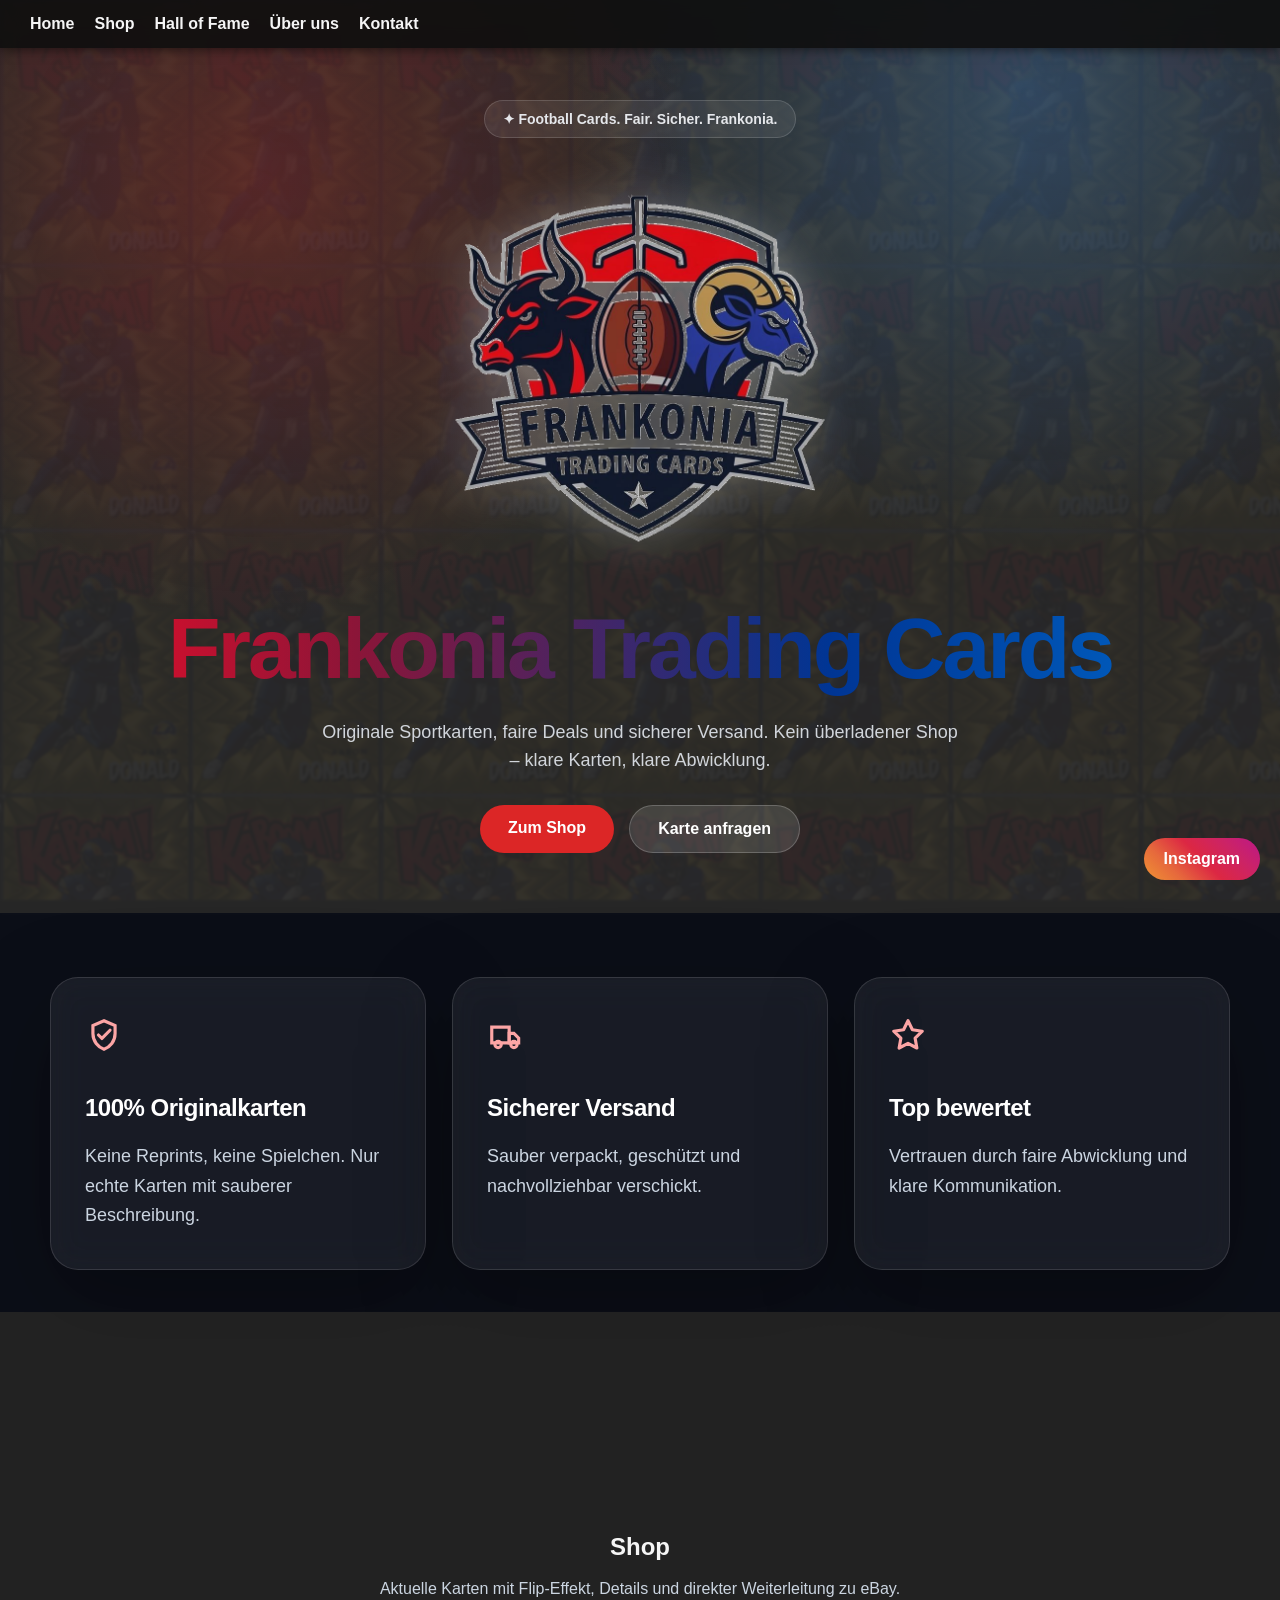
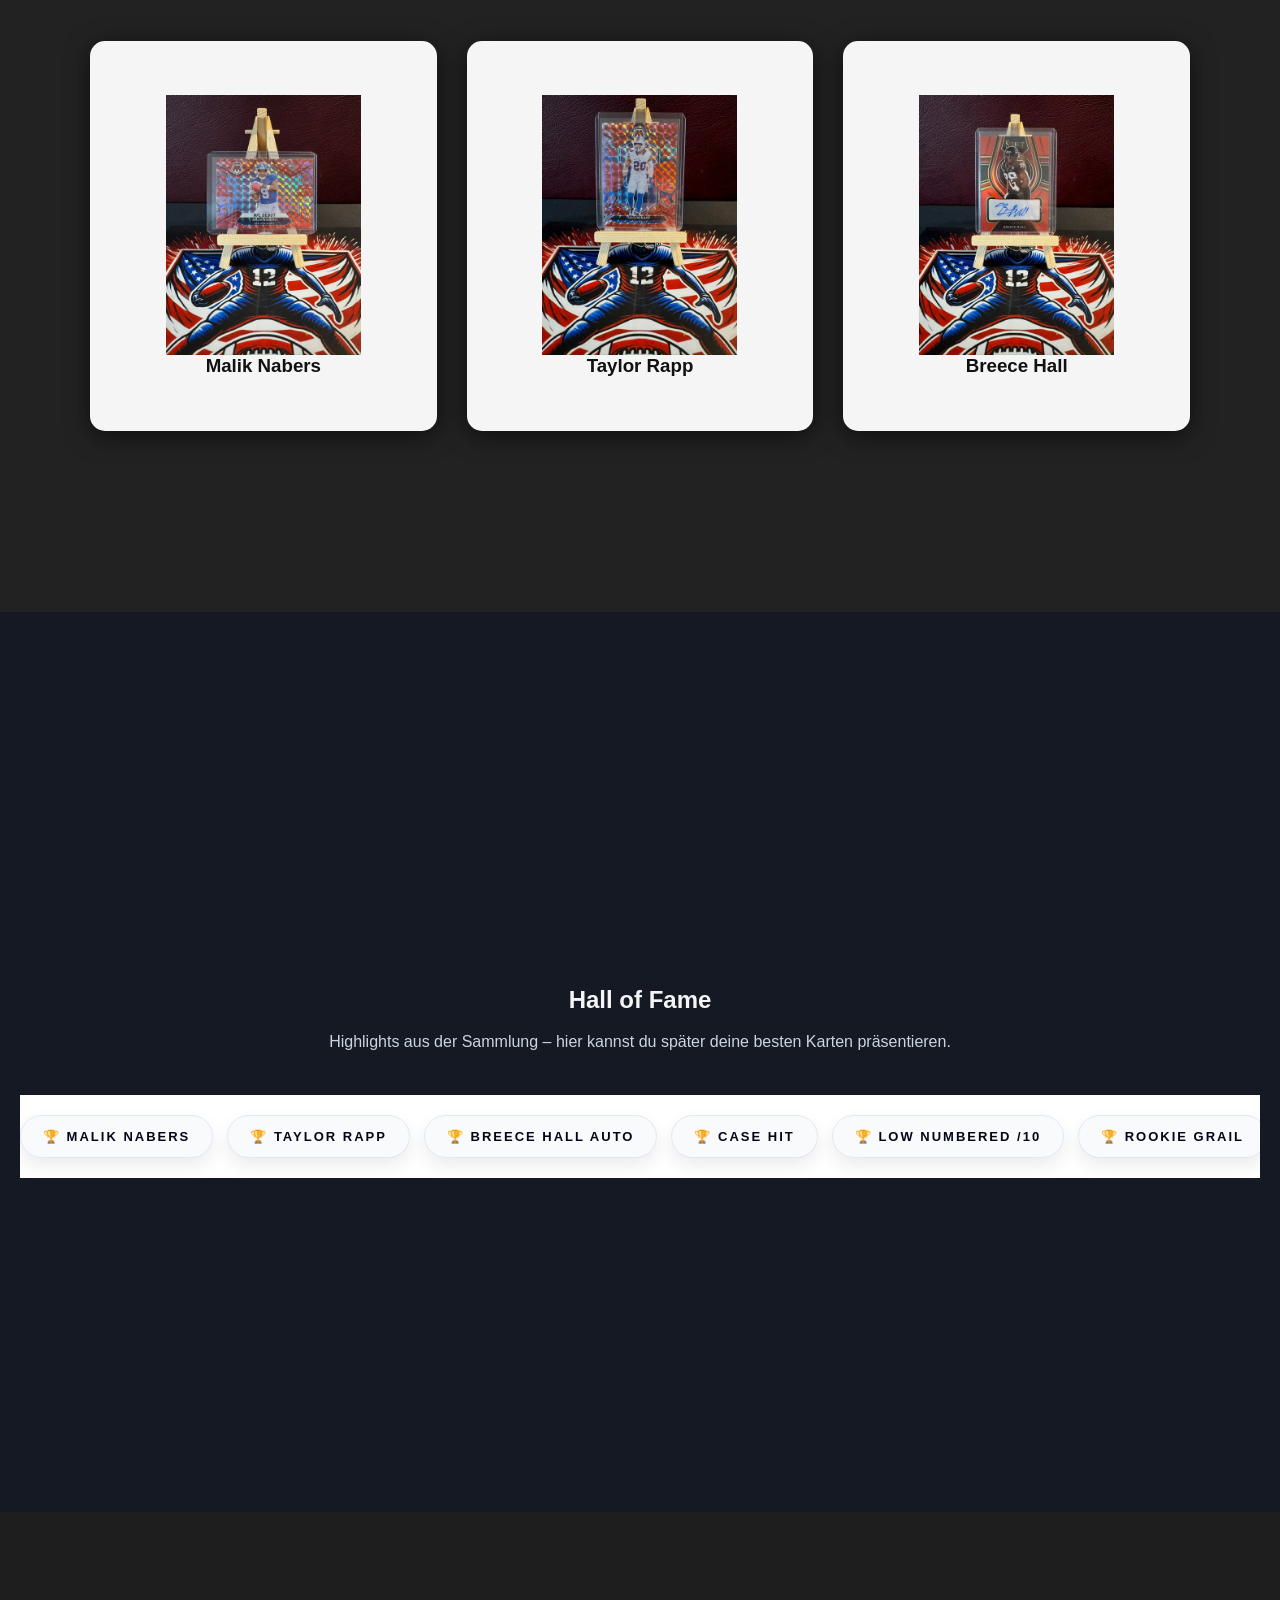
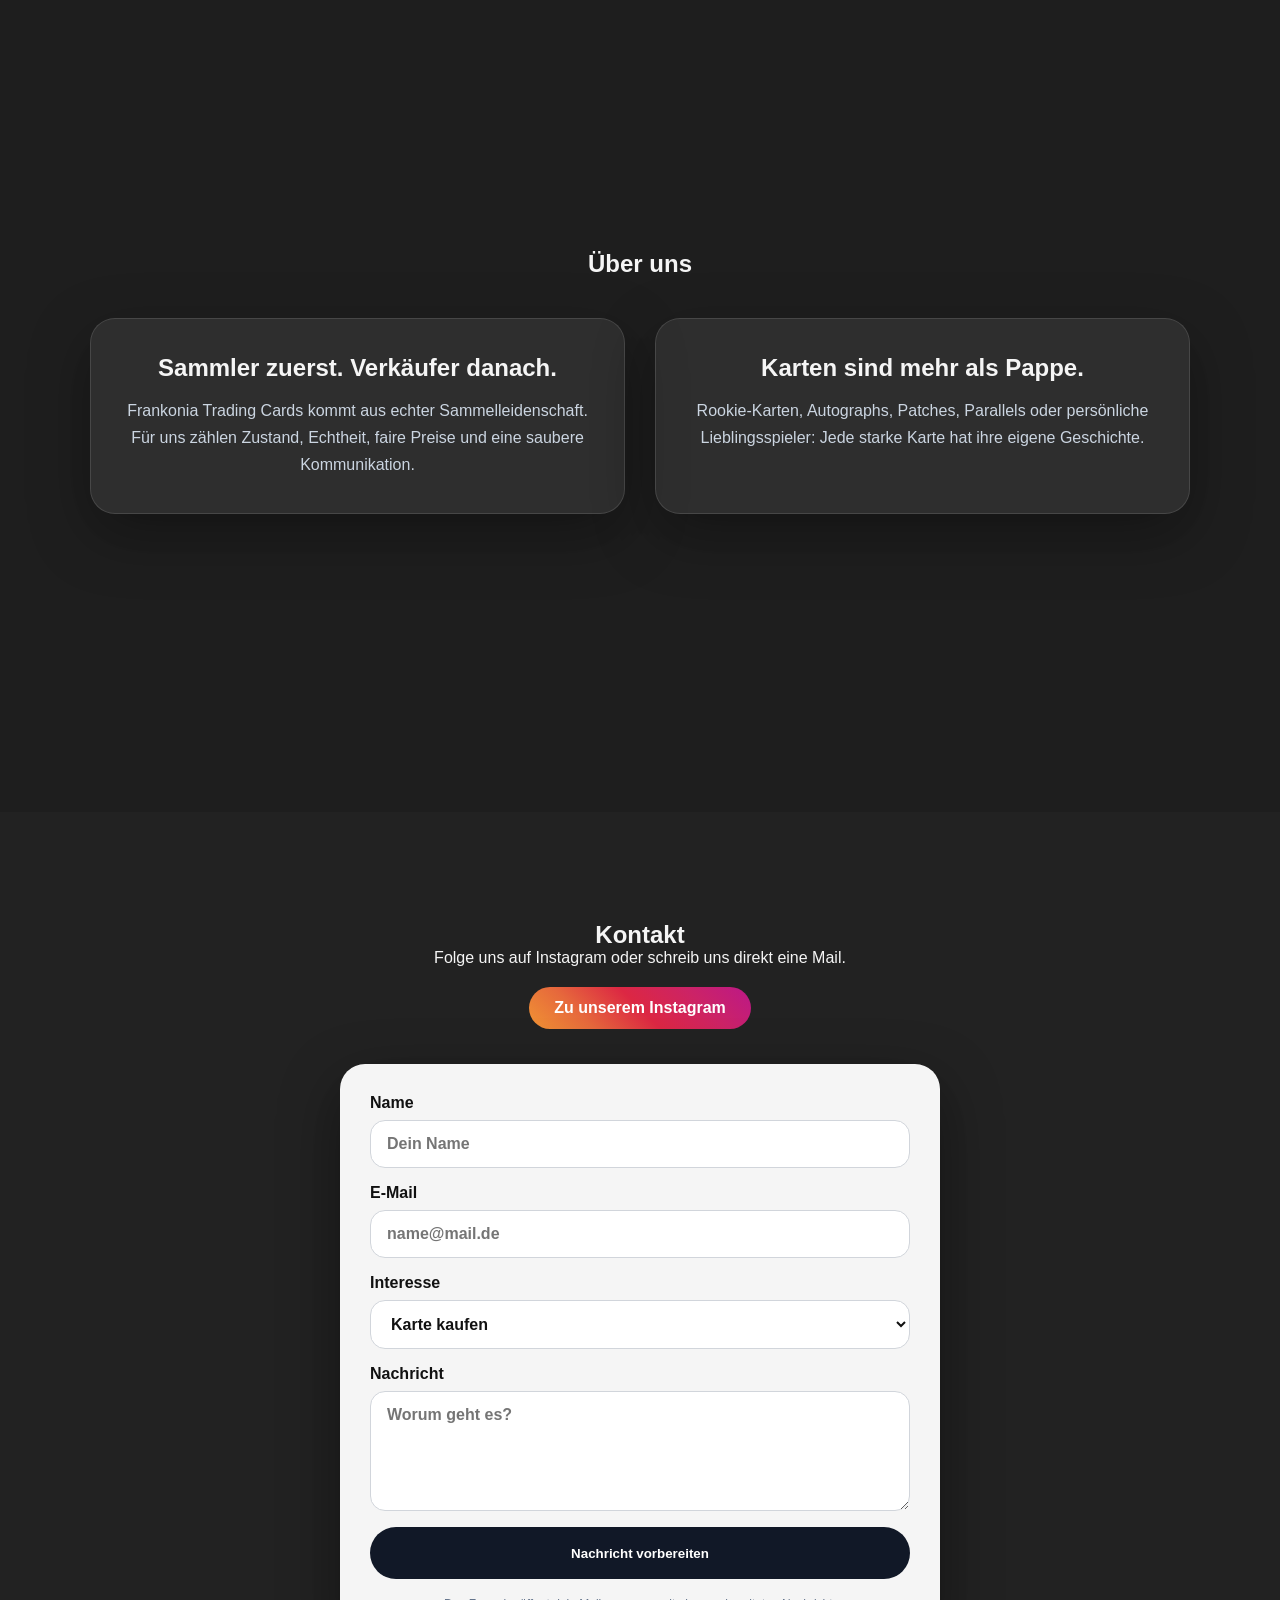
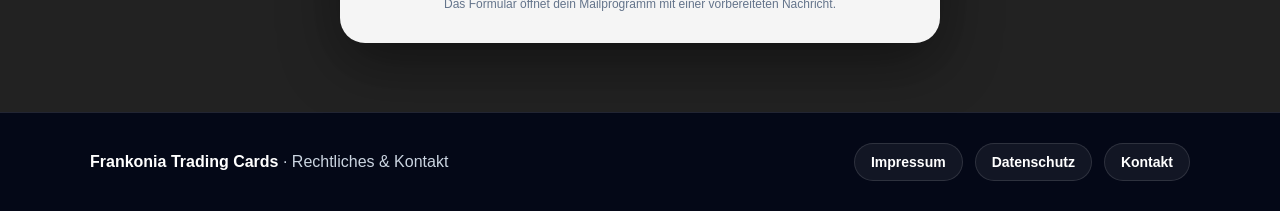
==== index.html @ 8abbab19 "Update index.html" ====
<!DOCTYPE html>
<html lang="de">
<head>
  <meta charset="UTF-8">
  <meta name="viewport" content="width=device-width, initial-scale=1.0">

  <title>Frankonia Trading Cards</title>
  <meta name="description" content="Frankonia Trading Cards – originale Sportkarten, sichere Abwicklung und starke Sammlerstücke.">

<link rel="stylesheet" href="style.css?v=2">
<link rel="icon" type="image/png" href="logo.png">
<link rel="apple-touch-icon" href="logo.png">
</head>

<body>

<a href="https://www.instagram.com/frankonia_trading_cards/" 
   target="_blank" 
   class="floating-insta">
   Instagram
</a>

<!-- NAVIGATION -->
<nav class="navbar">
  <ul>
    <li><a href="#home">Home</a></li>
    <li><a href="#shop">Shop</a></li>
    <li><a href="#hall">Hall of Fame</a></li>
    <li><a href="#about">Über uns</a></li>
    <li><a href="#kontakt">Kontakt</a></li>
  </ul>
</nav>

<!-- HOME -->
<section id="home" class="section hero">
  <div class="hero-badge">✦ Football Cards. Fair. Sicher. Frankonia.</div>

  <img src="logo.png" class="logo" id="logo" alt="Frankonia Trading Cards Logo">

  <h1>Frankonia Trading Cards</h1>

  <p class="hero-text">
    Originale Sportkarten, faire Deals und sicherer Versand.
    Kein überladener Shop – klare Karten, klare Abwicklung.
  </p>

  <div class="hero-actions">
    <a href="#shop" class="hero-button red">Zum Shop</a>
    <a href="#kontakt" class="hero-button dark">Karte anfragen</a>
  </div>
</section>

<section class="trust" aria-label="Vorteile">
  <article class="trust-card">
    <svg class="icon" viewBox="0 0 24 24" fill="none" aria-hidden="true">
      <path d="M12 3l7 3v5c0 5-3.2 8.6-7 10-3.8-1.4-7-5-7-10V6l7-3z" stroke="currentColor" stroke-width="2"/>
      <path d="M8.5 12l2.2 2.2L15.8 9" stroke="currentColor" stroke-width="2" stroke-linecap="round" stroke-linejoin="round"/>
    </svg>

    <h3>100% Originalkarten</h3>
    <p>Keine Reprints, keine Spielchen. Nur echte Karten mit sauberer Beschreibung.</p>
  </article>

  <article class="trust-card">
    <svg class="icon" viewBox="0 0 24 24" fill="none" aria-hidden="true">
      <path d="M3 7h11v10H3V7z" stroke="currentColor" stroke-width="2"/>
      <path d="M14 11h3l3 3v3h-6v-6z" stroke="currentColor" stroke-width="2"/>
      <path d="M7 20a2 2 0 100-4 2 2 0 000 4zM17 20a2 2 0 100-4 2 2 0 000 4z" stroke="currentColor" stroke-width="2"/>
    </svg>

    <h3>Sicherer Versand</h3>
    <p>Sauber verpackt, geschützt und nachvollziehbar verschickt.</p>
  </article>

  <article class="trust-card">
    <svg class="icon" viewBox="0 0 24 24" fill="none" aria-hidden="true">
      <path d="M12 3l2.8 5.7 6.2.9-4.5 4.4 1.1 6.2L12 17.3l-5.6 2.9 1.1-6.2L3 9.6l6.2-.9L12 3z" stroke="currentColor" stroke-width="2" stroke-linejoin="round"/>
    </svg>

    <h3>Top bewertet</h3>
    <p>Vertrauen durch faire Abwicklung und klare Kommunikation.</p>
  </article>
</section>

<!-- SHOP -->
<section id="shop" class="section shop">
  <h2>Shop</h2>
  <p class="section-subline">
    Aktuelle Karten mit Flip-Effekt, Details und direkter Weiterleitung zu eBay.
  </p>

  <div class="card-grid" id="cardGrid"></div>
</section>

<!-- HALL OF FAME -->
<section id="hall" class="section hall-section">
  <h2>Hall of Fame</h2>
  <p class="section-subline">
    Highlights aus der Sammlung – hier kannst du später deine besten Karten präsentieren.
  </p>

  <div class="stripe">
    <div class="stripe-track" id="hallStripe"></div>
  </div>
</section>

<!-- ÜBER UNS -->
<section id="about" class="section about-section">
  <h2>Über uns</h2>

  <div class="about-grid">
    <div class="about-box">
      <h3>Sammler zuerst. Verkäufer danach.</h3>
      <p>
        Frankonia Trading Cards kommt aus echter Sammelleidenschaft.
        Für uns zählen Zustand, Echtheit, faire Preise und eine saubere Kommunikation.
      </p>
    </div>

    <div class="about-box">
      <h3>Karten sind mehr als Pappe.</h3>
      <p>
        Rookie-Karten, Autographs, Patches, Parallels oder persönliche Lieblingsspieler:
        Jede starke Karte hat ihre eigene Geschichte.
      </p>
    </div>
  </div>
</section>

<!-- KONTAKT -->
<section id="kontakt" class="section kontakt-section">
  <h2>Kontakt</h2>
  
  <p>Folge uns auf Instagram oder schreib uns direkt eine Mail.</p>

  <div class="kontakt-buttons">
    <a href="https://www.instagram.com/frankonia_trading_cards/" target="_blank" class="insta-button">
      Zu unserem Instagram
    </a>
  </div>

  <form id="contactForm" class="contact-form">
    <label>
      Name
      <input name="name" autocomplete="name" placeholder="Dein Name" required>
    </label>

    <label>
      E-Mail
      <input name="email" type="email" autocomplete="email" placeholder="name@mail.de" required>
    </label>

    <label>
      Interesse
      <select name="interest">
        <option>Karte kaufen</option>
        <option>Karte verkaufen</option>
        <option>Allgemeine Frage</option>
      </select>
    </label>

    <label>
      Nachricht
      <textarea name="message" placeholder="Worum geht es?" required></textarea>
    </label>

    <button class="submit-button" type="submit">Nachricht vorbereiten</button>

    <p class="form-note">
      Das Formular öffnet dein Mailprogramm mit einer vorbereiteten Nachricht.
    </p>
  </form>
</section>

<!-- FOOTER -->
<footer class="legal-footer">
  <div class="legal-footer-inner">
    <p><strong>Frankonia Trading Cards</strong> · Rechtliches & Kontakt</p>

    <div class="legal-links">
      <button class="legal-link" type="button" data-modal="impressum">Impressum</button>
      <button class="legal-link" type="button" data-modal="datenschutz">Datenschutz</button>
      <button class="legal-link" type="button" data-modal="kontakt">Kontakt</button>
    </div>
  </div>
</footer>

<!-- MODAL -->
<div class="modal-overlay" id="legalModal" role="dialog" aria-modal="true" aria-labelledby="legalModalTitle" aria-hidden="true">
  <div class="legal-modal">
    <div class="legal-modal-header">
      <h2 id="legalModalTitle">Rechtliche Informationen</h2>
      <button class="modal-close" type="button" id="legalModalClose" aria-label="Modal schließen">×</button>
    </div>

    <div class="legal-modal-body" id="legalModalBody"></div>
  </div>
</div>

<script>
const cards = [
  {
    name: "Malik Nabers",
    image: "MalikNabers.jpg",
    details: "Rookie • Pink Parallel • 2023 Mosaic",
    price: "49,99€",
    ebay: "https://www.ebay.de/usr/frankonia_trading_cards"
  },
  {
    name: "Taylor Rapp",
    image: "TaylorRapp.jpg",
    details: "Red Parallel • 2023 Mosaic",
    price: "49,99€",
    ebay: "https://www.ebay.de/usr/frankonia_trading_cards"
  },
  {
    name: "Breece Hall",
    image: "BreeceHall.jpg",
    details: "Autograph • 2024 Select",
    price: "49,99€",
    ebay: "https://www.ebay.de/usr/frankonia_trading_cards"
  }
];

const cardGrid = document.getElementById("cardGrid");

cards.forEach(card => {
  cardGrid.innerHTML += `
    <div class="card">
      <div class="card-inner">

        <div class="card-front">
          <img src="${card.image}" alt="${card.name}">
          <h3>${card.name}</h3>
        </div>

        <div class="card-back">
          <h3>${card.name}</h3>
          <p>${card.details}</p>
          <p>${card.price}</p>

          <a href="${card.ebay}" target="_blank">
            <button>Auf eBay ansehen</button>
          </a>
        </div>

      </div>
    </div>
  `;
});

const logo = document.getElementById("logo");

window.addEventListener("scroll", () => {
  let scrollY = window.scrollY;

  logo.style.transform = `
    translateY(${scrollY * 0.2}px)
    scale(${1 + scrollY * 0.0003})
  `;
});

/* HALL OF FAME */
const hallOfFame = [
  "Malik Nabers",
  "Taylor Rapp",
  "Breece Hall Auto",
  "Case Hit",
  "Low Numbered /10",
  "Rookie Grail",
  "Autograph Gem",
  "Patch Monster"
];

const hallStripe = document.getElementById("hallStripe");

function renderHallStripe() {
  hallStripe.innerHTML = [...hallOfFame, ...hallOfFame].map(item => `
    <span class="stripe-item">🏆 ${item}</span>
  `).join("");
}

renderHallStripe();

/* KONTAKTFORMULAR */
const contactForm = document.getElementById("contactForm");

contactForm.addEventListener("submit", e => {
  e.preventDefault();

  const data = new FormData(contactForm);

  const subject = encodeURIComponent(`Anfrage Frankonia Trading Cards: ${data.get("interest")}`);

  const body = encodeURIComponent(
`Name: ${data.get("name")}
E-Mail: ${data.get("email")}
Interesse: ${data.get("interest")}

Nachricht:
${data.get("message")}`
  );

  window.location.href = `mailto:frankoniatradingcards@gmail.com?subject=${subject}&body=${body}`;
});

/* RECHTLICHE MODALS */
const legalModal = document.getElementById("legalModal");
const legalModalTitle = document.getElementById("legalModalTitle");
const legalModalBody = document.getElementById("legalModalBody");
const legalModalClose = document.getElementById("legalModalClose");

const legalContent = {
  impressum: {
    title: "Impressum",
    body: `
      <h3>Angaben gemäß § 5 TMG</h3>
      <p>
        <strong>Frankonia Trading Cards</strong><br>
        Vorname Nachname<br>
        Straße Hausnummer<br>
        PLZ Ort<br>
        Deutschland
      </p>

      <h3>Kontakt</h3>
      <p>
        E-Mail:
        <a href="mailto:frankoniatradingcards@gmail.com">
          frankoniatradingcards@gmail.com
        </a><br>
        Instagram:
        <a href="https://www.instagram.com/frankonia_trading_cards/" target="_blank">
          @frankonia_trading_cards
        </a>
      </p>

      <h3>Verantwortlich für den Inhalt</h3>
      <p>Vorname Nachname, Anschrift wie oben.</p>

      <p class="legal-note">
        Wichtig: Bitte vor Veröffentlichung deine echten Pflichtangaben eintragen.
      </p>
    `
  },

  datenschutz: {
    title: "Datenschutzerklärung",
    body: `
      <h3>1. Verantwortlicher</h3>
      <p>
        Verantwortlich für diese Website ist Frankonia Trading Cards.
        Kontakt: frankoniatradingcards@gmail.com
      </p>

      <h3>2. Allgemeine Hinweise</h3>
      <p>
        Wir verarbeiten personenbezogene Daten nur, soweit dies zur Bereitstellung
        der Website, zur Bearbeitung von Anfragen oder zur Abwicklung von Verkäufen
        erforderlich ist.
      </p>

      <h3>3. Kontaktaufnahme</h3>
      <p>
        Wenn du uns per E-Mail, Formular oder Instagram kontaktierst, verarbeiten wir
        deine Angaben zur Bearbeitung deiner Anfrage.
      </p>

      <h3>4. Externe Links</h3>
      <p>
        Diese Website kann Links zu externen Plattformen wie Instagram oder eBay enthalten.
        Beim Anklicken gelten die Datenschutzbestimmungen des jeweiligen Anbieters.
      </p>

      <h3>5. Cookies und Tracking</h3>
      <p>
        Diese statische Website verwendet aktuell keine eigenen Tracking-Cookies.
      </p>

      <p class="legal-note">
        Hinweis: Diese Datenschutzerklärung ist eine Vorlage und ersetzt keine Rechtsberatung.
      </p>
    `
  },

  kontakt: {
    title: "Kontakt",
    body: `
      <h3>Frankonia Trading Cards</h3>
      <p>
        Für Fragen zu Karten, Verkäufen, Ankauf oder Versand erreichst du uns über:
      </p>

      <h3>E-Mail</h3>
      <p>
        <a href="mailto:frankoniatradingcards@gmail.com">
          frankoniatradingcards@gmail.com
        </a>
      </p>

      <h3>Instagram</h3>
      <p>
        <a href="https://www.instagram.com/frankonia_trading_cards/" target="_blank">
          @frankonia_trading_cards
        </a>
      </p>
    `
  }
};

function openLegalModal(type) {
  const content = legalContent[type];

  if (!content) return;

  legalModalTitle.textContent = content.title;
  legalModalBody.innerHTML = content.body;
  legalModal.classList.add("active");
  legalModal.setAttribute("aria-hidden", "false");
  document.body.style.overflow = "hidden";
}

function closeLegalModal() {
  legalModal.classList.remove("active");
  legalModal.setAttribute("aria-hidden", "true");
  document.body.style.overflow = "";
}

document.querySelectorAll("[data-modal]").forEach(button => {
  button.addEventListener("click", () => {
    openLegalModal(button.dataset.modal);
  });
});

legalModalClose.addEventListener("click", closeLegalModal);

legalModal.addEventListener("click", e => {
  if (e.target === legalModal) {
    closeLegalModal();
  }
});

document.addEventListener("keydown", e => {
  if (e.key === "Escape" && legalModal.classList.contains("active")) {
    closeLegalModal();
  }
});
</script>

</body>
</html>
---- style.css ----
* {
  margin: 0;
  padding: 0;
  box-sizing: border-box;
  font-family: Arial, sans-serif;
}

html {
  scroll-behavior: smooth;
}

/* BODY */
body {
  background: #1f1f1f;
  color: #f5f5f5;
  overflow-x: hidden;
  position: relative;
}

/* DURCHGEHENDER HINTERGRUND */
body::before {
  content: "";
  position: fixed;
  inset: 0;
  z-index: 0;
  pointer-events: none;

  background-image:
    url("bg-card-Rams.png"),
    url("bg-psa.png"),
    url("bg-card-Texans.png"),
    url("bg-football.png");

  background-repeat:
    repeat,
    repeat,
    repeat,
    repeat;

  background-size:
    190px,
    150px,
    190px,
    120px;

  background-position:
    0 0,
    110px 90px,
    60px 180px,
    160px 40px;

  opacity: 0.22;
}

/* ALLES ÜBER DEN HINTERGRUND LEGEN */
body > * {
  position: relative;
  z-index: 1;
}

a {
  color: inherit;
}

/* FLOATING INSTAGRAM */
.floating-insta {
  position: fixed;
  bottom: 20px;
  right: 20px;
  background: linear-gradient(45deg, #f09433, #e6683c, #dc2743, #cc2366, #bc1888);
  color: white;
  padding: 12px 20px;
  border-radius: 30px;
  text-decoration: none;
  font-weight: bold;
  z-index: 1000;
  transition: 0.3s;
}

.floating-insta:hover {
  transform: scale(1.1);
}

/* NAVBAR */
.navbar {
  position: fixed;
  top: 0;
  left: 0;
  width: 100%;
  background: rgba(15, 15, 15, 0.9);
  backdrop-filter: blur(10px);
  padding: 15px 30px;
  box-shadow: 0 2px 10px rgba(0,0,0,0.5);
  z-index: 1000;
}

.navbar ul {
  list-style: none;
  display: flex;
  gap: 20px;
  flex-wrap: wrap;
}

.navbar a {
  text-decoration: none;
  color: #f5f5f5;
  font-weight: bold;
  transition: 0.3s;
}

.navbar a:hover {
  color: #4da6ff;
}

/* SECTIONS */
.section {
  min-height: 100vh;
  padding: 100px 20px 60px;
  display: flex;
  justify-content: center;
  align-items: center;
  flex-direction: column;
  text-align: center;
}

/* HERO */
.hero {
  background:
    radial-gradient(circle at 20% 20%, rgba(220,38,38,0.25), transparent 35%),
    radial-gradient(circle at 80% 10%, rgba(77,166,255,0.25), transparent 35%),
    rgba(42, 42, 42, 0.72);
  color: #f5f5f5;
  overflow: hidden;
  backdrop-filter: blur(1px);
}

.hero-badge {
  margin-bottom: 25px;
  padding: 10px 18px;
  border: 1px solid rgba(255,255,255,0.15);
  border-radius: 999px;
  background: rgba(255,255,255,0.08);
  color: #e5e7eb;
  font-weight: bold;
  font-size: 14px;
}

/* LOGO */
.logo {
  width: 600px;
  filter: drop-shadow(0 0 25px rgba(255,255,255,0.35));
}

.hero h1 {
  margin-top: 25px;
  font-size: clamp(44px, 7vw, 86px);
  letter-spacing: -3px;
  font-weight: 900;
  background: linear-gradient(90deg, #C8102E 0%, #8B1538 20%, #003594 70%, #0057B8 100%);
  -webkit-background-clip: text;
  -webkit-text-fill-color: transparent;
  background-clip: text;
  color: transparent;
}

.hero-text {
  max-width: 650px;
  margin-top: 20px;
  color: #d1d5db;
  font-size: 18px;
  line-height: 1.6;
}

.hero-actions {
  display: flex;
  gap: 15px;
  margin-top: 30px;
  flex-wrap: wrap;
  justify-content: center;
}

.hero-button {
  padding: 14px 28px;
  border-radius: 999px;
  text-decoration: none;
  font-weight: bold;
  transition: 0.3s;
}

.hero-button:hover {
  transform: translateY(-3px);
}

.hero-button.red {
  background: #dc2626;
  color: white;
}

.hero-button.dark {
  background: rgba(255,255,255,0.12);
  color: white;
  border: 1px solid rgba(255,255,255,0.2);
}

/* INSTAGRAM BUTTON */
.insta-button {
  margin-top: 20px;
  padding: 12px 25px;
  background: linear-gradient(45deg, #f09433, #e6683c, #dc2743, #cc2366, #bc1888);
  color: white;
  text-decoration: none;
  border-radius: 25px;
  font-weight: bold;
  transition: 0.3s;
  display: inline-block;
}

.insta-button:hover {
  transform: scale(1.05);
}

/* SHOP */
.shop {
  color: #f5f5f5;
  background: rgba(36, 36, 36, 0.72);
  backdrop-filter: blur(1px);
}

.section-subline {
  max-width: 650px;
  margin-top: 15px;
  color: #cbd5e1;
  line-height: 1.6;
}

/* GRID */
.card-grid {
  display: grid;
  grid-template-columns: repeat(auto-fit, minmax(250px, 1fr));
  gap: 30px;
  width: min(1100px, 90%);
  margin-top: 40px;
}

/* CARD */
.card {
  background: #f5f5f5;
  color: #111;
  padding: 20px;
  border-radius: 15px;
  box-shadow: 0 5px 25px rgba(0,0,0,0.6);
  transition: 0.3s;
  perspective: 1000px;
}

.card:hover {
  transform: translateY(-10px) scale(1.02);
  box-shadow: 0 10px 40px rgba(0,0,0,0.8);
}

/* IMAGE */
.card img {
  width: 100%;
  border-radius: 10px;
}

/* BUTTON */
.card a button {
  margin-top: 10px;
  padding: 12px;
  border: none;
  background: #e53238;
  color: white;
  border-radius: 10px;
  cursor: pointer;
  transition: 0.3s;
  font-weight: bold;
}

.card a button:hover {
  background: #b91c1c;
}

/* TRUST - PREMIUM CARD LOOK */
.trust {
  display: grid;
  grid-template-columns: repeat(3, 1fr);
  gap: 26px;
  width: 100%;
  padding: 64px max(20px, calc((100% - 1180px) / 2)) 42px;
  background: rgba(7, 11, 22, 0.78);
  backdrop-filter: blur(1px);
}

.trust-card {
  min-height: 240px;
  padding: 38px 34px;
  border: 1px solid rgba(255,255,255,0.12);
  border-radius: 28px;
  background: rgba(255,255,255,0.07);
  box-shadow: 0 30px 90px rgba(0,0,0,0.35);
  backdrop-filter: blur(16px);
  text-align: left;
}

.icon {
  width: 38px;
  height: 38px;
  margin-bottom: 36px;
  color: #fca5a5;
}

.trust-card h3 {
  color: #ffffff;
  font-size: 24px;
  font-weight: 900;
  letter-spacing: -0.5px;
  margin-bottom: 20px;
}

.trust-card p {
  color: #cbd5e1;
  font-size: 18px;
  line-height: 1.65;
  background: transparent;
  padding: 0;
  border-radius: 0;
  box-shadow: none;
}

.mail-button {
  margin-top: 15px;
  padding: 12px 25px;
  background: #4da6ff;
  color: white;
  text-decoration: none;
  border-radius: 25px;
  font-weight: bold;
  transition: 0.3s;
  display: inline-block;
}

.mail-button:hover {
  transform: scale(1.05);
  background: #1a8cff;
}

/* FLIP CARD SYSTEM */
.card-inner {
  position: relative;
  width: 100%;
  height: 350px;
  transition: transform 0.8s;
  transform-style: preserve-3d;
}

.card:hover .card-inner {
  transform: rotateY(180deg);
}

/* VORDERSEITE */
.card-front,
.card-back {
  position: absolute;
  width: 100%;
  height: 100%;
  border-radius: 15px;
  backface-visibility: hidden;
  display: flex;
  justify-content: center;
  align-items: center;
  flex-direction: column;
  text-align: center;
  padding: 20px;
}

/* FRONT */
.card-front {
  background: #f5f5f5;
  color: #111;
}

.card-front img {
  width: 100%;
  max-height: 260px;
  object-fit: contain;
  border-radius: 10px;
}

/* BACK */
.card-back {
  background: #1c1c1c;
  color: white;
  transform: rotateY(180deg);
}

.card-back p {
  margin-top: 10px;
}

/* HALL OF FAME */
.hall-section {
  color: #f5f5f5;
  background: rgba(17, 24, 39, 0.72);
  backdrop-filter: blur(1px);
}

.stripe {
  width: 100%;
  overflow: hidden;
  background: #ffffff;
  color: #020617;
  padding: 20px 0;
  margin-top: 40px;
}

.stripe-track {
  display: flex;
  width: max-content;
  gap: 14px;
  animation: marquee 23s linear infinite;
}

.stripe-item {
  display: inline-flex;
  align-items: center;
  gap: 10px;
  padding: 13px 22px;
  border: 1px solid #e2e8f0;
  border-radius: 999px;
  background: #f8fafc;
  color: #020617;
  font-size: 13px;
  font-weight: 900;
  letter-spacing: 2px;
  text-transform: uppercase;
  white-space: nowrap;
  box-shadow: 0 8px 18px rgba(2,6,23,0.08);
}

@keyframes marquee {
  from {
    transform: translateX(0);
  }

  to {
    transform: translateX(-50%);
  }
}

/* ABOUT */
.about-section {
  color: #f5f5f5;
  background: rgba(31, 31, 31, 0.72);
  backdrop-filter: blur(1px);
}

.about-grid {
  margin-top: 40px;
  display: grid;
  grid-template-columns: repeat(2, minmax(250px, 1fr));
  gap: 30px;
  width: min(1100px, 90%);
}

.about-box {
  background: rgba(255,255,255,0.07);
  border: 1px solid rgba(255,255,255,0.12);
  border-radius: 25px;
  padding: 35px;
  box-shadow: 0 20px 60px rgba(0,0,0,0.35);
}

.about-box h3 {
  font-size: 24px;
  margin-bottom: 15px;
}

.about-box p {
  color: #cbd5e1;
  line-height: 1.7;
}

/* KONTAKT */
.kontakt-section {
  color: #f5f5f5;
  background: rgba(36, 36, 36, 0.72);
  backdrop-filter: blur(1px);
}

.kontakt-buttons {
  display: flex;
  gap: 15px;
  flex-wrap: wrap;
  justify-content: center;
}

.contact-form {
  margin-top: 35px;
  width: min(600px, 90%);
  display: grid;
  gap: 16px;
  background: #f5f5f5;
  color: #111;
  padding: 30px;
  border-radius: 25px;
  box-shadow: 0 20px 60px rgba(0,0,0,0.45);
  text-align: left;
}

.contact-form label {
  display: grid;
  gap: 8px;
  font-weight: bold;
}

.contact-form input,
.contact-form select,
.contact-form textarea {
  width: 100%;
  border: 1px solid #d1d5db;
  border-radius: 15px;
  padding: 14px 16px;
  font: inherit;
  color: #111;
  background: white;
  outline: none;
}

.contact-form textarea {
  min-height: 120px;
  resize: vertical;
}

.submit-button {
  min-height: 52px;
  border: none;
  border-radius: 999px;
  background: #111827;
  color: white;
  font-weight: bold;
  cursor: pointer;
  transition: 0.3s;
}

.submit-button:hover {
  background: #dc2626;
  transform: translateY(-2px);
}

.form-note {
  color: #64748b;
  font-size: 12px;
  line-height: 1.5;
  text-align: center;
}

/* FOOTER */
.legal-footer {
  border-top: 1px solid rgba(255,255,255,0.12);
  background: rgba(2, 6, 23, 0.90);
  padding: 30px 20px;
  color: #cbd5e1;
  backdrop-filter: blur(1px);
}

.legal-footer-inner {
  width: min(1100px, 90%);
  margin: 0 auto;
  display: flex;
  align-items: center;
  justify-content: space-between;
  gap: 20px;
  flex-wrap: wrap;
}

.legal-footer strong {
  color: white;
}

.legal-links {
  display: flex;
  gap: 12px;
  flex-wrap: wrap;
}

.legal-link {
  border: 1px solid rgba(255,255,255,0.12);
  border-radius: 999px;
  background: rgba(255,255,255,0.06);
  color: white;
  padding: 10px 16px;
  font: inherit;
  font-size: 14px;
  font-weight: bold;
  cursor: pointer;
  transition: 0.3s;
}

.legal-link:hover {
  background: #dc2626;
  transform: translateY(-2px);
}

/* MODAL */
.modal-overlay {
  position: fixed;
  inset: 0;
  z-index: 2000;
  display: none;
  align-items: center;
  justify-content: center;
  padding: 22px;
  background: rgba(2,6,23,0.78);
  backdrop-filter: blur(10px);
}

.modal-overlay.active {
  display: flex;
}

.legal-modal {
  width: min(860px, 100%);
  max-height: 82vh;
  overflow: hidden;
  border: 1px solid rgba(255,255,255,0.16);
  border-radius: 28px;
  background: white;
  color: #020617;
  box-shadow: 0 35px 110px rgba(0,0,0,0.55);
}

.legal-modal-header {
  display: flex;
  align-items: flex-start;
  justify-content: space-between;
  gap: 20px;
  padding: 26px 30px;
  border-bottom: 1px solid #e2e8f0;
  background: #f8fafc;
}

.legal-modal-header h2 {
  color: #020617;
  font-size: 34px;
}

.modal-close {
  width: 42px;
  height: 42px;
  border: none;
  border-radius: 999px;
  background: #020617;
  color: white;
  cursor: pointer;
  font-size: 28px;
  line-height: 1;
}

.legal-modal-body {
  max-height: calc(82vh - 96px);
  overflow-y: auto;
  padding: 30px;
}

.legal-modal-body h3 {
  margin: 24px 0 10px;
  color: #020617;
  font-size: 20px;
}

.legal-modal-body h3:first-child {
  margin-top: 0;
}

.legal-modal-body p,
.legal-modal-body li {
  color: #334155;
  line-height: 1.7;
}

.legal-modal-body a {
  color: #dc2626;
  font-weight: bold;
}

.legal-note {
  margin-top: 22px;
  padding: 14px 16px;
  border-left: 4px solid #dc2626;
  border-radius: 12px;
  background: #fff1f2;
  color: #7f1d1d !important;
  font-size: 14px;
  font-weight: bold;
}

/* MOBILE */
@media (max-width: 900px) {
  .navbar ul {
    justify-content: center;
  }

  .about-grid {
    grid-template-columns: 1fr;
  }

  .legal-footer-inner {
    flex-direction: column;
    align-items: flex-start;
  }
}

@media (max-width: 600px) {
  .section {
    padding-top: 120px;
  }

  .hero-actions,
  .kontakt-buttons {
    flex-direction: column;
    width: 100%;
  }

  .hero-button,
  .insta-button,
  .mail-button {
    width: 100%;
  }

  .card-inner {
    height: 330px;
  }

  .trust {
    gap: 15px;
  }
}

@media (max-width: 900px) {
  .trust {
    grid-template-columns: 1fr;
    padding: 45px 20px 35px;
  }

  .trust-card {
    min-height: auto;
    padding: 30px 26px;
  }
}

@media (max-width: 520px) {
  .trust-card h3 {
    font-size: 22px;
  }

  .trust-card p {
    font-size: 16px;
  }

  .icon {
    margin-bottom: 26px;
  }
}
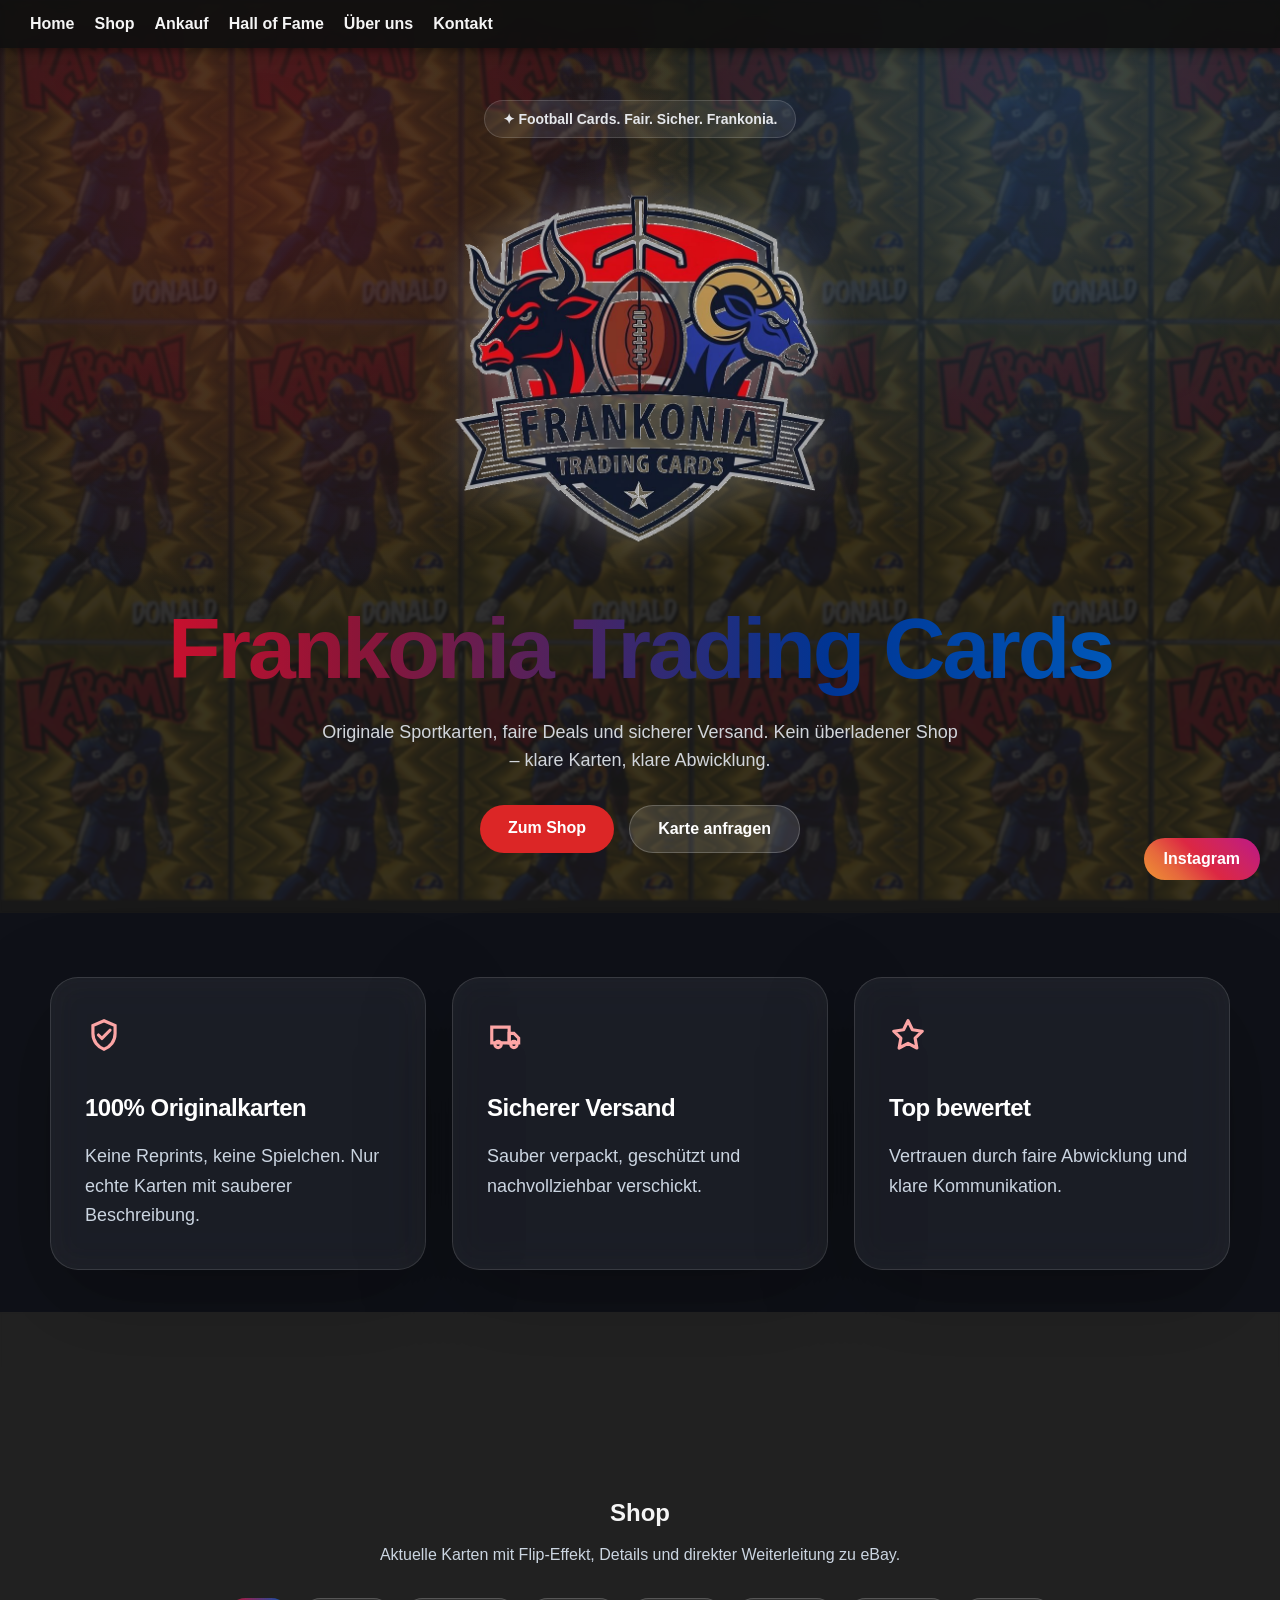
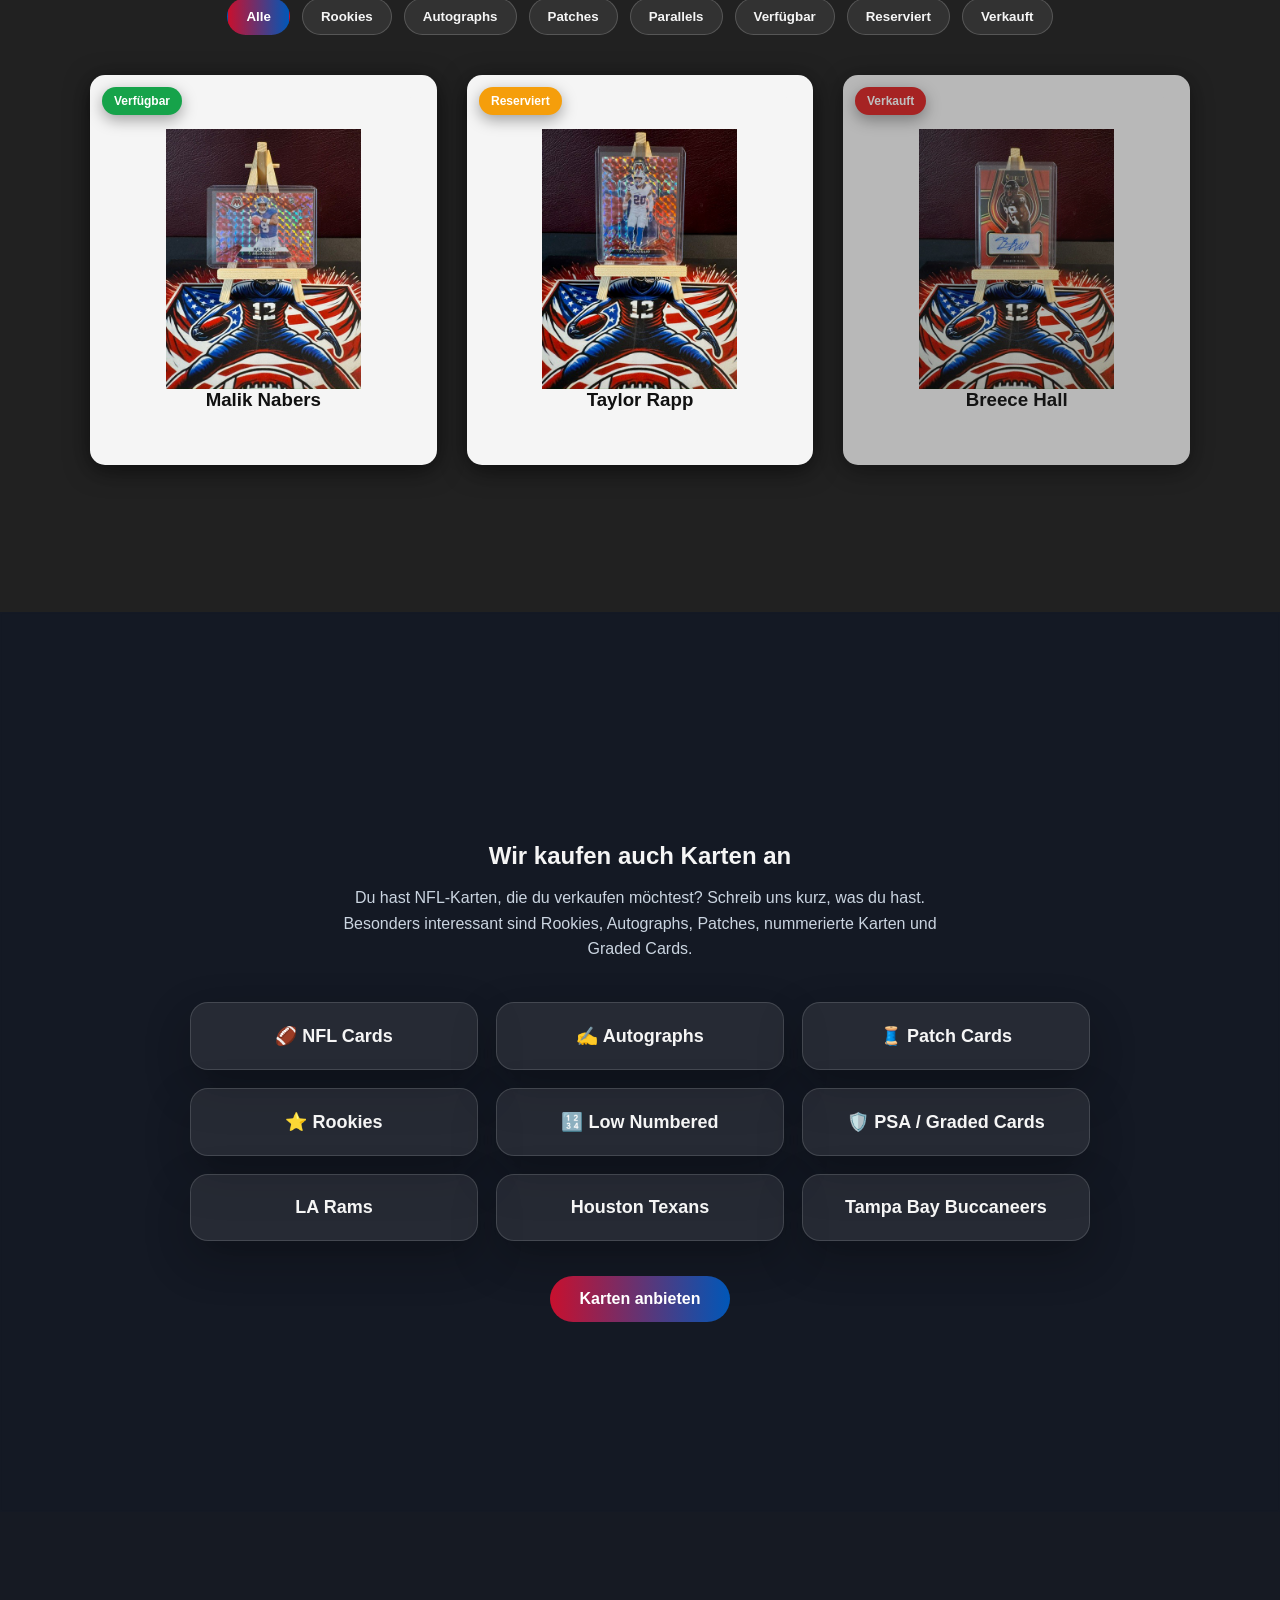
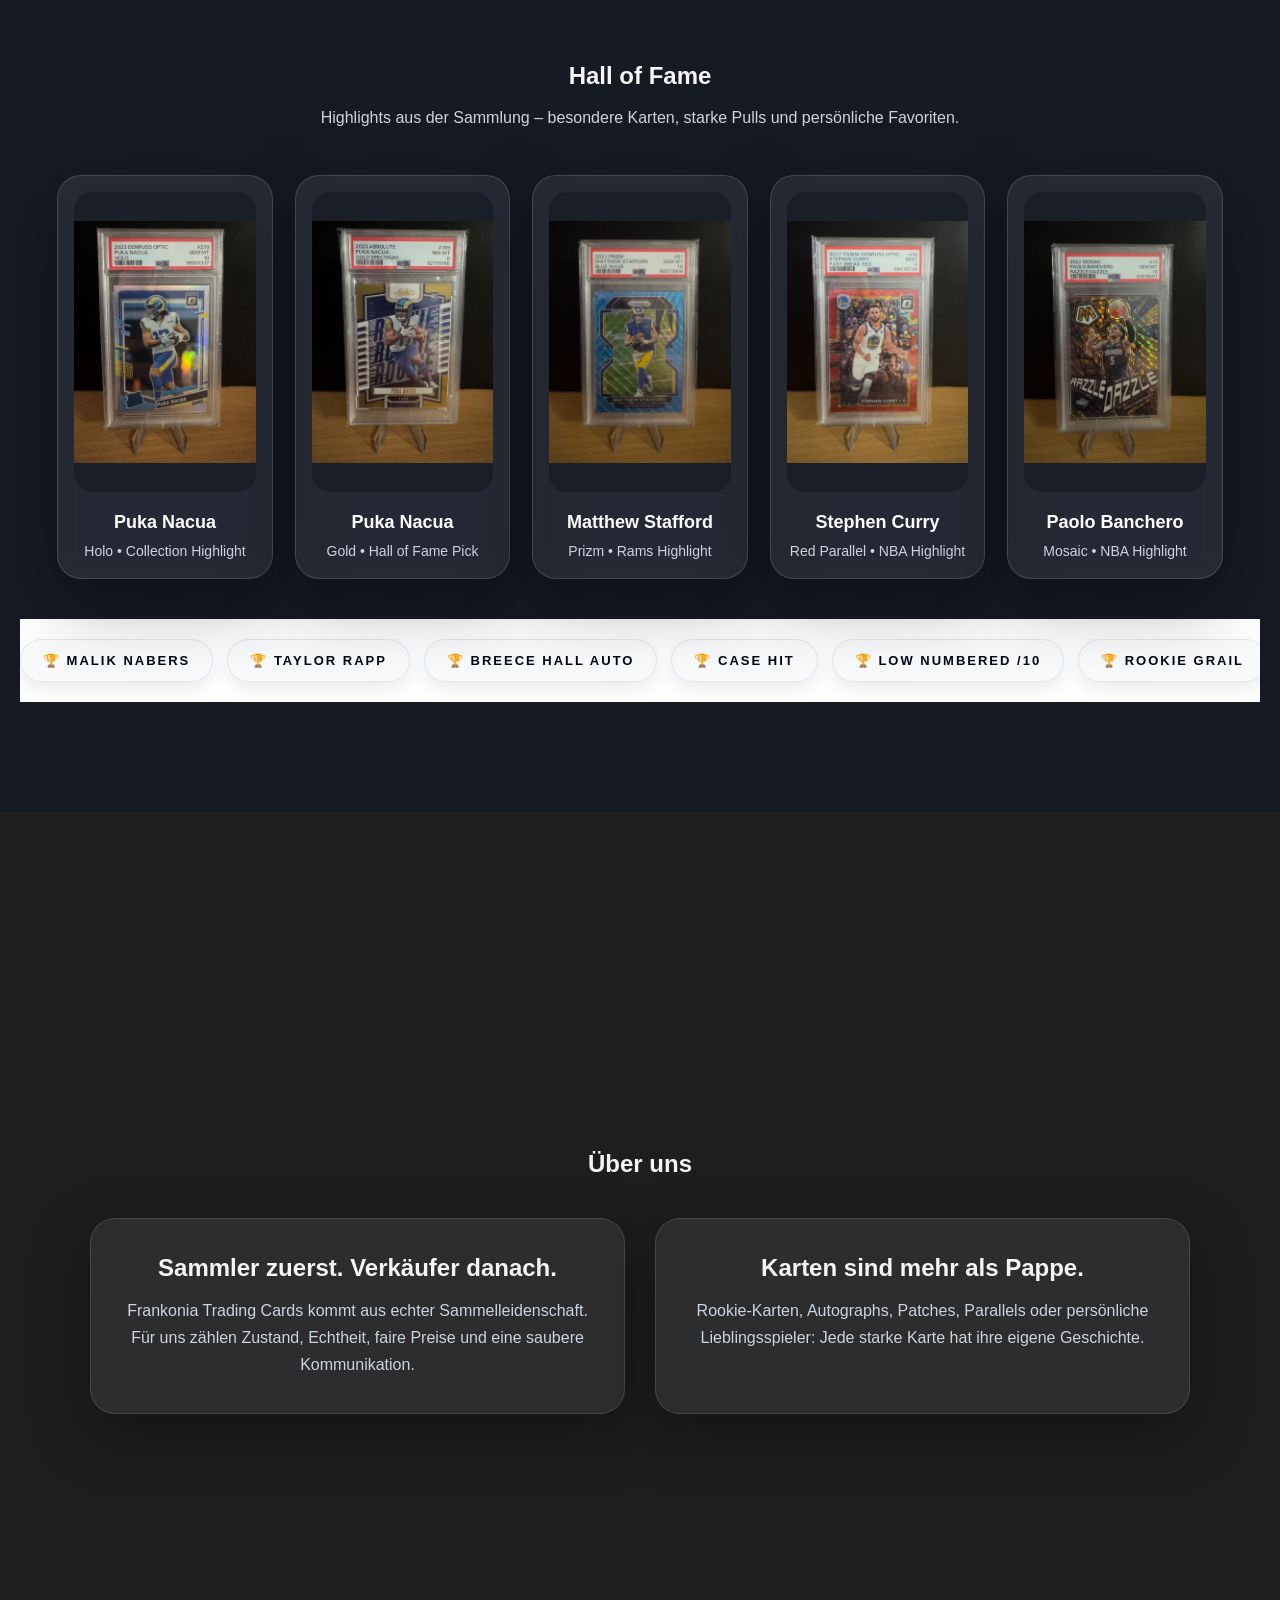
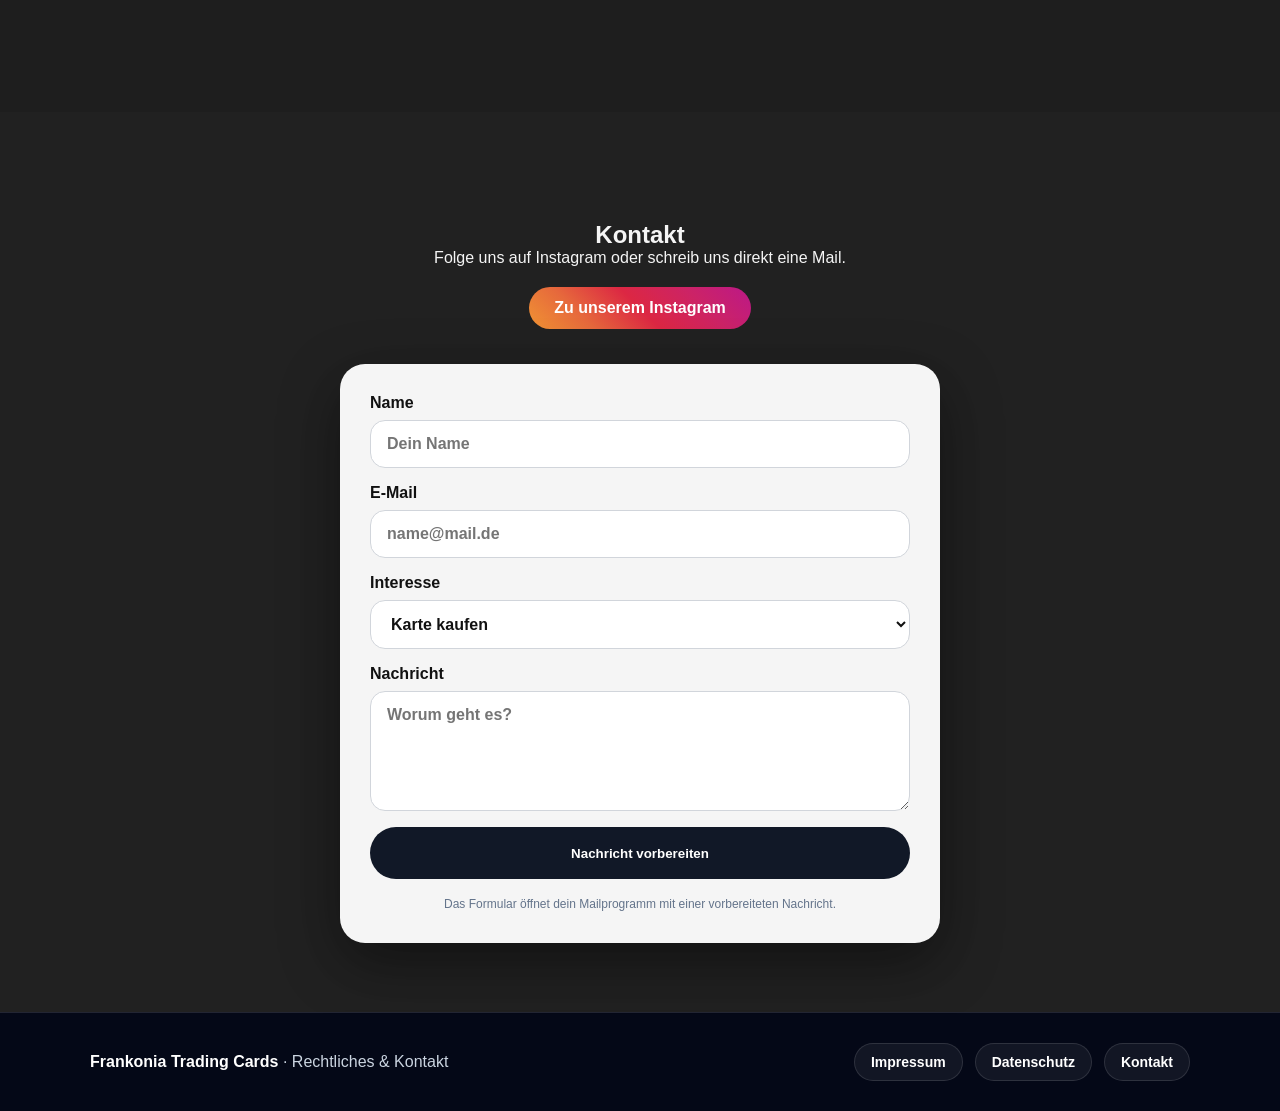
==== commit 53ee333d: "Add files via upload" ====
--- a/index.html
+++ b/index.html
@@ -7,9 +7,9 @@
   <title>Frankonia Trading Cards</title>
   <meta name="description" content="Frankonia Trading Cards – originale Sportkarten, sichere Abwicklung und starke Sammlerstücke.">
 
-<link rel="stylesheet" href="style.css?v=2">
-<link rel="icon" type="image/png" href="logo.png">
-<link rel="apple-touch-icon" href="logo.png">
+  <link rel="stylesheet" href="style.css">
+  <link rel="icon" type="image/png" href="logo.png">
+  <link rel="apple-touch-icon" href="logo.png">
 </head>
 
 <body>
@@ -25,6 +25,7 @@
   <ul>
     <li><a href="#home">Home</a></li>
     <li><a href="#shop">Shop</a></li>
+	<li><a href="#ankauf">Ankauf</a></li>
     <li><a href="#hall">Hall of Fame</a></li>
     <li><a href="#about">Über uns</a></li>
     <li><a href="#kontakt">Kontakt</a></li>
@@ -89,15 +90,98 @@
     Aktuelle Karten mit Flip-Effekt, Details und direkter Weiterleitung zu eBay.
   </p>
 
+  <div class="filter-buttons">
+    <button class="filter-btn active" data-filter="Alle">Alle</button>
+    <button class="filter-btn" data-filter="Rookie">Rookies</button>
+    <button class="filter-btn" data-filter="Autograph">Autographs</button>
+    <button class="filter-btn" data-filter="Patch">Patches</button>
+    <button class="filter-btn" data-filter="Parallel">Parallels</button>
+    <button class="filter-btn" data-filter="Verfügbar">Verfügbar</button>
+    <button class="filter-btn" data-filter="Reserviert">Reserviert</button>
+    <button class="filter-btn" data-filter="Verkauft">Verkauft</button>
+  </div>
+
   <div class="card-grid" id="cardGrid"></div>
+</section>
+
+<section id="ankauf" class="section ankauf-section">
+  <h2>Wir kaufen auch Karten an</h2>
+
+  <p class="section-subline">
+    Du hast NFL-Karten, die du verkaufen möchtest? Schreib uns kurz, was du hast.
+    Besonders interessant sind Rookies, Autographs, Patches, nummerierte Karten und Graded Cards.
+  </p>
+
+  <div class="ankauf-grid">
+    <div class="ankauf-box">🏈 NFL Cards</div>
+    <div class="ankauf-box">✍️ Autographs</div>
+    <div class="ankauf-box">🧵 Patch Cards</div>
+    <div class="ankauf-box">⭐ Rookies</div>
+    <div class="ankauf-box">🔢 Low Numbered</div>
+    <div class="ankauf-box">🛡️ PSA / Graded Cards</div>
+	<div class="ankauf-box">LA Rams</div>
+	<div class="ankauf-box">Houston Texans</div>
+	<div class="ankauf-box">Tampa Bay Buccaneers</div>
+  </div>
+
+  <a 
+    href="mailto:frankoniatradingcards@gmail.com?subject=Karten zum Verkauf anbieten&body=Hallo Frankonia Trading Cards,%0D%0A%0D%0Aich möchte euch folgende Karten anbieten:%0D%0A%0D%0ASpieler:%0D%0ASet/Jahr:%0D%0AZustand:%0D%0APreisvorstellung:%0D%0ABilder kann ich gerne zusenden.%0D%0A%0D%0AViele Grüße"
+    class="ankauf-button">
+    Karten anbieten
+  </a>
 </section>
 
 <!-- HALL OF FAME -->
 <section id="hall" class="section hall-section">
   <h2>Hall of Fame</h2>
+
   <p class="section-subline">
-    Highlights aus der Sammlung – hier kannst du später deine besten Karten präsentieren.
+    Highlights aus der Sammlung – besondere Karten, starke Pulls und persönliche Favoriten.
   </p>
+
+  <div class="hof-grid">
+
+    <div class="hof-card">
+      <img src="Nacua-holo.jpg" alt="Puka Nacua Holo Karte">
+      <div class="hof-info">
+        <h3>Puka Nacua</h3>
+        <p>Holo • Collection Highlight</p>
+      </div>
+    </div>
+
+    <div class="hof-card">
+      <img src="Nacua-Gold.jpg" alt="Puka Nacua Gold Karte">
+      <div class="hof-info">
+        <h3>Puka Nacua</h3>
+        <p>Gold • Hall of Fame Pick</p>
+      </div>
+    </div>
+
+    <div class="hof-card">
+      <img src="Stafford-Prizm.jpg" alt="Matthew Stafford Prizm Karte">
+      <div class="hof-info">
+        <h3>Matthew Stafford</h3>
+        <p>Prizm • Rams Highlight</p>
+      </div>
+    </div>
+
+    <div class="hof-card">
+      <img src="Curry-Red.jpg" alt="Stephen Curry Red Karte">
+      <div class="hof-info">
+        <h3>Stephen Curry</h3>
+        <p>Red Parallel • NBA Highlight</p>
+      </div>
+    </div>
+
+    <div class="hof-card">
+      <img src="Banchero-Mosaic.jpg" alt="Paolo Banchero Mosaic Karte">
+      <div class="hof-info">
+        <h3>Paolo Banchero</h3>
+        <p>Mosaic • NBA Highlight</p>
+      </div>
+    </div>
+
+  </div>
 
   <div class="stripe">
     <div class="stripe-track" id="hallStripe"></div>
@@ -198,12 +282,18 @@
 </div>
 
 <script>
+/* =========================
+   SHOP-KARTEN
+========================= */
+
 const cards = [
   {
     name: "Malik Nabers",
     image: "MalikNabers.jpg",
     details: "Rookie • Pink Parallel • 2023 Mosaic",
     price: "49,99€",
+    type: "Rookie Parallel",
+    status: "Verfügbar",
     ebay: "https://www.ebay.de/usr/frankonia_trading_cards"
   },
   {
@@ -211,6 +301,8 @@
     image: "TaylorRapp.jpg",
     details: "Red Parallel • 2023 Mosaic",
     price: "49,99€",
+    type: "Parallel",
+    status: "Reserviert",
     ebay: "https://www.ebay.de/usr/frankonia_trading_cards"
   },
   {
@@ -218,49 +310,114 @@
     image: "BreeceHall.jpg",
     details: "Autograph • 2024 Select",
     price: "49,99€",
+    type: "Autograph",
+    status: "Verkauft",
     ebay: "https://www.ebay.de/usr/frankonia_trading_cards"
   }
 ];
 
 const cardGrid = document.getElementById("cardGrid");
-
-cards.forEach(card => {
-  cardGrid.innerHTML += `
-    <div class="card">
-      <div class="card-inner">
-
-        <div class="card-front">
-          <img src="${card.image}" alt="${card.name}">
-          <h3>${card.name}</h3>
+const filterButtons = document.querySelectorAll(".filter-btn");
+
+function getStatusClass(status) {
+  if (status === "Verfügbar") return "status-verfuegbar";
+  if (status === "Reserviert") return "status-reserviert";
+  if (status === "Verkauft") return "status-verkauft";
+  return "";
+}
+
+function renderCards(filter = "Alle") {
+  cardGrid.innerHTML = "";
+
+  const filteredCards = cards.filter(card => {
+    if (filter === "Alle") return true;
+
+    return (
+      card.type.includes(filter) ||
+      card.status === filter
+    );
+  });
+
+  filteredCards.forEach(card => {
+    const isSold = card.status === "Verkauft";
+    const statusClass = getStatusClass(card.status);
+
+    cardGrid.innerHTML += `
+      <div class="card ${isSold ? "sold-card" : ""}">
+        <div class="status-badge ${statusClass}">
+          ${card.status}
         </div>
 
-        <div class="card-back">
-          <h3>${card.name}</h3>
-          <p>${card.details}</p>
-          <p>${card.price}</p>
-
-          <a href="${card.ebay}" target="_blank">
-            <button>Auf eBay ansehen</button>
-          </a>
+        <div class="card-inner">
+
+          <div class="card-front">
+            <img src="${card.image}" alt="${card.name}">
+            <h3>${card.name}</h3>
+          </div>
+
+          <div class="card-back">
+            <h3>${card.name}</h3>
+            <p>${card.details}</p>
+            <p>${card.price}</p>
+
+            ${
+              isSold
+              ? `<button class="sold-button" disabled>Verkauft</button>`
+              : `<a href="${card.ebay}" target="_blank">
+                   <button>Auf eBay ansehen</button>
+                 </a>`
+            }
+          </div>
+
         </div>
-
       </div>
-    </div>
-  `;
+    `;
+  });
+
+  if (filteredCards.length === 0) {
+    cardGrid.innerHTML = `
+      <p class="no-cards-message">
+        Aktuell keine Karten in dieser Kategorie vorhanden.
+      </p>
+    `;
+  }
+}
+
+filterButtons.forEach(button => {
+  button.addEventListener("click", () => {
+    filterButtons.forEach(btn => btn.classList.remove("active"));
+    button.classList.add("active");
+
+    const filter = button.dataset.filter;
+    renderCards(filter);
+  });
 });
 
+renderCards();
+
+
+/* =========================
+   LOGO SCROLL-EFFEKT
+========================= */
+
 const logo = document.getElementById("logo");
 
-window.addEventListener("scroll", () => {
-  let scrollY = window.scrollY;
-
-  logo.style.transform = `
-    translateY(${scrollY * 0.2}px)
-    scale(${1 + scrollY * 0.0003})
-  `;
-});
-
-/* HALL OF FAME */
+if (logo) {
+  window.addEventListener("scroll", () => {
+    let scrollY = window.scrollY;
+
+    logo.style.transform = `
+      translateY(${scrollY * 0.2}px)
+      scale(${1 + scrollY * 0.0003})
+    `;
+  });
+}
+
+
+/* =========================
+   HALL OF FAME STRIPE
+========================= */
+
 const hallOfFame = [
   "Malik Nabers",
   "Taylor Rapp",
@@ -275,6 +432,8 @@
 const hallStripe = document.getElementById("hallStripe");
 
 function renderHallStripe() {
+  if (!hallStripe) return;
+
   hallStripe.innerHTML = [...hallOfFame, ...hallOfFame].map(item => `
     <span class="stripe-item">🏆 ${item}</span>
   `).join("");
@@ -282,29 +441,41 @@
 
 renderHallStripe();
 
-/* KONTAKTFORMULAR */
+
+/* =========================
+   KONTAKTFORMULAR
+========================= */
+
 const contactForm = document.getElementById("contactForm");
 
-contactForm.addEventListener("submit", e => {
-  e.preventDefault();
-
-  const data = new FormData(contactForm);
-
-  const subject = encodeURIComponent(`Anfrage Frankonia Trading Cards: ${data.get("interest")}`);
-
-  const body = encodeURIComponent(
+if (contactForm) {
+  contactForm.addEventListener("submit", e => {
+    e.preventDefault();
+
+    const data = new FormData(contactForm);
+
+    const subject = encodeURIComponent(
+      `Anfrage Frankonia Trading Cards: ${data.get("interest")}`
+    );
+
+    const body = encodeURIComponent(
 `Name: ${data.get("name")}
 E-Mail: ${data.get("email")}
 Interesse: ${data.get("interest")}
 
 Nachricht:
 ${data.get("message")}`
-  );
-
-  window.location.href = `mailto:frankoniatradingcards@gmail.com?subject=${subject}&body=${body}`;
-});
-
-/* RECHTLICHE MODALS */
+    );
+
+    window.location.href = `mailto:frankoniatradingcards@gmail.com?subject=${subject}&body=${body}`;
+  });
+}
+
+
+/* =========================
+   RECHTLICHE MODALS
+========================= */
+
 const legalModal = document.getElementById("legalModal");
 const legalModalTitle = document.getElementById("legalModalTitle");
 const legalModalBody = document.getElementById("legalModalBody");
@@ -409,6 +580,8 @@
 };
 
 function openLegalModal(type) {
+  if (!legalModal || !legalModalTitle || !legalModalBody) return;
+
   const content = legalContent[type];
 
   if (!content) return;
@@ -421,6 +594,8 @@
 }
 
 function closeLegalModal() {
+  if (!legalModal) return;
+
   legalModal.classList.remove("active");
   legalModal.setAttribute("aria-hidden", "true");
   document.body.style.overflow = "";
@@ -432,20 +607,24 @@
   });
 });
 
-legalModalClose.addEventListener("click", closeLegalModal);
-
-legalModal.addEventListener("click", e => {
-  if (e.target === legalModal) {
-    closeLegalModal();
-  }
-});
+if (legalModalClose) {
+  legalModalClose.addEventListener("click", closeLegalModal);
+}
+
+if (legalModal) {
+  legalModal.addEventListener("click", e => {
+    if (e.target === legalModal) {
+      closeLegalModal();
+    }
+  });
+}
 
 document.addEventListener("keydown", e => {
-  if (e.key === "Escape" && legalModal.classList.contains("active")) {
+  if (e.key === "Escape" && legalModal && legalModal.classList.contains("active")) {
     closeLegalModal();
   }
 });
 </script>
 
 </body>
-</html>
+</html>
--- a/style.css
+++ b/style.css
@@ -38,18 +38,19 @@
     repeat;
 
   background-size:
-    190px,
-    150px,
-    190px,
-    120px;
+    230px,
+    175px,
+    230px,
+    145px;
 
   background-position:
     0 0,
-    110px 90px,
-    60px 180px,
-    160px 40px;
-
-  opacity: 0.22;
+    130px 100px,
+    70px 210px,
+    190px 55px;
+
+  opacity: 0.34;
+  filter: saturate(1.15) contrast(1.08);
 }
 
 /* ALLES ÜBER DEN HINTERGRUND LEGEN */
@@ -126,9 +127,9 @@
 /* HERO */
 .hero {
   background:
-    radial-gradient(circle at 20% 20%, rgba(220,38,38,0.25), transparent 35%),
-    radial-gradient(circle at 80% 10%, rgba(77,166,255,0.25), transparent 35%),
-    rgba(42, 42, 42, 0.72);
+    radial-gradient(circle at 20% 20%, rgba(220,38,38,0.18), transparent 35%),
+    radial-gradient(circle at 80% 10%, rgba(77,166,255,0.18), transparent 35%),
+    rgba(20, 20, 20, 0.58);
   color: #f5f5f5;
   overflow: hidden;
   backdrop-filter: blur(1px);
@@ -148,6 +149,7 @@
 /* LOGO */
 .logo {
   width: 600px;
+  max-width: 85vw;
   filter: drop-shadow(0 0 25px rgba(255,255,255,0.35));
 }
 
@@ -219,13 +221,7 @@
   transform: scale(1.05);
 }
 
-/* SHOP */
-.shop {
-  color: #f5f5f5;
-  background: rgba(36, 36, 36, 0.72);
-  backdrop-filter: blur(1px);
-}
-
+/* SECTION SUBLINE */
 .section-subline {
   max-width: 650px;
   margin-top: 15px;
@@ -233,62 +229,14 @@
   line-height: 1.6;
 }
 
-/* GRID */
-.card-grid {
-  display: grid;
-  grid-template-columns: repeat(auto-fit, minmax(250px, 1fr));
-  gap: 30px;
-  width: min(1100px, 90%);
-  margin-top: 40px;
-}
-
-/* CARD */
-.card {
-  background: #f5f5f5;
-  color: #111;
-  padding: 20px;
-  border-radius: 15px;
-  box-shadow: 0 5px 25px rgba(0,0,0,0.6);
-  transition: 0.3s;
-  perspective: 1000px;
-}
-
-.card:hover {
-  transform: translateY(-10px) scale(1.02);
-  box-shadow: 0 10px 40px rgba(0,0,0,0.8);
-}
-
-/* IMAGE */
-.card img {
-  width: 100%;
-  border-radius: 10px;
-}
-
-/* BUTTON */
-.card a button {
-  margin-top: 10px;
-  padding: 12px;
-  border: none;
-  background: #e53238;
-  color: white;
-  border-radius: 10px;
-  cursor: pointer;
-  transition: 0.3s;
-  font-weight: bold;
-}
-
-.card a button:hover {
-  background: #b91c1c;
-}
-
-/* TRUST - PREMIUM CARD LOOK */
+/* TRUST */
 .trust {
   display: grid;
   grid-template-columns: repeat(3, 1fr);
   gap: 26px;
   width: 100%;
   padding: 64px max(20px, calc((100% - 1180px) / 2)) 42px;
-  background: rgba(7, 11, 22, 0.78);
+  background: rgba(7, 11, 22, 0.62);
   backdrop-filter: blur(1px);
 }
 
@@ -322,27 +270,119 @@
   color: #cbd5e1;
   font-size: 18px;
   line-height: 1.65;
-  background: transparent;
-  padding: 0;
-  border-radius: 0;
-  box-shadow: none;
-}
-
-.mail-button {
-  margin-top: 15px;
-  padding: 12px 25px;
-  background: #4da6ff;
-  color: white;
-  text-decoration: none;
-  border-radius: 25px;
-  font-weight: bold;
-  transition: 0.3s;
-  display: inline-block;
-}
-
-.mail-button:hover {
-  transform: scale(1.05);
-  background: #1a8cff;
+}
+
+/* SHOP */
+.shop {
+  color: #f5f5f5;
+  background: rgba(36, 36, 36, 0.60);
+  backdrop-filter: blur(1px);
+}
+
+/* SHOP FILTER */
+.filter-buttons {
+  display: flex;
+  justify-content: center;
+  gap: 12px;
+  flex-wrap: wrap;
+  margin-top: 30px;
+  width: min(1000px, 90%);
+}
+
+.filter-btn {
+  padding: 10px 18px;
+  border: 1px solid rgba(255,255,255,0.18);
+  border-radius: 999px;
+  background: rgba(255,255,255,0.08);
+  color: #f5f5f5;
+  font-weight: bold;
+  cursor: pointer;
+  transition: 0.3s;
+}
+
+.filter-btn:hover {
+  background: rgba(255,255,255,0.18);
+  transform: translateY(-2px);
+}
+
+.filter-btn.active {
+  background: linear-gradient(90deg, #C8102E, #0057B8);
+  color: #ffffff;
+  border-color: transparent;
+}
+
+/* CARD GRID */
+.card-grid {
+  display: grid;
+  grid-template-columns: repeat(auto-fit, minmax(250px, 1fr));
+  gap: 30px;
+  width: min(1100px, 90%);
+  margin-top: 40px;
+}
+
+/* CARD */
+.card {
+  position: relative;
+  background: #f5f5f5;
+  color: #111;
+  padding: 20px;
+  border-radius: 15px;
+  box-shadow: 0 5px 25px rgba(0,0,0,0.6);
+  transition: 0.3s;
+  perspective: 1000px;
+}
+
+.card:hover {
+  transform: translateY(-10px) scale(1.02);
+  box-shadow: 0 10px 40px rgba(0,0,0,0.8);
+}
+
+/* STATUS BADGES */
+.status-badge {
+  position: absolute;
+  top: 12px;
+  left: 12px;
+  z-index: 5;
+  padding: 7px 12px;
+  border-radius: 999px;
+  color: white;
+  font-size: 12px;
+  font-weight: bold;
+  box-shadow: 0 5px 15px rgba(0,0,0,0.35);
+}
+
+.status-verfuegbar {
+  background: #16a34a;
+}
+
+.status-reserviert {
+  background: #f59e0b;
+}
+
+.status-verkauft {
+  background: #dc2626;
+}
+
+.sold-card {
+  opacity: 0.72;
+}
+
+.sold-button {
+  margin-top: 10px;
+  padding: 12px;
+  border: none;
+  background: #6b7280;
+  color: white;
+  border-radius: 10px;
+  cursor: not-allowed;
+  font-weight: bold;
+}
+
+.no-cards-message {
+  grid-column: 1 / -1;
+  color: #cbd5e1;
+  font-size: 18px;
+  padding: 40px 0;
 }
 
 /* FLIP CARD SYSTEM */
@@ -358,7 +398,6 @@
   transform: rotateY(180deg);
 }
 
-/* VORDERSEITE */
 .card-front,
 .card-back {
   position: absolute;
@@ -374,7 +413,6 @@
   padding: 20px;
 }
 
-/* FRONT */
 .card-front {
   background: #f5f5f5;
   color: #111;
@@ -387,7 +425,6 @@
   border-radius: 10px;
 }
 
-/* BACK */
 .card-back {
   background: #1c1c1c;
   color: white;
@@ -396,15 +433,122 @@
 
 .card-back p {
   margin-top: 10px;
+}
+
+.card a button {
+  margin-top: 10px;
+  padding: 12px;
+  border: none;
+  background: #e53238;
+  color: white;
+  border-radius: 10px;
+  cursor: pointer;
+  transition: 0.3s;
+  font-weight: bold;
+}
+
+.card a button:hover {
+  background: #b91c1c;
+}
+
+/* ANKAUF */
+.ankauf-section {
+  color: #f5f5f5;
+  background: rgba(17, 24, 39, 0.74);
+  backdrop-filter: blur(1px);
+}
+
+.ankauf-grid {
+  display: grid;
+  grid-template-columns: repeat(3, 1fr);
+  gap: 18px;
+  width: min(900px, 90%);
+  margin-top: 40px;
+}
+
+.ankauf-box {
+  padding: 22px 18px;
+  border-radius: 18px;
+  background: rgba(255,255,255,0.08);
+  border: 1px solid rgba(255,255,255,0.14);
+  box-shadow: 0 18px 45px rgba(0,0,0,0.28);
+  font-weight: bold;
+  font-size: 18px;
+}
+
+.ankauf-button {
+  margin-top: 35px;
+  padding: 14px 30px;
+  border-radius: 999px;
+  background: linear-gradient(90deg, #C8102E, #0057B8);
+  color: white;
+  text-decoration: none;
+  font-weight: bold;
+  transition: 0.3s;
+}
+
+.ankauf-button:hover {
+  transform: translateY(-3px);
+  box-shadow: 0 15px 35px rgba(0,0,0,0.35);
 }
 
 /* HALL OF FAME */
 .hall-section {
   color: #f5f5f5;
-  background: rgba(17, 24, 39, 0.72);
+  background: rgba(17, 24, 39, 0.60);
   backdrop-filter: blur(1px);
 }
 
+/* HALL OF FAME BILDER */
+.hof-grid {
+  display: grid;
+  grid-template-columns: repeat(5, 1fr);
+  gap: 22px;
+  width: min(1300px, 94%);
+  margin-top: 45px;
+}
+
+.hof-card {
+  background: rgba(255,255,255,0.08);
+  border: 1px solid rgba(255,255,255,0.14);
+  border-radius: 24px;
+  padding: 16px;
+  box-shadow: 0 25px 70px rgba(0,0,0,0.35);
+  backdrop-filter: blur(12px);
+  transition: 0.3s;
+}
+
+.hof-card:hover {
+  transform: translateY(-8px) scale(1.02);
+  box-shadow: 0 35px 90px rgba(0,0,0,0.5);
+}
+
+.hof-card img {
+  width: 100%;
+  height: 300px;
+  object-fit: contain;
+  border-radius: 18px;
+  background: rgba(0,0,0,0.25);
+}
+
+.hof-info {
+  margin-top: 16px;
+  text-align: center;
+}
+
+.hof-info h3 {
+  color: #ffffff;
+  font-size: 18px;
+  margin-bottom: 8px;
+}
+
+.hof-info p {
+  color: #cbd5e1;
+  font-size: 14px;
+  line-height: 1.5;
+}
+
+/* HALL OF FAME STRIPE */
 .stripe {
   width: 100%;
   overflow: hidden;
@@ -451,7 +595,7 @@
 /* ABOUT */
 .about-section {
   color: #f5f5f5;
-  background: rgba(31, 31, 31, 0.72);
+  background: rgba(31, 31, 31, 0.60);
   backdrop-filter: blur(1px);
 }
 
@@ -484,7 +628,7 @@
 /* KONTAKT */
 .kontakt-section {
   color: #f5f5f5;
-  background: rgba(36, 36, 36, 0.72);
+  background: rgba(36, 36, 36, 0.60);
   backdrop-filter: blur(1px);
 }
 
@@ -493,6 +637,23 @@
   gap: 15px;
   flex-wrap: wrap;
   justify-content: center;
+}
+
+.mail-button {
+  margin-top: 15px;
+  padding: 12px 25px;
+  background: #4da6ff;
+  color: white;
+  text-decoration: none;
+  border-radius: 25px;
+  font-weight: bold;
+  transition: 0.3s;
+  display: inline-block;
+}
+
+.mail-button:hover {
+  transform: scale(1.05);
+  background: #1a8cff;
 }
 
 .contact-form {
@@ -695,12 +856,36 @@
   font-weight: bold;
 }
 
-/* MOBILE */
+/* RESPONSIVE - TABLET */
+@media (max-width: 1200px) {
+  .hof-grid {
+    grid-template-columns: repeat(3, 1fr);
+  }
+
+  .hof-card img {
+    height: 320px;
+  }
+}
+
 @media (max-width: 900px) {
   .navbar ul {
     justify-content: center;
   }
 
+  .trust {
+    grid-template-columns: 1fr;
+    padding: 45px 20px 35px;
+  }
+
+  .trust-card {
+    min-height: auto;
+    padding: 30px 26px;
+  }
+
+  .ankauf-grid {
+    grid-template-columns: repeat(2, 1fr);
+  }
+
   .about-grid {
     grid-template-columns: 1fr;
   }
@@ -711,9 +896,49 @@
   }
 }
 
+@media (max-width: 800px) {
+  .hof-grid {
+    grid-template-columns: repeat(2, 1fr);
+  }
+
+  .hof-card img {
+    height: 300px;
+  }
+}
+
+/* RESPONSIVE - MOBILE */
 @media (max-width: 600px) {
   .section {
     padding-top: 120px;
+  }
+
+  body::before {
+    background-size:
+      180px,
+      135px,
+      180px,
+      105px;
+
+    opacity: 0.24;
+  }
+
+  .navbar {
+    padding: 12px 16px;
+  }
+
+  .navbar ul {
+    gap: 12px;
+    font-size: 14px;
+  }
+
+  .logo {
+    width: 360px;
+    max-width: 90vw;
+  }
+
+  .hero h1 {
+    font-size: 38px;
+    letter-spacing: -1px;
   }
 
   .hero-actions,
@@ -728,24 +953,36 @@
     width: 100%;
   }
 
+  .filter-buttons {
+    gap: 10px;
+  }
+
+  .filter-btn {
+    width: 100%;
+    max-width: 280px;
+  }
+
   .card-inner {
     height: 330px;
   }
 
-  .trust {
-    gap: 15px;
-  }
-}
-
-@media (max-width: 900px) {
-  .trust {
+  .ankauf-grid {
     grid-template-columns: 1fr;
-    padding: 45px 20px 35px;
-  }
-
-  .trust-card {
-    min-height: auto;
-    padding: 30px 26px;
+  }
+
+  .ankauf-box {
+    font-size: 16px;
+  }
+
+  .ankauf-button {
+    width: 100%;
+    max-width: 320px;
+    text-align: center;
+  }
+
+  .contact-form {
+    width: 100%;
+    padding: 24px;
   }
 }
 
@@ -761,4 +998,21 @@
   .icon {
     margin-bottom: 26px;
   }
+
+  .hof-grid {
+    grid-template-columns: 1fr;
+    width: min(420px, 90%);
+  }
+
+  .hof-card img {
+    height: 360px;
+  }
+
+  .hof-info h3 {
+    font-size: 20px;
+  }
+
+  .hof-info p {
+    font-size: 14px;
+  }
 }
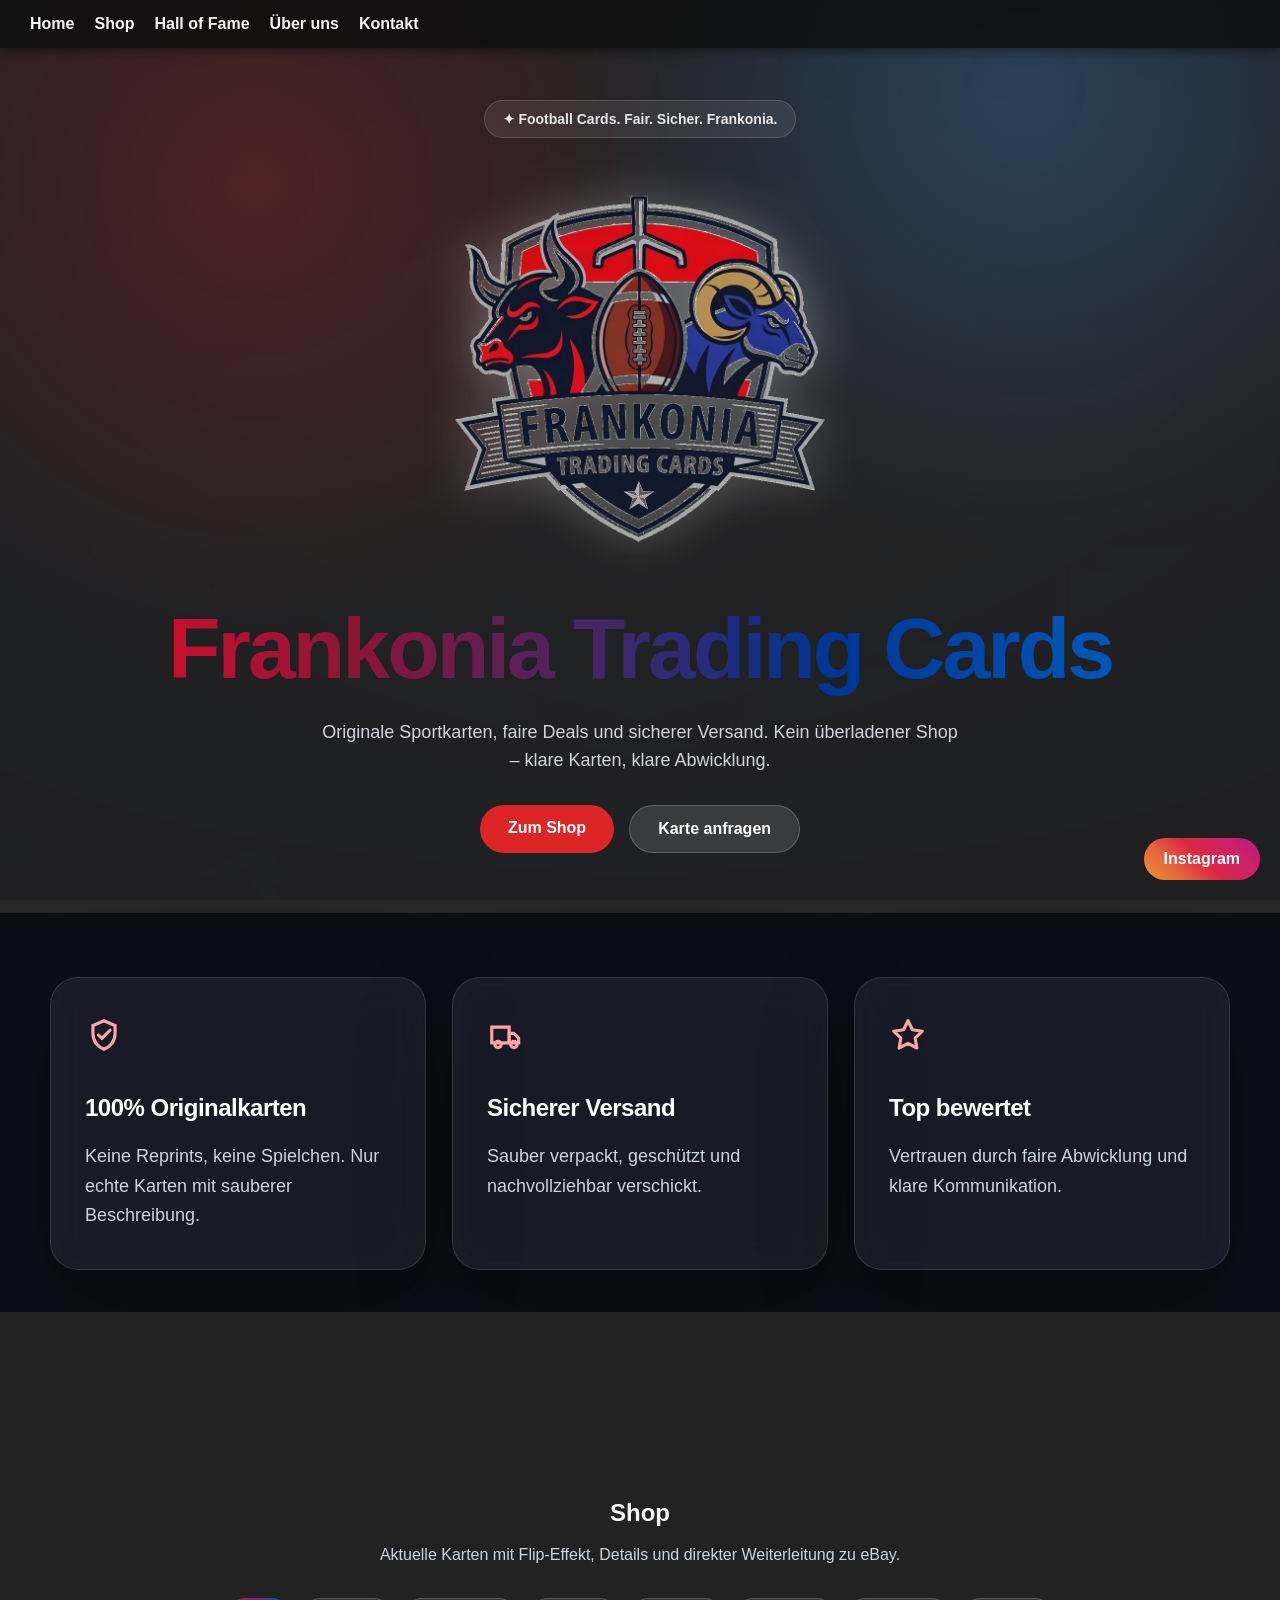
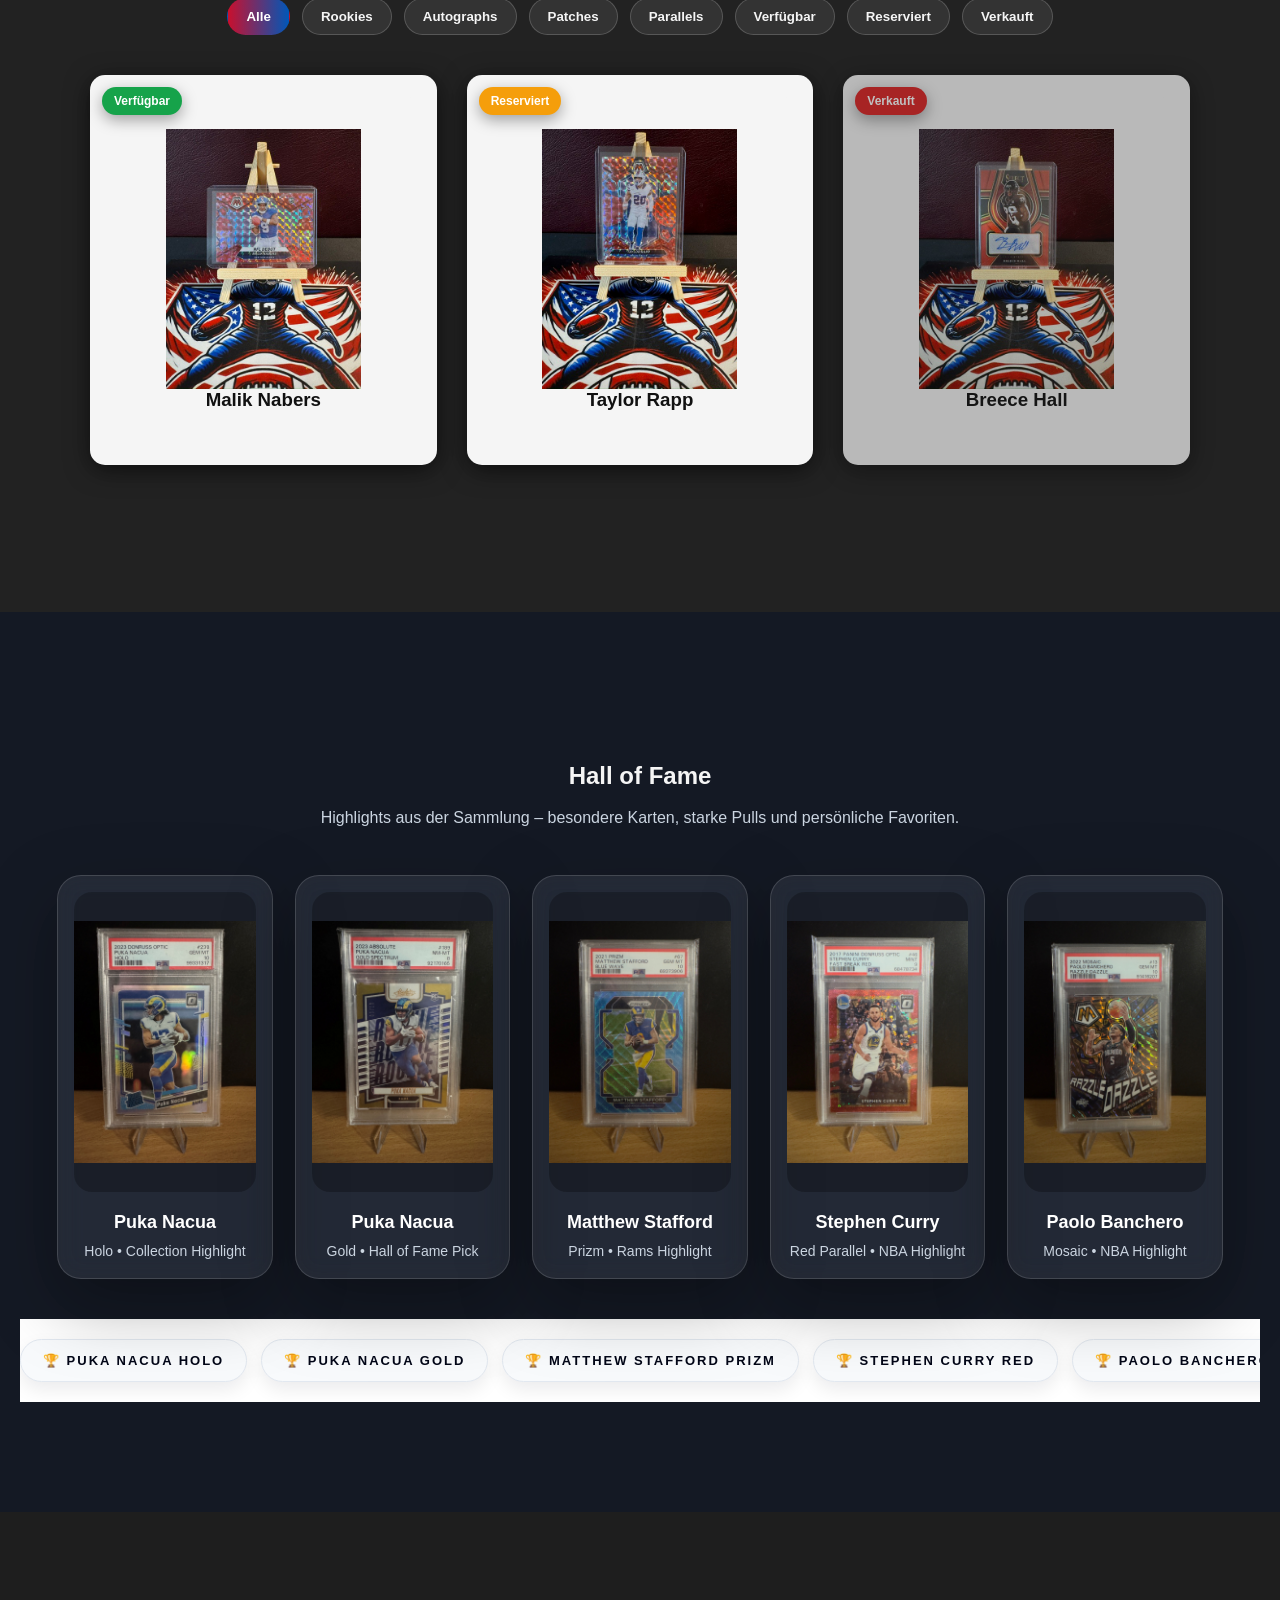
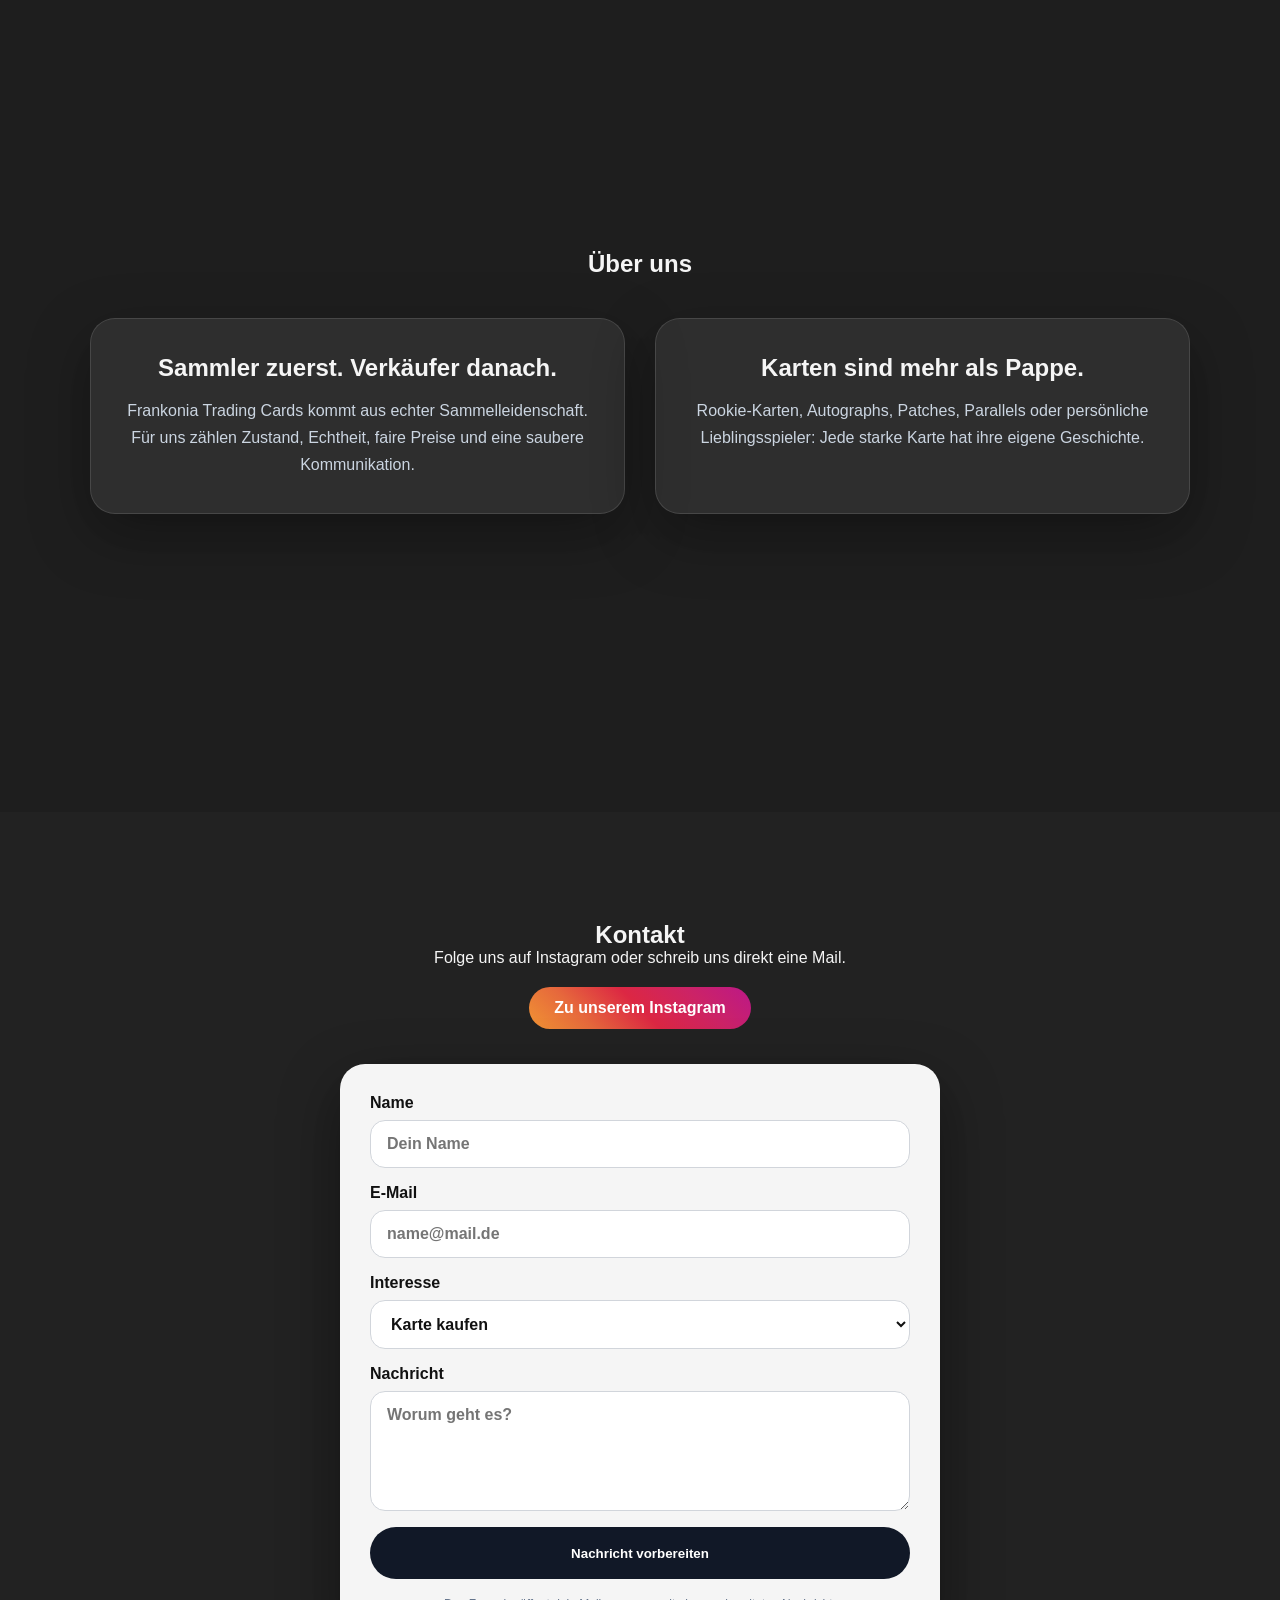
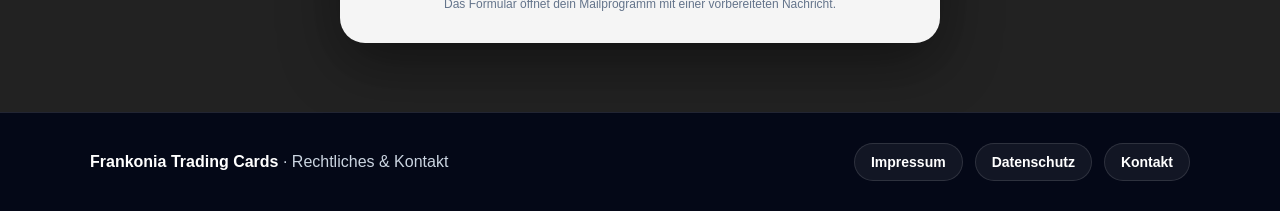
==== commit 6b608bce: "Add files via upload" ====
--- a/index.html
+++ b/index.html
@@ -1,630 +1,668 @@
-<!DOCTYPE html>
-<html lang="de">
-<head>
-  <meta charset="UTF-8">
-  <meta name="viewport" content="width=device-width, initial-scale=1.0">
-
-  <title>Frankonia Trading Cards</title>
-  <meta name="description" content="Frankonia Trading Cards – originale Sportkarten, sichere Abwicklung und starke Sammlerstücke.">
-
-  <link rel="stylesheet" href="style.css">
-  <link rel="icon" type="image/png" href="logo.png">
-  <link rel="apple-touch-icon" href="logo.png">
-</head>
-
-<body>
-
-<a href="https://www.instagram.com/frankonia_trading_cards/" 
-   target="_blank" 
-   class="floating-insta">
-   Instagram
-</a>
-
-<!-- NAVIGATION -->
-<nav class="navbar">
-  <ul>
-    <li><a href="#home">Home</a></li>
-    <li><a href="#shop">Shop</a></li>
-	<li><a href="#ankauf">Ankauf</a></li>
-    <li><a href="#hall">Hall of Fame</a></li>
-    <li><a href="#about">Über uns</a></li>
-    <li><a href="#kontakt">Kontakt</a></li>
-  </ul>
-</nav>
-
-<!-- HOME -->
-<section id="home" class="section hero">
-  <div class="hero-badge">✦ Football Cards. Fair. Sicher. Frankonia.</div>
-
-  <img src="logo.png" class="logo" id="logo" alt="Frankonia Trading Cards Logo">
-
-  <h1>Frankonia Trading Cards</h1>
-
-  <p class="hero-text">
-    Originale Sportkarten, faire Deals und sicherer Versand.
-    Kein überladener Shop – klare Karten, klare Abwicklung.
-  </p>
-
-  <div class="hero-actions">
-    <a href="#shop" class="hero-button red">Zum Shop</a>
-    <a href="#kontakt" class="hero-button dark">Karte anfragen</a>
-  </div>
-</section>
-
-<section class="trust" aria-label="Vorteile">
-  <article class="trust-card">
-    <svg class="icon" viewBox="0 0 24 24" fill="none" aria-hidden="true">
-      <path d="M12 3l7 3v5c0 5-3.2 8.6-7 10-3.8-1.4-7-5-7-10V6l7-3z" stroke="currentColor" stroke-width="2"/>
-      <path d="M8.5 12l2.2 2.2L15.8 9" stroke="currentColor" stroke-width="2" stroke-linecap="round" stroke-linejoin="round"/>
-    </svg>
-
-    <h3>100% Originalkarten</h3>
-    <p>Keine Reprints, keine Spielchen. Nur echte Karten mit sauberer Beschreibung.</p>
-  </article>
-
-  <article class="trust-card">
-    <svg class="icon" viewBox="0 0 24 24" fill="none" aria-hidden="true">
-      <path d="M3 7h11v10H3V7z" stroke="currentColor" stroke-width="2"/>
-      <path d="M14 11h3l3 3v3h-6v-6z" stroke="currentColor" stroke-width="2"/>
-      <path d="M7 20a2 2 0 100-4 2 2 0 000 4zM17 20a2 2 0 100-4 2 2 0 000 4z" stroke="currentColor" stroke-width="2"/>
-    </svg>
-
-    <h3>Sicherer Versand</h3>
-    <p>Sauber verpackt, geschützt und nachvollziehbar verschickt.</p>
-  </article>
-
-  <article class="trust-card">
-    <svg class="icon" viewBox="0 0 24 24" fill="none" aria-hidden="true">
-      <path d="M12 3l2.8 5.7 6.2.9-4.5 4.4 1.1 6.2L12 17.3l-5.6 2.9 1.1-6.2L3 9.6l6.2-.9L12 3z" stroke="currentColor" stroke-width="2" stroke-linejoin="round"/>
-    </svg>
-
-    <h3>Top bewertet</h3>
-    <p>Vertrauen durch faire Abwicklung und klare Kommunikation.</p>
-  </article>
-</section>
-
-<!-- SHOP -->
-<section id="shop" class="section shop">
-  <h2>Shop</h2>
-  <p class="section-subline">
-    Aktuelle Karten mit Flip-Effekt, Details und direkter Weiterleitung zu eBay.
-  </p>
-
-  <div class="filter-buttons">
-    <button class="filter-btn active" data-filter="Alle">Alle</button>
-    <button class="filter-btn" data-filter="Rookie">Rookies</button>
-    <button class="filter-btn" data-filter="Autograph">Autographs</button>
-    <button class="filter-btn" data-filter="Patch">Patches</button>
-    <button class="filter-btn" data-filter="Parallel">Parallels</button>
-    <button class="filter-btn" data-filter="Verfügbar">Verfügbar</button>
-    <button class="filter-btn" data-filter="Reserviert">Reserviert</button>
-    <button class="filter-btn" data-filter="Verkauft">Verkauft</button>
-  </div>
-
-  <div class="card-grid" id="cardGrid"></div>
-</section>
-
-<section id="ankauf" class="section ankauf-section">
-  <h2>Wir kaufen auch Karten an</h2>
-
-  <p class="section-subline">
-    Du hast NFL-Karten, die du verkaufen möchtest? Schreib uns kurz, was du hast.
-    Besonders interessant sind Rookies, Autographs, Patches, nummerierte Karten und Graded Cards.
-  </p>
-
-  <div class="ankauf-grid">
-    <div class="ankauf-box">🏈 NFL Cards</div>
-    <div class="ankauf-box">✍️ Autographs</div>
-    <div class="ankauf-box">🧵 Patch Cards</div>
-    <div class="ankauf-box">⭐ Rookies</div>
-    <div class="ankauf-box">🔢 Low Numbered</div>
-    <div class="ankauf-box">🛡️ PSA / Graded Cards</div>
-	<div class="ankauf-box">LA Rams</div>
-	<div class="ankauf-box">Houston Texans</div>
-	<div class="ankauf-box">Tampa Bay Buccaneers</div>
-  </div>
-
-  <a 
-    href="mailto:frankoniatradingcards@gmail.com?subject=Karten zum Verkauf anbieten&body=Hallo Frankonia Trading Cards,%0D%0A%0D%0Aich möchte euch folgende Karten anbieten:%0D%0A%0D%0ASpieler:%0D%0ASet/Jahr:%0D%0AZustand:%0D%0APreisvorstellung:%0D%0ABilder kann ich gerne zusenden.%0D%0A%0D%0AViele Grüße"
-    class="ankauf-button">
-    Karten anbieten
-  </a>
-</section>
-
-<!-- HALL OF FAME -->
-<section id="hall" class="section hall-section">
-  <h2>Hall of Fame</h2>
-
-  <p class="section-subline">
-    Highlights aus der Sammlung – besondere Karten, starke Pulls und persönliche Favoriten.
-  </p>
-
-  <div class="hof-grid">
-
-    <div class="hof-card">
-      <img src="Nacua-holo.jpg" alt="Puka Nacua Holo Karte">
-      <div class="hof-info">
-        <h3>Puka Nacua</h3>
-        <p>Holo • Collection Highlight</p>
-      </div>
-    </div>
-
-    <div class="hof-card">
-      <img src="Nacua-Gold.jpg" alt="Puka Nacua Gold Karte">
-      <div class="hof-info">
-        <h3>Puka Nacua</h3>
-        <p>Gold • Hall of Fame Pick</p>
-      </div>
-    </div>
-
-    <div class="hof-card">
-      <img src="Stafford-Prizm.jpg" alt="Matthew Stafford Prizm Karte">
-      <div class="hof-info">
-        <h3>Matthew Stafford</h3>
-        <p>Prizm • Rams Highlight</p>
-      </div>
-    </div>
-
-    <div class="hof-card">
-      <img src="Curry-Red.jpg" alt="Stephen Curry Red Karte">
-      <div class="hof-info">
-        <h3>Stephen Curry</h3>
-        <p>Red Parallel • NBA Highlight</p>
-      </div>
-    </div>
-
-    <div class="hof-card">
-      <img src="Banchero-Mosaic.jpg" alt="Paolo Banchero Mosaic Karte">
-      <div class="hof-info">
-        <h3>Paolo Banchero</h3>
-        <p>Mosaic • NBA Highlight</p>
-      </div>
-    </div>
-
-  </div>
-
-  <div class="stripe">
-    <div class="stripe-track" id="hallStripe"></div>
-  </div>
-</section>
-
-<!-- ÜBER UNS -->
-<section id="about" class="section about-section">
-  <h2>Über uns</h2>
-
-  <div class="about-grid">
-    <div class="about-box">
-      <h3>Sammler zuerst. Verkäufer danach.</h3>
-      <p>
-        Frankonia Trading Cards kommt aus echter Sammelleidenschaft.
-        Für uns zählen Zustand, Echtheit, faire Preise und eine saubere Kommunikation.
-      </p>
-    </div>
-
-    <div class="about-box">
-      <h3>Karten sind mehr als Pappe.</h3>
-      <p>
-        Rookie-Karten, Autographs, Patches, Parallels oder persönliche Lieblingsspieler:
-        Jede starke Karte hat ihre eigene Geschichte.
-      </p>
-    </div>
-  </div>
-</section>
-
-<!-- KONTAKT -->
-<section id="kontakt" class="section kontakt-section">
-  <h2>Kontakt</h2>
-  
-  <p>Folge uns auf Instagram oder schreib uns direkt eine Mail.</p>
-
-  <div class="kontakt-buttons">
-    <a href="https://www.instagram.com/frankonia_trading_cards/" target="_blank" class="insta-button">
-      Zu unserem Instagram
-    </a>
-  </div>
-
-  <form id="contactForm" class="contact-form">
-    <label>
-      Name
-      <input name="name" autocomplete="name" placeholder="Dein Name" required>
-    </label>
-
-    <label>
-      E-Mail
-      <input name="email" type="email" autocomplete="email" placeholder="name@mail.de" required>
-    </label>
-
-    <label>
-      Interesse
-      <select name="interest">
-        <option>Karte kaufen</option>
-        <option>Karte verkaufen</option>
-        <option>Allgemeine Frage</option>
-      </select>
-    </label>
-
-    <label>
-      Nachricht
-      <textarea name="message" placeholder="Worum geht es?" required></textarea>
-    </label>
-
-    <button class="submit-button" type="submit">Nachricht vorbereiten</button>
-
-    <p class="form-note">
-      Das Formular öffnet dein Mailprogramm mit einer vorbereiteten Nachricht.
-    </p>
-  </form>
-</section>
-
-<!-- FOOTER -->
-<footer class="legal-footer">
-  <div class="legal-footer-inner">
-    <p><strong>Frankonia Trading Cards</strong> · Rechtliches & Kontakt</p>
-
-    <div class="legal-links">
-      <button class="legal-link" type="button" data-modal="impressum">Impressum</button>
-      <button class="legal-link" type="button" data-modal="datenschutz">Datenschutz</button>
-      <button class="legal-link" type="button" data-modal="kontakt">Kontakt</button>
-    </div>
-  </div>
-</footer>
-
-<!-- MODAL -->
-<div class="modal-overlay" id="legalModal" role="dialog" aria-modal="true" aria-labelledby="legalModalTitle" aria-hidden="true">
-  <div class="legal-modal">
-    <div class="legal-modal-header">
-      <h2 id="legalModalTitle">Rechtliche Informationen</h2>
-      <button class="modal-close" type="button" id="legalModalClose" aria-label="Modal schließen">×</button>
-    </div>
-
-    <div class="legal-modal-body" id="legalModalBody"></div>
-  </div>
-</div>
-
-<script>
-/* =========================
-   SHOP-KARTEN
-========================= */
-
-const cards = [
-  {
-    name: "Malik Nabers",
-    image: "MalikNabers.jpg",
-    details: "Rookie • Pink Parallel • 2023 Mosaic",
-    price: "49,99€",
-    type: "Rookie Parallel",
-    status: "Verfügbar",
-    ebay: "https://www.ebay.de/usr/frankonia_trading_cards"
-  },
-  {
-    name: "Taylor Rapp",
-    image: "TaylorRapp.jpg",
-    details: "Red Parallel • 2023 Mosaic",
-    price: "49,99€",
-    type: "Parallel",
-    status: "Reserviert",
-    ebay: "https://www.ebay.de/usr/frankonia_trading_cards"
-  },
-  {
-    name: "Breece Hall",
-    image: "BreeceHall.jpg",
-    details: "Autograph • 2024 Select",
-    price: "49,99€",
-    type: "Autograph",
-    status: "Verkauft",
-    ebay: "https://www.ebay.de/usr/frankonia_trading_cards"
-  }
-];
-
-const cardGrid = document.getElementById("cardGrid");
-const filterButtons = document.querySelectorAll(".filter-btn");
-
-function getStatusClass(status) {
-  if (status === "Verfügbar") return "status-verfuegbar";
-  if (status === "Reserviert") return "status-reserviert";
-  if (status === "Verkauft") return "status-verkauft";
-  return "";
-}
-
-function renderCards(filter = "Alle") {
-  cardGrid.innerHTML = "";
-
-  const filteredCards = cards.filter(card => {
-    if (filter === "Alle") return true;
-
-    return (
-      card.type.includes(filter) ||
-      card.status === filter
-    );
-  });
-
-  filteredCards.forEach(card => {
-    const isSold = card.status === "Verkauft";
-    const statusClass = getStatusClass(card.status);
-
-    cardGrid.innerHTML += `
-      <div class="card ${isSold ? "sold-card" : ""}">
-        <div class="status-badge ${statusClass}">
-          ${card.status}
-        </div>
-
-        <div class="card-inner">
-
-          <div class="card-front">
-            <img src="${card.image}" alt="${card.name}">
-            <h3>${card.name}</h3>
-          </div>
-
-          <div class="card-back">
-            <h3>${card.name}</h3>
-            <p>${card.details}</p>
-            <p>${card.price}</p>
-
-            ${
-              isSold
-              ? `<button class="sold-button" disabled>Verkauft</button>`
-              : `<a href="${card.ebay}" target="_blank">
-                   <button>Auf eBay ansehen</button>
-                 </a>`
-            }
-          </div>
-
-        </div>
-      </div>
-    `;
-  });
-
-  if (filteredCards.length === 0) {
-    cardGrid.innerHTML = `
-      <p class="no-cards-message">
-        Aktuell keine Karten in dieser Kategorie vorhanden.
-      </p>
-    `;
-  }
-}
-
-filterButtons.forEach(button => {
-  button.addEventListener("click", () => {
-    filterButtons.forEach(btn => btn.classList.remove("active"));
-    button.classList.add("active");
-
-    const filter = button.dataset.filter;
-    renderCards(filter);
-  });
-});
-
-renderCards();
-
-
-/* =========================
-   LOGO SCROLL-EFFEKT
-========================= */
-
-const logo = document.getElementById("logo");
-
-if (logo) {
-  window.addEventListener("scroll", () => {
-    let scrollY = window.scrollY;
-
-    logo.style.transform = `
-      translateY(${scrollY * 0.2}px)
-      scale(${1 + scrollY * 0.0003})
-    `;
-  });
-}
-
-
-/* =========================
-   HALL OF FAME STRIPE
-========================= */
-
-const hallOfFame = [
-  "Malik Nabers",
-  "Taylor Rapp",
-  "Breece Hall Auto",
-  "Case Hit",
-  "Low Numbered /10",
-  "Rookie Grail",
-  "Autograph Gem",
-  "Patch Monster"
-];
-
-const hallStripe = document.getElementById("hallStripe");
-
-function renderHallStripe() {
-  if (!hallStripe) return;
-
-  hallStripe.innerHTML = [...hallOfFame, ...hallOfFame].map(item => `
-    <span class="stripe-item">🏆 ${item}</span>
-  `).join("");
-}
-
-renderHallStripe();
-
-
-/* =========================
-   KONTAKTFORMULAR
-========================= */
-
-const contactForm = document.getElementById("contactForm");
-
-if (contactForm) {
-  contactForm.addEventListener("submit", e => {
-    e.preventDefault();
-
-    const data = new FormData(contactForm);
-
-    const subject = encodeURIComponent(
-      `Anfrage Frankonia Trading Cards: ${data.get("interest")}`
-    );
-
-    const body = encodeURIComponent(
-`Name: ${data.get("name")}
-E-Mail: ${data.get("email")}
-Interesse: ${data.get("interest")}
-
-Nachricht:
-${data.get("message")}`
-    );
-
-    window.location.href = `mailto:frankoniatradingcards@gmail.com?subject=${subject}&body=${body}`;
-  });
-}
-
-
-/* =========================
-   RECHTLICHE MODALS
-========================= */
-
-const legalModal = document.getElementById("legalModal");
-const legalModalTitle = document.getElementById("legalModalTitle");
-const legalModalBody = document.getElementById("legalModalBody");
-const legalModalClose = document.getElementById("legalModalClose");
-
-const legalContent = {
-  impressum: {
-    title: "Impressum",
-    body: `
-      <h3>Angaben gemäß § 5 TMG</h3>
-      <p>
-        <strong>Frankonia Trading Cards</strong><br>
-        Vorname Nachname<br>
-        Straße Hausnummer<br>
-        PLZ Ort<br>
-        Deutschland
-      </p>
-
-      <h3>Kontakt</h3>
-      <p>
-        E-Mail:
-        <a href="mailto:frankoniatradingcards@gmail.com">
-          frankoniatradingcards@gmail.com
-        </a><br>
-        Instagram:
-        <a href="https://www.instagram.com/frankonia_trading_cards/" target="_blank">
-          @frankonia_trading_cards
-        </a>
-      </p>
-
-      <h3>Verantwortlich für den Inhalt</h3>
-      <p>Vorname Nachname, Anschrift wie oben.</p>
-
-      <p class="legal-note">
-        Wichtig: Bitte vor Veröffentlichung deine echten Pflichtangaben eintragen.
-      </p>
-    `
-  },
-
-  datenschutz: {
-    title: "Datenschutzerklärung",
-    body: `
-      <h3>1. Verantwortlicher</h3>
-      <p>
-        Verantwortlich für diese Website ist Frankonia Trading Cards.
-        Kontakt: frankoniatradingcards@gmail.com
-      </p>
-
-      <h3>2. Allgemeine Hinweise</h3>
-      <p>
-        Wir verarbeiten personenbezogene Daten nur, soweit dies zur Bereitstellung
-        der Website, zur Bearbeitung von Anfragen oder zur Abwicklung von Verkäufen
-        erforderlich ist.
-      </p>
-
-      <h3>3. Kontaktaufnahme</h3>
-      <p>
-        Wenn du uns per E-Mail, Formular oder Instagram kontaktierst, verarbeiten wir
-        deine Angaben zur Bearbeitung deiner Anfrage.
-      </p>
-
-      <h3>4. Externe Links</h3>
-      <p>
-        Diese Website kann Links zu externen Plattformen wie Instagram oder eBay enthalten.
-        Beim Anklicken gelten die Datenschutzbestimmungen des jeweiligen Anbieters.
-      </p>
-
-      <h3>5. Cookies und Tracking</h3>
-      <p>
-        Diese statische Website verwendet aktuell keine eigenen Tracking-Cookies.
-      </p>
-
-      <p class="legal-note">
-        Hinweis: Diese Datenschutzerklärung ist eine Vorlage und ersetzt keine Rechtsberatung.
-      </p>
-    `
-  },
-
-  kontakt: {
-    title: "Kontakt",
-    body: `
-      <h3>Frankonia Trading Cards</h3>
-      <p>
-        Für Fragen zu Karten, Verkäufen, Ankauf oder Versand erreichst du uns über:
-      </p>
-
-      <h3>E-Mail</h3>
-      <p>
-        <a href="mailto:frankoniatradingcards@gmail.com">
-          frankoniatradingcards@gmail.com
-        </a>
-      </p>
-
-      <h3>Instagram</h3>
-      <p>
-        <a href="https://www.instagram.com/frankonia_trading_cards/" target="_blank">
-          @frankonia_trading_cards
-        </a>
-      </p>
-    `
-  }
-};
-
-function openLegalModal(type) {
-  if (!legalModal || !legalModalTitle || !legalModalBody) return;
-
-  const content = legalContent[type];
-
-  if (!content) return;
-
-  legalModalTitle.textContent = content.title;
-  legalModalBody.innerHTML = content.body;
-  legalModal.classList.add("active");
-  legalModal.setAttribute("aria-hidden", "false");
-  document.body.style.overflow = "hidden";
-}
-
-function closeLegalModal() {
-  if (!legalModal) return;
-
-  legalModal.classList.remove("active");
-  legalModal.setAttribute("aria-hidden", "true");
-  document.body.style.overflow = "";
-}
-
-document.querySelectorAll("[data-modal]").forEach(button => {
-  button.addEventListener("click", () => {
-    openLegalModal(button.dataset.modal);
-  });
-});
-
-if (legalModalClose) {
-  legalModalClose.addEventListener("click", closeLegalModal);
-}
-
-if (legalModal) {
-  legalModal.addEventListener("click", e => {
-    if (e.target === legalModal) {
-      closeLegalModal();
-    }
-  });
-}
-
-document.addEventListener("keydown", e => {
-  if (e.key === "Escape" && legalModal && legalModal.classList.contains("active")) {
-    closeLegalModal();
-  }
-});
-</script>
-
-</body>
+<!DOCTYPE html>
+<html lang="de">
+<head>
+  <meta charset="UTF-8">
+  <meta name="viewport" content="width=device-width, initial-scale=1.0">
+
+  <title>Frankonia Trading Cards</title>
+  <meta name="description" content="Frankonia Trading Cards – originale Sportkarten, sichere Abwicklung und starke Sammlerstücke.">
+
+  <link rel="stylesheet" href="style.css">
+  <link rel="icon" type="image/png" href="logo.png">
+  <link rel="apple-touch-icon" href="logo.png">
+</head>
+
+<body>
+
+<div class="parallax-background" aria-hidden="true">
+  <div class="floating-card is-soft" style="--x: 4vw; --w: 170px; --o: .34; --r: -18deg; --ry: 16deg; --rx: 4deg; --z: -260px;" data-speed="0.23" data-start="60">
+    <img src="bg-card-Rams.png" alt="">
+  </div>
+
+  <div class="floating-card is-sharp" style="--x: 18vw; --w: 210px; --o: .42; --r: 12deg; --ry: -10deg; --rx: 7deg; --z: -140px;" data-speed="0.34" data-start="240">
+    <img src="bg-card-Texans.png" alt="">
+  </div>
+
+  <div class="floating-card is-soft" style="--x: 38vw; --w: 155px; --o: .28; --r: -8deg; --ry: 20deg; --rx: 0deg; --z: -320px;" data-speed="0.19" data-start="390">
+    <img src="bg-football.png" alt="">
+  </div>
+
+  <div class="floating-card is-sharp" style="--x: 68vw; --w: 230px; --o: .40; --r: 17deg; --ry: -22deg; --rx: 8deg; --z: -180px;" data-speed="0.31" data-start="120">
+    <img src="bg-card-Rams.png" alt="">
+  </div>
+
+  <div class="floating-card is-soft" style="--x: 82vw; --w: 165px; --o: .30; --r: -22deg; --ry: 14deg; --rx: 5deg; --z: -280px;" data-speed="0.25" data-start="510">
+    <img src="bg-card-Texans.png" alt="">
+  </div>
+
+  <div class="floating-card is-sharp" style="--x: 7vw; --w: 220px; --o: .38; --r: 14deg; --ry: -18deg; --rx: 7deg; --z: -190px;" data-speed="0.39" data-start="760">
+    <img src="bg-football.png" alt="">
+  </div>
+
+  <div class="floating-card is-soft" style="--x: 28vw; --w: 170px; --o: .27; --r: -15deg; --ry: 12deg; --rx: 6deg; --z: -360px;" data-speed="0.21" data-start="920">
+    <img src="bg-card-Rams.png" alt="">
+  </div>
+
+  <div class="floating-card is-sharp" style="--x: 48vw; --w: 240px; --o: .39; --r: 7deg; --ry: -15deg; --rx: 8deg; --z: -160px;" data-speed="0.35" data-start="1040">
+    <img src="bg-card-Texans.png" alt="">
+  </div>
+
+  <div class="floating-card is-soft" style="--x: 73vw; --w: 185px; --o: .32; --r: -11deg; --ry: 22deg; --rx: 5deg; --z: -330px;" data-speed="0.26" data-start="1190">
+    <img src="bg-football.png" alt="">
+  </div>
+
+  <div class="floating-card is-sharp" style="--x: 12vw; --w: 190px; --o: .38; --r: -9deg; --ry: 10deg; --rx: 5deg; --z: -190px;" data-speed="0.33" data-start="1450">
+    <img src="bg-card-Rams.png" alt="">
+  </div>
+
+  <div class="floating-card is-soft" style="--x: 35vw; --w: 150px; --o: .26; --r: 21deg; --ry: -12deg; --rx: 6deg; --z: -380px;" data-speed="0.20" data-start="1600">
+    <img src="bg-card-Texans.png" alt="">
+  </div>
+
+  <div class="floating-card is-sharp" style="--x: 58vw; --w: 215px; --o: .42; --r: -16deg; --ry: 16deg; --rx: 5deg; --z: -150px;" data-speed="0.37" data-start="1780">
+    <img src="bg-football.png" alt="">
+  </div>
+
+  <div class="floating-card is-soft" style="--x: 84vw; --w: 170px; --o: .28; --r: 9deg; --ry: -18deg; --rx: 7deg; --z: -310px;" data-speed="0.24" data-start="1920">
+    <img src="bg-card-Rams.png" alt="">
+  </div>
+</div>
+
+<a href="https://www.instagram.com/frankonia_trading_cards/" 
+   target="_blank" 
+   class="floating-insta">
+   Instagram
+</a>
+
+<!-- NAVIGATION -->
+<nav class="navbar">
+  <ul>
+    <li><a href="#home">Home</a></li>
+    <li><a href="#shop">Shop</a></li>
+    <li><a href="#hall">Hall of Fame</a></li>
+    <li><a href="#about">Über uns</a></li>
+    <li><a href="#kontakt">Kontakt</a></li>
+  </ul>
+</nav>
+
+<!-- HOME -->
+<section id="home" class="section hero">
+  <div class="hero-badge">✦ Football Cards. Fair. Sicher. Frankonia.</div>
+
+  <img src="logo.png" class="logo" id="logo" alt="Frankonia Trading Cards Logo">
+
+  <h1>Frankonia Trading Cards</h1>
+
+  <p class="hero-text">
+    Originale Sportkarten, faire Deals und sicherer Versand.
+    Kein überladener Shop – klare Karten, klare Abwicklung.
+  </p>
+
+  <div class="hero-actions">
+    <a href="#shop" class="hero-button red">Zum Shop</a>
+    <a href="#kontakt" class="hero-button dark">Karte anfragen</a>
+  </div>
+</section>
+
+<section class="trust" aria-label="Vorteile">
+  <article class="trust-card">
+    <svg class="icon" viewBox="0 0 24 24" fill="none" aria-hidden="true">
+      <path d="M12 3l7 3v5c0 5-3.2 8.6-7 10-3.8-1.4-7-5-7-10V6l7-3z" stroke="currentColor" stroke-width="2"/>
+      <path d="M8.5 12l2.2 2.2L15.8 9" stroke="currentColor" stroke-width="2" stroke-linecap="round" stroke-linejoin="round"/>
+    </svg>
+
+    <h3>100% Originalkarten</h3>
+    <p>Keine Reprints, keine Spielchen. Nur echte Karten mit sauberer Beschreibung.</p>
+  </article>
+
+  <article class="trust-card">
+    <svg class="icon" viewBox="0 0 24 24" fill="none" aria-hidden="true">
+      <path d="M3 7h11v10H3V7z" stroke="currentColor" stroke-width="2"/>
+      <path d="M14 11h3l3 3v3h-6v-6z" stroke="currentColor" stroke-width="2"/>
+      <path d="M7 20a2 2 0 100-4 2 2 0 000 4zM17 20a2 2 0 100-4 2 2 0 000 4z" stroke="currentColor" stroke-width="2"/>
+    </svg>
+
+    <h3>Sicherer Versand</h3>
+    <p>Sauber verpackt, geschützt und nachvollziehbar verschickt.</p>
+  </article>
+
+  <article class="trust-card">
+    <svg class="icon" viewBox="0 0 24 24" fill="none" aria-hidden="true">
+      <path d="M12 3l2.8 5.7 6.2.9-4.5 4.4 1.1 6.2L12 17.3l-5.6 2.9 1.1-6.2L3 9.6l6.2-.9L12 3z" stroke="currentColor" stroke-width="2" stroke-linejoin="round"/>
+    </svg>
+
+    <h3>Top bewertet</h3>
+    <p>Vertrauen durch faire Abwicklung und klare Kommunikation.</p>
+  </article>
+</section>
+
+<!-- SHOP -->
+<section id="shop" class="section shop">
+  <h2>Shop</h2>
+  <p class="section-subline">
+    Aktuelle Karten mit Flip-Effekt, Details und direkter Weiterleitung zu eBay.
+  </p>
+
+  <div class="filter-buttons">
+    <button class="filter-btn active" data-filter="Alle">Alle</button>
+    <button class="filter-btn" data-filter="Rookie">Rookies</button>
+    <button class="filter-btn" data-filter="Autograph">Autographs</button>
+    <button class="filter-btn" data-filter="Patch">Patches</button>
+    <button class="filter-btn" data-filter="Parallel">Parallels</button>
+    <button class="filter-btn" data-filter="Verfügbar">Verfügbar</button>
+    <button class="filter-btn" data-filter="Reserviert">Reserviert</button>
+    <button class="filter-btn" data-filter="Verkauft">Verkauft</button>
+  </div>
+
+  <div class="card-grid" id="cardGrid"></div>
+</section>
+
+<!-- HALL OF FAME -->
+<section id="hall" class="section hall-section">
+  <h2>Hall of Fame</h2>
+  <p class="section-subline">
+    Highlights aus der Sammlung – besondere Karten, starke Pulls und persönliche Favoriten.
+  </p>
+
+  <div class="hof-grid">
+    <div class="hof-card">
+      <img src="Nacua-holo.jpg" alt="Puka Nacua Holo Karte">
+      <div class="hof-info">
+        <h3>Puka Nacua</h3>
+        <p>Holo • Collection Highlight</p>
+      </div>
+    </div>
+
+    <div class="hof-card">
+      <img src="Nacua-Gold.jpg" alt="Puka Nacua Gold Karte">
+      <div class="hof-info">
+        <h3>Puka Nacua</h3>
+        <p>Gold • Hall of Fame Pick</p>
+      </div>
+    </div>
+
+    <div class="hof-card">
+      <img src="Stafford-Prizm.jpg" alt="Matthew Stafford Prizm Karte">
+      <div class="hof-info">
+        <h3>Matthew Stafford</h3>
+        <p>Prizm • Rams Highlight</p>
+      </div>
+    </div>
+
+    <div class="hof-card">
+      <img src="Curry-Red.jpg" alt="Stephen Curry Red Karte">
+      <div class="hof-info">
+        <h3>Stephen Curry</h3>
+        <p>Red Parallel • NBA Highlight</p>
+      </div>
+    </div>
+
+    <div class="hof-card">
+      <img src="Banchero-Mosaic.jpg" alt="Paolo Banchero Mosaic Karte">
+      <div class="hof-info">
+        <h3>Paolo Banchero</h3>
+        <p>Mosaic • NBA Highlight</p>
+      </div>
+    </div>
+  </div>
+
+  <div class="stripe">
+    <div class="stripe-track" id="hallStripe"></div>
+  </div>
+</section>
+
+<!-- ÜBER UNS -->
+<section id="about" class="section about-section">
+  <h2>Über uns</h2>
+
+  <div class="about-grid">
+    <div class="about-box">
+      <h3>Sammler zuerst. Verkäufer danach.</h3>
+      <p>
+        Frankonia Trading Cards kommt aus echter Sammelleidenschaft.
+        Für uns zählen Zustand, Echtheit, faire Preise und eine saubere Kommunikation.
+      </p>
+    </div>
+
+    <div class="about-box">
+      <h3>Karten sind mehr als Pappe.</h3>
+      <p>
+        Rookie-Karten, Autographs, Patches, Parallels oder persönliche Lieblingsspieler:
+        Jede starke Karte hat ihre eigene Geschichte.
+      </p>
+    </div>
+  </div>
+</section>
+
+<!-- KONTAKT -->
+<section id="kontakt" class="section kontakt-section">
+  <h2>Kontakt</h2>
+  
+  <p>Folge uns auf Instagram oder schreib uns direkt eine Mail.</p>
+
+  <div class="kontakt-buttons">
+    <a href="https://www.instagram.com/frankonia_trading_cards/" target="_blank" class="insta-button">
+      Zu unserem Instagram
+    </a>
+  </div>
+
+  <form id="contactForm" class="contact-form">
+    <label>
+      Name
+      <input name="name" autocomplete="name" placeholder="Dein Name" required>
+    </label>
+
+    <label>
+      E-Mail
+      <input name="email" type="email" autocomplete="email" placeholder="name@mail.de" required>
+    </label>
+
+    <label>
+      Interesse
+      <select name="interest">
+        <option>Karte kaufen</option>
+        <option>Karte verkaufen</option>
+        <option>Allgemeine Frage</option>
+      </select>
+    </label>
+
+    <label>
+      Nachricht
+      <textarea name="message" placeholder="Worum geht es?" required></textarea>
+    </label>
+
+    <button class="submit-button" type="submit">Nachricht vorbereiten</button>
+
+    <p class="form-note">
+      Das Formular öffnet dein Mailprogramm mit einer vorbereiteten Nachricht.
+    </p>
+  </form>
+</section>
+
+<!-- FOOTER -->
+<footer class="legal-footer">
+  <div class="legal-footer-inner">
+    <p><strong>Frankonia Trading Cards</strong> · Rechtliches & Kontakt</p>
+
+    <div class="legal-links">
+      <button class="legal-link" type="button" data-modal="impressum">Impressum</button>
+      <button class="legal-link" type="button" data-modal="datenschutz">Datenschutz</button>
+      <button class="legal-link" type="button" data-modal="kontakt">Kontakt</button>
+    </div>
+  </div>
+</footer>
+
+<!-- MODAL -->
+<div class="modal-overlay" id="legalModal" role="dialog" aria-modal="true" aria-labelledby="legalModalTitle" aria-hidden="true">
+  <div class="legal-modal">
+    <div class="legal-modal-header">
+      <h2 id="legalModalTitle">Rechtliche Informationen</h2>
+      <button class="modal-close" type="button" id="legalModalClose" aria-label="Modal schließen">×</button>
+    </div>
+
+    <div class="legal-modal-body" id="legalModalBody"></div>
+  </div>
+</div>
+
+<script>
+const cards = [
+  {
+    name: "Malik Nabers",
+    image: "MalikNabers.jpg",
+    details: "Rookie • Pink Parallel • 2023 Mosaic",
+    price: "49,99€",
+    type: "Rookie Parallel",
+    status: "Verfügbar",
+    ebay: "https://www.ebay.de/usr/frankonia_trading_cards"
+  },
+  {
+    name: "Taylor Rapp",
+    image: "TaylorRapp.jpg",
+    details: "Red Parallel • 2023 Mosaic",
+    price: "49,99€",
+    type: "Parallel",
+    status: "Reserviert",
+    ebay: "https://www.ebay.de/usr/frankonia_trading_cards"
+  },
+  {
+    name: "Breece Hall",
+    image: "BreeceHall.jpg",
+    details: "Autograph • 2024 Select",
+    price: "49,99€",
+    type: "Autograph",
+    status: "Verkauft",
+    ebay: "https://www.ebay.de/usr/frankonia_trading_cards"
+  }
+];
+
+const cardGrid = document.getElementById("cardGrid");
+const filterButtons = document.querySelectorAll(".filter-btn");
+
+function getStatusClass(status) {
+  if (status === "Verfügbar") return "status-verfuegbar";
+  if (status === "Reserviert") return "status-reserviert";
+  if (status === "Verkauft") return "status-verkauft";
+  return "";
+}
+
+function renderCards(filter = "Alle") {
+  cardGrid.innerHTML = "";
+
+  const filteredCards = cards.filter(card => {
+    if (filter === "Alle") return true;
+
+    return (
+      card.type.includes(filter) ||
+      card.status === filter
+    );
+  });
+
+  filteredCards.forEach(card => {
+    const isSold = card.status === "Verkauft";
+    const statusClass = getStatusClass(card.status);
+
+    cardGrid.innerHTML += `
+      <div class="card ${isSold ? "sold-card" : ""}">
+        <div class="status-badge ${statusClass}">
+          ${card.status}
+        </div>
+
+        <div class="card-inner">
+
+          <div class="card-front">
+            <img src="${card.image}" alt="${card.name}">
+            <h3>${card.name}</h3>
+          </div>
+
+          <div class="card-back">
+            <h3>${card.name}</h3>
+            <p>${card.details}</p>
+            <p>${card.price}</p>
+
+            ${
+              isSold
+              ? `<button class="sold-button" disabled>Verkauft</button>`
+              : `<a href="${card.ebay}" target="_blank">
+                   <button>Auf eBay ansehen</button>
+                 </a>`
+            }
+          </div>
+
+        </div>
+      </div>
+    `;
+  });
+
+  if (filteredCards.length === 0) {
+    cardGrid.innerHTML = `
+      <p class="no-cards-message">
+        Aktuell keine Karten in dieser Kategorie vorhanden.
+      </p>
+    `;
+  }
+}
+
+filterButtons.forEach(button => {
+  button.addEventListener("click", () => {
+    filterButtons.forEach(btn => btn.classList.remove("active"));
+    button.classList.add("active");
+
+    const filter = button.dataset.filter;
+    renderCards(filter);
+  });
+});
+
+renderCards();
+
+const logo = document.getElementById("logo");
+
+window.addEventListener("scroll", () => {
+  let scrollY = window.scrollY;
+
+  logo.style.transform = `
+    translateY(${scrollY * 0.2}px)
+    scale(${1 + scrollY * 0.0003})
+  `;
+});
+
+/* HALL OF FAME */
+const hallOfFame = [
+  "Puka Nacua Holo",
+  "Puka Nacua Gold",
+  "Matthew Stafford Prizm",
+  "Stephen Curry Red",
+  "Paolo Banchero Mosaic",
+  "Rams Collection",
+  "NBA Highlights",
+  "Frankonia Favorites"
+];
+
+const hallStripe = document.getElementById("hallStripe");
+
+function renderHallStripe() {
+  hallStripe.innerHTML = [...hallOfFame, ...hallOfFame].map(item => `
+    <span class="stripe-item">🏆 ${item}</span>
+  `).join("");
+}
+
+renderHallStripe();
+
+/* KONTAKTFORMULAR */
+const contactForm = document.getElementById("contactForm");
+
+contactForm.addEventListener("submit", e => {
+  e.preventDefault();
+
+  const data = new FormData(contactForm);
+
+  const subject = encodeURIComponent(`Anfrage Frankonia Trading Cards: ${data.get("interest")}`);
+
+  const body = encodeURIComponent(
+`Name: ${data.get("name")}
+E-Mail: ${data.get("email")}
+Interesse: ${data.get("interest")}
+
+Nachricht:
+${data.get("message")}`
+  );
+
+  window.location.href = `mailto:frankoniatradingcards@gmail.com?subject=${subject}&body=${body}`;
+});
+
+/* RECHTLICHE MODALS */
+const legalModal = document.getElementById("legalModal");
+const legalModalTitle = document.getElementById("legalModalTitle");
+const legalModalBody = document.getElementById("legalModalBody");
+const legalModalClose = document.getElementById("legalModalClose");
+
+const legalContent = {
+  impressum: {
+    title: "Impressum",
+    body: `
+      <h3>Angaben gemäß § 5 TMG</h3>
+      <p>
+        <strong>Frankonia Trading Cards</strong><br>
+        Vorname Nachname<br>
+        Straße Hausnummer<br>
+        PLZ Ort<br>
+        Deutschland
+      </p>
+
+      <h3>Kontakt</h3>
+      <p>
+        E-Mail:
+        <a href="mailto:frankoniatradingcards@gmail.com">
+          frankoniatradingcards@gmail.com
+        </a><br>
+        Instagram:
+        <a href="https://www.instagram.com/frankonia_trading_cards/" target="_blank">
+          @frankonia_trading_cards
+        </a>
+      </p>
+
+      <h3>Verantwortlich für den Inhalt</h3>
+      <p>Vorname Nachname, Anschrift wie oben.</p>
+
+      <p class="legal-note">
+        Wichtig: Bitte vor Veröffentlichung deine echten Pflichtangaben eintragen.
+      </p>
+    `
+  },
+
+  datenschutz: {
+    title: "Datenschutzerklärung",
+    body: `
+      <h3>1. Verantwortlicher</h3>
+      <p>
+        Verantwortlich für diese Website ist Frankonia Trading Cards.
+        Kontakt: frankoniatradingcards@gmail.com
+      </p>
+
+      <h3>2. Allgemeine Hinweise</h3>
+      <p>
+        Wir verarbeiten personenbezogene Daten nur, soweit dies zur Bereitstellung
+        der Website, zur Bearbeitung von Anfragen oder zur Abwicklung von Verkäufen
+        erforderlich ist.
+      </p>
+
+      <h3>3. Kontaktaufnahme</h3>
+      <p>
+        Wenn du uns per E-Mail, Formular oder Instagram kontaktierst, verarbeiten wir
+        deine Angaben zur Bearbeitung deiner Anfrage.
+      </p>
+
+      <h3>4. Externe Links</h3>
+      <p>
+        Diese Website kann Links zu externen Plattformen wie Instagram oder eBay enthalten.
+        Beim Anklicken gelten die Datenschutzbestimmungen des jeweiligen Anbieters.
+      </p>
+
+      <h3>5. Cookies und Tracking</h3>
+      <p>
+        Diese statische Website verwendet aktuell keine eigenen Tracking-Cookies.
+      </p>
+
+      <p class="legal-note">
+        Hinweis: Diese Datenschutzerklärung ist eine Vorlage und ersetzt keine Rechtsberatung.
+      </p>
+    `
+  },
+
+  kontakt: {
+    title: "Kontakt",
+    body: `
+      <h3>Frankonia Trading Cards</h3>
+      <p>
+        Für Fragen zu Karten, Verkäufen, Ankauf oder Versand erreichst du uns über:
+      </p>
+
+      <h3>E-Mail</h3>
+      <p>
+        <a href="mailto:frankoniatradingcards@gmail.com">
+          frankoniatradingcards@gmail.com
+        </a>
+      </p>
+
+      <h3>Instagram</h3>
+      <p>
+        <a href="https://www.instagram.com/frankonia_trading_cards/" target="_blank">
+          @frankonia_trading_cards
+        </a>
+      </p>
+    `
+  }
+};
+
+function openLegalModal(type) {
+  const content = legalContent[type];
+
+  if (!content) return;
+
+  legalModalTitle.textContent = content.title;
+  legalModalBody.innerHTML = content.body;
+  legalModal.classList.add("active");
+  legalModal.setAttribute("aria-hidden", "false");
+  document.body.style.overflow = "hidden";
+}
+
+function closeLegalModal() {
+  legalModal.classList.remove("active");
+  legalModal.setAttribute("aria-hidden", "true");
+  document.body.style.overflow = "";
+}
+
+document.querySelectorAll("[data-modal]").forEach(button => {
+  button.addEventListener("click", () => {
+    openLegalModal(button.dataset.modal);
+  });
+});
+
+legalModalClose.addEventListener("click", closeLegalModal);
+
+legalModal.addEventListener("click", e => {
+  if (e.target === legalModal) {
+    closeLegalModal();
+  }
+});
+
+document.addEventListener("keydown", e => {
+  if (e.key === "Escape" && legalModal.classList.contains("active")) {
+    closeLegalModal();
+  }
+});
+
+/* =========================
+   PARALLAX BACKGROUND
+========================= */
+
+(() => {
+  const prefersReducedMotion = window.matchMedia("(prefers-reduced-motion: reduce)").matches;
+  const floatingCards = Array.from(document.querySelectorAll(".floating-card"));
+
+  if (!floatingCards.length || prefersReducedMotion) return;
+
+  function updateParallax() {
+    const scrollY = window.scrollY || window.pageYOffset;
+    const viewportH = window.innerHeight;
+
+    floatingCards.forEach((card) => {
+      const speed = Number(card.dataset.speed || 0.25);
+      const start = Number(card.dataset.start || 0);
+
+      const y = viewportH + start - scrollY * (speed * 3.2);
+      const drift = Math.sin((scrollY + start) * 0.003) * 28;
+      const tilt = Math.sin((scrollY + start) * 0.002) * 7;
+
+      const styles = getComputedStyle(card);
+      const rotate = styles.getPropertyValue("--r").trim();
+      const rotateY = styles.getPropertyValue("--ry").trim();
+      const rotateX = styles.getPropertyValue("--rx").trim();
+      const z = styles.getPropertyValue("--z").trim();
+
+      card.style.transform =
+        `translate3d(${drift}px, ${y}px, ${z}) rotate(calc(${rotate} + ${tilt}deg)) rotateY(${rotateY}) rotateX(${rotateX})`;
+    });
+  }
+
+  let ticking = false;
+
+  function requestParallaxUpdate() {
+    if (ticking) return;
+
+    ticking = true;
+
+    requestAnimationFrame(() => {
+      updateParallax();
+      ticking = false;
+    });
+  }
+
+  window.addEventListener("scroll", requestParallaxUpdate, { passive: true });
+  window.addEventListener("resize", requestParallaxUpdate);
+
+  updateParallax();
+})();
+</script>
+
+</body>
 </html>
--- a/style.css
+++ b/style.css
@@ -1,1018 +1,987 @@
-* {
-  margin: 0;
-  padding: 0;
-  box-sizing: border-box;
-  font-family: Arial, sans-serif;
-}
-
-html {
-  scroll-behavior: smooth;
-}
-
-/* BODY */
-body {
-  background: #1f1f1f;
-  color: #f5f5f5;
-  overflow-x: hidden;
-  position: relative;
-}
-
-/* DURCHGEHENDER HINTERGRUND */
-body::before {
-  content: "";
-  position: fixed;
-  inset: 0;
-  z-index: 0;
-  pointer-events: none;
-
-  background-image:
-    url("bg-card-Rams.png"),
-    url("bg-psa.png"),
-    url("bg-card-Texans.png"),
-    url("bg-football.png");
-
-  background-repeat:
-    repeat,
-    repeat,
-    repeat,
-    repeat;
-
-  background-size:
-    230px,
-    175px,
-    230px,
-    145px;
-
-  background-position:
-    0 0,
-    130px 100px,
-    70px 210px,
-    190px 55px;
-
-  opacity: 0.34;
-  filter: saturate(1.15) contrast(1.08);
-}
-
-/* ALLES ÜBER DEN HINTERGRUND LEGEN */
-body > * {
-  position: relative;
-  z-index: 1;
-}
-
-a {
-  color: inherit;
-}
-
-/* FLOATING INSTAGRAM */
-.floating-insta {
-  position: fixed;
-  bottom: 20px;
-  right: 20px;
-  background: linear-gradient(45deg, #f09433, #e6683c, #dc2743, #cc2366, #bc1888);
-  color: white;
-  padding: 12px 20px;
-  border-radius: 30px;
-  text-decoration: none;
-  font-weight: bold;
-  z-index: 1000;
-  transition: 0.3s;
-}
-
-.floating-insta:hover {
-  transform: scale(1.1);
-}
-
-/* NAVBAR */
-.navbar {
-  position: fixed;
-  top: 0;
-  left: 0;
-  width: 100%;
-  background: rgba(15, 15, 15, 0.9);
-  backdrop-filter: blur(10px);
-  padding: 15px 30px;
-  box-shadow: 0 2px 10px rgba(0,0,0,0.5);
-  z-index: 1000;
-}
-
-.navbar ul {
-  list-style: none;
-  display: flex;
-  gap: 20px;
-  flex-wrap: wrap;
-}
-
-.navbar a {
-  text-decoration: none;
-  color: #f5f5f5;
-  font-weight: bold;
-  transition: 0.3s;
-}
-
-.navbar a:hover {
-  color: #4da6ff;
-}
-
-/* SECTIONS */
-.section {
-  min-height: 100vh;
-  padding: 100px 20px 60px;
-  display: flex;
-  justify-content: center;
-  align-items: center;
-  flex-direction: column;
-  text-align: center;
-}
-
-/* HERO */
-.hero {
-  background:
-    radial-gradient(circle at 20% 20%, rgba(220,38,38,0.18), transparent 35%),
-    radial-gradient(circle at 80% 10%, rgba(77,166,255,0.18), transparent 35%),
-    rgba(20, 20, 20, 0.58);
-  color: #f5f5f5;
-  overflow: hidden;
-  backdrop-filter: blur(1px);
-}
-
-.hero-badge {
-  margin-bottom: 25px;
-  padding: 10px 18px;
-  border: 1px solid rgba(255,255,255,0.15);
-  border-radius: 999px;
-  background: rgba(255,255,255,0.08);
-  color: #e5e7eb;
-  font-weight: bold;
-  font-size: 14px;
-}
-
-/* LOGO */
-.logo {
-  width: 600px;
-  max-width: 85vw;
-  filter: drop-shadow(0 0 25px rgba(255,255,255,0.35));
-}
-
-.hero h1 {
-  margin-top: 25px;
-  font-size: clamp(44px, 7vw, 86px);
-  letter-spacing: -3px;
-  font-weight: 900;
-  background: linear-gradient(90deg, #C8102E 0%, #8B1538 20%, #003594 70%, #0057B8 100%);
-  -webkit-background-clip: text;
-  -webkit-text-fill-color: transparent;
-  background-clip: text;
-  color: transparent;
-}
-
-.hero-text {
-  max-width: 650px;
-  margin-top: 20px;
-  color: #d1d5db;
-  font-size: 18px;
-  line-height: 1.6;
-}
-
-.hero-actions {
-  display: flex;
-  gap: 15px;
-  margin-top: 30px;
-  flex-wrap: wrap;
-  justify-content: center;
-}
-
-.hero-button {
-  padding: 14px 28px;
-  border-radius: 999px;
-  text-decoration: none;
-  font-weight: bold;
-  transition: 0.3s;
-}
-
-.hero-button:hover {
-  transform: translateY(-3px);
-}
-
-.hero-button.red {
-  background: #dc2626;
-  color: white;
-}
-
-.hero-button.dark {
-  background: rgba(255,255,255,0.12);
-  color: white;
-  border: 1px solid rgba(255,255,255,0.2);
-}
-
-/* INSTAGRAM BUTTON */
-.insta-button {
-  margin-top: 20px;
-  padding: 12px 25px;
-  background: linear-gradient(45deg, #f09433, #e6683c, #dc2743, #cc2366, #bc1888);
-  color: white;
-  text-decoration: none;
-  border-radius: 25px;
-  font-weight: bold;
-  transition: 0.3s;
-  display: inline-block;
-}
-
-.insta-button:hover {
-  transform: scale(1.05);
-}
-
-/* SECTION SUBLINE */
-.section-subline {
-  max-width: 650px;
-  margin-top: 15px;
-  color: #cbd5e1;
-  line-height: 1.6;
-}
-
-/* TRUST */
-.trust {
-  display: grid;
-  grid-template-columns: repeat(3, 1fr);
-  gap: 26px;
-  width: 100%;
-  padding: 64px max(20px, calc((100% - 1180px) / 2)) 42px;
-  background: rgba(7, 11, 22, 0.62);
-  backdrop-filter: blur(1px);
-}
-
-.trust-card {
-  min-height: 240px;
-  padding: 38px 34px;
-  border: 1px solid rgba(255,255,255,0.12);
-  border-radius: 28px;
-  background: rgba(255,255,255,0.07);
-  box-shadow: 0 30px 90px rgba(0,0,0,0.35);
-  backdrop-filter: blur(16px);
-  text-align: left;
-}
-
-.icon {
-  width: 38px;
-  height: 38px;
-  margin-bottom: 36px;
-  color: #fca5a5;
-}
-
-.trust-card h3 {
-  color: #ffffff;
-  font-size: 24px;
-  font-weight: 900;
-  letter-spacing: -0.5px;
-  margin-bottom: 20px;
-}
-
-.trust-card p {
-  color: #cbd5e1;
-  font-size: 18px;
-  line-height: 1.65;
-}
-
-/* SHOP */
-.shop {
-  color: #f5f5f5;
-  background: rgba(36, 36, 36, 0.60);
-  backdrop-filter: blur(1px);
-}
-
-/* SHOP FILTER */
-.filter-buttons {
-  display: flex;
-  justify-content: center;
-  gap: 12px;
-  flex-wrap: wrap;
-  margin-top: 30px;
-  width: min(1000px, 90%);
-}
-
-.filter-btn {
-  padding: 10px 18px;
-  border: 1px solid rgba(255,255,255,0.18);
-  border-radius: 999px;
-  background: rgba(255,255,255,0.08);
-  color: #f5f5f5;
-  font-weight: bold;
-  cursor: pointer;
-  transition: 0.3s;
-}
-
-.filter-btn:hover {
-  background: rgba(255,255,255,0.18);
-  transform: translateY(-2px);
-}
-
-.filter-btn.active {
-  background: linear-gradient(90deg, #C8102E, #0057B8);
-  color: #ffffff;
-  border-color: transparent;
-}
-
-/* CARD GRID */
-.card-grid {
-  display: grid;
-  grid-template-columns: repeat(auto-fit, minmax(250px, 1fr));
-  gap: 30px;
-  width: min(1100px, 90%);
-  margin-top: 40px;
-}
-
-/* CARD */
-.card {
-  position: relative;
-  background: #f5f5f5;
-  color: #111;
-  padding: 20px;
-  border-radius: 15px;
-  box-shadow: 0 5px 25px rgba(0,0,0,0.6);
-  transition: 0.3s;
-  perspective: 1000px;
-}
-
-.card:hover {
-  transform: translateY(-10px) scale(1.02);
-  box-shadow: 0 10px 40px rgba(0,0,0,0.8);
-}
-
-/* STATUS BADGES */
-.status-badge {
-  position: absolute;
-  top: 12px;
-  left: 12px;
-  z-index: 5;
-  padding: 7px 12px;
-  border-radius: 999px;
-  color: white;
-  font-size: 12px;
-  font-weight: bold;
-  box-shadow: 0 5px 15px rgba(0,0,0,0.35);
-}
-
-.status-verfuegbar {
-  background: #16a34a;
-}
-
-.status-reserviert {
-  background: #f59e0b;
-}
-
-.status-verkauft {
-  background: #dc2626;
-}
-
-.sold-card {
-  opacity: 0.72;
-}
-
-.sold-button {
-  margin-top: 10px;
-  padding: 12px;
-  border: none;
-  background: #6b7280;
-  color: white;
-  border-radius: 10px;
-  cursor: not-allowed;
-  font-weight: bold;
-}
-
-.no-cards-message {
-  grid-column: 1 / -1;
-  color: #cbd5e1;
-  font-size: 18px;
-  padding: 40px 0;
-}
-
-/* FLIP CARD SYSTEM */
-.card-inner {
-  position: relative;
-  width: 100%;
-  height: 350px;
-  transition: transform 0.8s;
-  transform-style: preserve-3d;
-}
-
-.card:hover .card-inner {
-  transform: rotateY(180deg);
-}
-
-.card-front,
-.card-back {
-  position: absolute;
-  width: 100%;
-  height: 100%;
-  border-radius: 15px;
-  backface-visibility: hidden;
-  display: flex;
-  justify-content: center;
-  align-items: center;
-  flex-direction: column;
-  text-align: center;
-  padding: 20px;
-}
-
-.card-front {
-  background: #f5f5f5;
-  color: #111;
-}
-
-.card-front img {
-  width: 100%;
-  max-height: 260px;
-  object-fit: contain;
-  border-radius: 10px;
-}
-
-.card-back {
-  background: #1c1c1c;
-  color: white;
-  transform: rotateY(180deg);
-}
-
-.card-back p {
-  margin-top: 10px;
-}
-
-.card a button {
-  margin-top: 10px;
-  padding: 12px;
-  border: none;
-  background: #e53238;
-  color: white;
-  border-radius: 10px;
-  cursor: pointer;
-  transition: 0.3s;
-  font-weight: bold;
-}
-
-.card a button:hover {
-  background: #b91c1c;
-}
-
-/* ANKAUF */
-.ankauf-section {
-  color: #f5f5f5;
-  background: rgba(17, 24, 39, 0.74);
-  backdrop-filter: blur(1px);
-}
-
-.ankauf-grid {
-  display: grid;
-  grid-template-columns: repeat(3, 1fr);
-  gap: 18px;
-  width: min(900px, 90%);
-  margin-top: 40px;
-}
-
-.ankauf-box {
-  padding: 22px 18px;
-  border-radius: 18px;
-  background: rgba(255,255,255,0.08);
-  border: 1px solid rgba(255,255,255,0.14);
-  box-shadow: 0 18px 45px rgba(0,0,0,0.28);
-  font-weight: bold;
-  font-size: 18px;
-}
-
-.ankauf-button {
-  margin-top: 35px;
-  padding: 14px 30px;
-  border-radius: 999px;
-  background: linear-gradient(90deg, #C8102E, #0057B8);
-  color: white;
-  text-decoration: none;
-  font-weight: bold;
-  transition: 0.3s;
-}
-
-.ankauf-button:hover {
-  transform: translateY(-3px);
-  box-shadow: 0 15px 35px rgba(0,0,0,0.35);
-}
-
-/* HALL OF FAME */
-.hall-section {
-  color: #f5f5f5;
-  background: rgba(17, 24, 39, 0.60);
-  backdrop-filter: blur(1px);
-}
-
-/* HALL OF FAME BILDER */
-.hof-grid {
-  display: grid;
-  grid-template-columns: repeat(5, 1fr);
-  gap: 22px;
-  width: min(1300px, 94%);
-  margin-top: 45px;
-}
-
-.hof-card {
-  background: rgba(255,255,255,0.08);
-  border: 1px solid rgba(255,255,255,0.14);
-  border-radius: 24px;
-  padding: 16px;
-  box-shadow: 0 25px 70px rgba(0,0,0,0.35);
-  backdrop-filter: blur(12px);
-  transition: 0.3s;
-}
-
-.hof-card:hover {
-  transform: translateY(-8px) scale(1.02);
-  box-shadow: 0 35px 90px rgba(0,0,0,0.5);
-}
-
-.hof-card img {
-  width: 100%;
-  height: 300px;
-  object-fit: contain;
-  border-radius: 18px;
-  background: rgba(0,0,0,0.25);
-}
-
-.hof-info {
-  margin-top: 16px;
-  text-align: center;
-}
-
-.hof-info h3 {
-  color: #ffffff;
-  font-size: 18px;
-  margin-bottom: 8px;
-}
-
-.hof-info p {
-  color: #cbd5e1;
-  font-size: 14px;
-  line-height: 1.5;
-}
-
-/* HALL OF FAME STRIPE */
-.stripe {
-  width: 100%;
-  overflow: hidden;
-  background: #ffffff;
-  color: #020617;
-  padding: 20px 0;
-  margin-top: 40px;
-}
-
-.stripe-track {
-  display: flex;
-  width: max-content;
-  gap: 14px;
-  animation: marquee 23s linear infinite;
-}
-
-.stripe-item {
-  display: inline-flex;
-  align-items: center;
-  gap: 10px;
-  padding: 13px 22px;
-  border: 1px solid #e2e8f0;
-  border-radius: 999px;
-  background: #f8fafc;
-  color: #020617;
-  font-size: 13px;
-  font-weight: 900;
-  letter-spacing: 2px;
-  text-transform: uppercase;
-  white-space: nowrap;
-  box-shadow: 0 8px 18px rgba(2,6,23,0.08);
-}
-
-@keyframes marquee {
-  from {
-    transform: translateX(0);
-  }
-
-  to {
-    transform: translateX(-50%);
-  }
-}
-
-/* ABOUT */
-.about-section {
-  color: #f5f5f5;
-  background: rgba(31, 31, 31, 0.60);
-  backdrop-filter: blur(1px);
-}
-
-.about-grid {
-  margin-top: 40px;
-  display: grid;
-  grid-template-columns: repeat(2, minmax(250px, 1fr));
-  gap: 30px;
-  width: min(1100px, 90%);
-}
-
-.about-box {
-  background: rgba(255,255,255,0.07);
-  border: 1px solid rgba(255,255,255,0.12);
-  border-radius: 25px;
-  padding: 35px;
-  box-shadow: 0 20px 60px rgba(0,0,0,0.35);
-}
-
-.about-box h3 {
-  font-size: 24px;
-  margin-bottom: 15px;
-}
-
-.about-box p {
-  color: #cbd5e1;
-  line-height: 1.7;
-}
-
-/* KONTAKT */
-.kontakt-section {
-  color: #f5f5f5;
-  background: rgba(36, 36, 36, 0.60);
-  backdrop-filter: blur(1px);
-}
-
-.kontakt-buttons {
-  display: flex;
-  gap: 15px;
-  flex-wrap: wrap;
-  justify-content: center;
-}
-
-.mail-button {
-  margin-top: 15px;
-  padding: 12px 25px;
-  background: #4da6ff;
-  color: white;
-  text-decoration: none;
-  border-radius: 25px;
-  font-weight: bold;
-  transition: 0.3s;
-  display: inline-block;
-}
-
-.mail-button:hover {
-  transform: scale(1.05);
-  background: #1a8cff;
-}
-
-.contact-form {
-  margin-top: 35px;
-  width: min(600px, 90%);
-  display: grid;
-  gap: 16px;
-  background: #f5f5f5;
-  color: #111;
-  padding: 30px;
-  border-radius: 25px;
-  box-shadow: 0 20px 60px rgba(0,0,0,0.45);
-  text-align: left;
-}
-
-.contact-form label {
-  display: grid;
-  gap: 8px;
-  font-weight: bold;
-}
-
-.contact-form input,
-.contact-form select,
-.contact-form textarea {
-  width: 100%;
-  border: 1px solid #d1d5db;
-  border-radius: 15px;
-  padding: 14px 16px;
-  font: inherit;
-  color: #111;
-  background: white;
-  outline: none;
-}
-
-.contact-form textarea {
-  min-height: 120px;
-  resize: vertical;
-}
-
-.submit-button {
-  min-height: 52px;
-  border: none;
-  border-radius: 999px;
-  background: #111827;
-  color: white;
-  font-weight: bold;
-  cursor: pointer;
-  transition: 0.3s;
-}
-
-.submit-button:hover {
-  background: #dc2626;
-  transform: translateY(-2px);
-}
-
-.form-note {
-  color: #64748b;
-  font-size: 12px;
-  line-height: 1.5;
-  text-align: center;
-}
-
-/* FOOTER */
-.legal-footer {
-  border-top: 1px solid rgba(255,255,255,0.12);
-  background: rgba(2, 6, 23, 0.90);
-  padding: 30px 20px;
-  color: #cbd5e1;
-  backdrop-filter: blur(1px);
-}
-
-.legal-footer-inner {
-  width: min(1100px, 90%);
-  margin: 0 auto;
-  display: flex;
-  align-items: center;
-  justify-content: space-between;
-  gap: 20px;
-  flex-wrap: wrap;
-}
-
-.legal-footer strong {
-  color: white;
-}
-
-.legal-links {
-  display: flex;
-  gap: 12px;
-  flex-wrap: wrap;
-}
-
-.legal-link {
-  border: 1px solid rgba(255,255,255,0.12);
-  border-radius: 999px;
-  background: rgba(255,255,255,0.06);
-  color: white;
-  padding: 10px 16px;
-  font: inherit;
-  font-size: 14px;
-  font-weight: bold;
-  cursor: pointer;
-  transition: 0.3s;
-}
-
-.legal-link:hover {
-  background: #dc2626;
-  transform: translateY(-2px);
-}
-
-/* MODAL */
-.modal-overlay {
-  position: fixed;
-  inset: 0;
-  z-index: 2000;
-  display: none;
-  align-items: center;
-  justify-content: center;
-  padding: 22px;
-  background: rgba(2,6,23,0.78);
-  backdrop-filter: blur(10px);
-}
-
-.modal-overlay.active {
-  display: flex;
-}
-
-.legal-modal {
-  width: min(860px, 100%);
-  max-height: 82vh;
-  overflow: hidden;
-  border: 1px solid rgba(255,255,255,0.16);
-  border-radius: 28px;
-  background: white;
-  color: #020617;
-  box-shadow: 0 35px 110px rgba(0,0,0,0.55);
-}
-
-.legal-modal-header {
-  display: flex;
-  align-items: flex-start;
-  justify-content: space-between;
-  gap: 20px;
-  padding: 26px 30px;
-  border-bottom: 1px solid #e2e8f0;
-  background: #f8fafc;
-}
-
-.legal-modal-header h2 {
-  color: #020617;
-  font-size: 34px;
-}
-
-.modal-close {
-  width: 42px;
-  height: 42px;
-  border: none;
-  border-radius: 999px;
-  background: #020617;
-  color: white;
-  cursor: pointer;
-  font-size: 28px;
-  line-height: 1;
-}
-
-.legal-modal-body {
-  max-height: calc(82vh - 96px);
-  overflow-y: auto;
-  padding: 30px;
-}
-
-.legal-modal-body h3 {
-  margin: 24px 0 10px;
-  color: #020617;
-  font-size: 20px;
-}
-
-.legal-modal-body h3:first-child {
-  margin-top: 0;
-}
-
-.legal-modal-body p,
-.legal-modal-body li {
-  color: #334155;
-  line-height: 1.7;
-}
-
-.legal-modal-body a {
-  color: #dc2626;
-  font-weight: bold;
-}
-
-.legal-note {
-  margin-top: 22px;
-  padding: 14px 16px;
-  border-left: 4px solid #dc2626;
-  border-radius: 12px;
-  background: #fff1f2;
-  color: #7f1d1d !important;
-  font-size: 14px;
-  font-weight: bold;
-}
-
-/* RESPONSIVE - TABLET */
-@media (max-width: 1200px) {
-  .hof-grid {
-    grid-template-columns: repeat(3, 1fr);
-  }
-
-  .hof-card img {
-    height: 320px;
-  }
-}
-
-@media (max-width: 900px) {
-  .navbar ul {
-    justify-content: center;
-  }
-
-  .trust {
-    grid-template-columns: 1fr;
-    padding: 45px 20px 35px;
-  }
-
-  .trust-card {
-    min-height: auto;
-    padding: 30px 26px;
-  }
-
-  .ankauf-grid {
-    grid-template-columns: repeat(2, 1fr);
-  }
-
-  .about-grid {
-    grid-template-columns: 1fr;
-  }
-
-  .legal-footer-inner {
-    flex-direction: column;
-    align-items: flex-start;
-  }
-}
-
-@media (max-width: 800px) {
-  .hof-grid {
-    grid-template-columns: repeat(2, 1fr);
-  }
-
-  .hof-card img {
-    height: 300px;
-  }
-}
-
-/* RESPONSIVE - MOBILE */
-@media (max-width: 600px) {
-  .section {
-    padding-top: 120px;
-  }
-
-  body::before {
-    background-size:
-      180px,
-      135px,
-      180px,
-      105px;
-
-    opacity: 0.24;
-  }
-
-  .navbar {
-    padding: 12px 16px;
-  }
-
-  .navbar ul {
-    gap: 12px;
-    font-size: 14px;
-  }
-
-  .logo {
-    width: 360px;
-    max-width: 90vw;
-  }
-
-  .hero h1 {
-    font-size: 38px;
-    letter-spacing: -1px;
-  }
-
-  .hero-actions,
-  .kontakt-buttons {
-    flex-direction: column;
-    width: 100%;
-  }
-
-  .hero-button,
-  .insta-button,
-  .mail-button {
-    width: 100%;
-  }
-
-  .filter-buttons {
-    gap: 10px;
-  }
-
-  .filter-btn {
-    width: 100%;
-    max-width: 280px;
-  }
-
-  .card-inner {
-    height: 330px;
-  }
-
-  .ankauf-grid {
-    grid-template-columns: 1fr;
-  }
-
-  .ankauf-box {
-    font-size: 16px;
-  }
-
-  .ankauf-button {
-    width: 100%;
-    max-width: 320px;
-    text-align: center;
-  }
-
-  .contact-form {
-    width: 100%;
-    padding: 24px;
-  }
-}
-
-@media (max-width: 520px) {
-  .trust-card h3 {
-    font-size: 22px;
-  }
-
-  .trust-card p {
-    font-size: 16px;
-  }
-
-  .icon {
-    margin-bottom: 26px;
-  }
-
-  .hof-grid {
-    grid-template-columns: 1fr;
-    width: min(420px, 90%);
-  }
-
-  .hof-card img {
-    height: 360px;
-  }
-
-  .hof-info h3 {
-    font-size: 20px;
-  }
-
-  .hof-info p {
-    font-size: 14px;
-  }
-}+* {
+  margin: 0;
+  padding: 0;
+  box-sizing: border-box;
+  font-family: Arial, sans-serif;
+}
+
+html {
+  scroll-behavior: smooth;
+}
+
+/* BODY */
+body {
+  background: #1f1f1f;
+  color: #f5f5f5;
+  overflow-x: hidden;
+  position: relative;
+}
+
+/* PARALLAX BACKGROUND */
+main,
+header,
+footer,
+nav,
+section,
+.floating-insta,
+.legal-footer,
+.modal-overlay {
+  position: relative;
+  z-index: 2;
+}
+
+.parallax-background {
+  position: fixed;
+  inset: 0;
+  z-index: 0;
+  overflow: hidden;
+  pointer-events: none;
+  perspective: 1200px;
+}
+
+.parallax-background::after {
+  content: "";
+  position: absolute;
+  inset: 0;
+  z-index: 4;
+  background:
+    linear-gradient(90deg, rgba(5,7,13,0.78), rgba(5,7,13,0.46), rgba(5,7,13,0.78)),
+    linear-gradient(180deg, rgba(5,7,13,0.80), rgba(5,7,13,0.18) 45%, rgba(5,7,13,0.92));
+}
+
+.floating-card {
+  position: absolute;
+  left: var(--x);
+  top: 0;
+  width: var(--w);
+  opacity: var(--o);
+  transform:
+    translate3d(0, 120vh, var(--z))
+    rotate(var(--r))
+    rotateY(var(--ry))
+    rotateX(var(--rx));
+  filter: saturate(1.1) contrast(1.05);
+  will-change: transform, opacity;
+}
+
+.floating-card img {
+  width: 100%;
+  display: block;
+  border-radius: 18px;
+  box-shadow:
+    0 28px 60px rgba(0,0,0,0.55),
+    0 0 0 1px rgba(255,255,255,0.10);
+}
+
+.floating-card.is-soft {
+  filter: blur(1.2px) saturate(0.9);
+  opacity: calc(var(--o) * 0.55);
+}
+
+.floating-card.is-sharp {
+  opacity: var(--o);
+}
+
+a {
+  color: inherit;
+}
+
+/* FLOATING INSTAGRAM */
+.floating-insta {
+  position: fixed;
+  bottom: 20px;
+  right: 20px;
+  background: linear-gradient(45deg, #f09433, #e6683c, #dc2743, #cc2366, #bc1888);
+  color: white;
+  padding: 12px 20px;
+  border-radius: 30px;
+  text-decoration: none;
+  font-weight: bold;
+  z-index: 1000;
+  transition: 0.3s;
+}
+
+.floating-insta:hover {
+  transform: scale(1.1);
+}
+
+/* NAVBAR */
+.navbar {
+  position: fixed;
+  top: 0;
+  left: 0;
+  width: 100%;
+  background: rgba(15, 15, 15, 0.9);
+  backdrop-filter: blur(10px);
+  padding: 15px 30px;
+  box-shadow: 0 2px 10px rgba(0,0,0,0.5);
+  z-index: 1000;
+}
+
+.navbar ul {
+  list-style: none;
+  display: flex;
+  gap: 20px;
+  flex-wrap: wrap;
+}
+
+.navbar a {
+  text-decoration: none;
+  color: #f5f5f5;
+  font-weight: bold;
+  transition: 0.3s;
+}
+
+.navbar a:hover {
+  color: #4da6ff;
+}
+
+/* SECTIONS */
+.section {
+  min-height: 100vh;
+  padding: 100px 20px 60px;
+  display: flex;
+  justify-content: center;
+  align-items: center;
+  flex-direction: column;
+  text-align: center;
+}
+
+/* HERO */
+.hero {
+  background:
+    radial-gradient(circle at 20% 20%, rgba(220,38,38,0.25), transparent 35%),
+    radial-gradient(circle at 80% 10%, rgba(77,166,255,0.25), transparent 35%),
+    rgba(42, 42, 42, 0.72);
+  color: #f5f5f5;
+  overflow: hidden;
+  backdrop-filter: blur(1px);
+}
+
+.hero-badge {
+  margin-bottom: 25px;
+  padding: 10px 18px;
+  border: 1px solid rgba(255,255,255,0.15);
+  border-radius: 999px;
+  background: rgba(255,255,255,0.08);
+  color: #e5e7eb;
+  font-weight: bold;
+  font-size: 14px;
+}
+
+/* LOGO */
+.logo {
+  width: 600px;
+  filter: drop-shadow(0 0 25px rgba(255,255,255,0.35));
+}
+
+.hero h1 {
+  margin-top: 25px;
+  font-size: clamp(44px, 7vw, 86px);
+  letter-spacing: -3px;
+  font-weight: 900;
+  background: linear-gradient(90deg, #C8102E 0%, #8B1538 20%, #003594 70%, #0057B8 100%);
+  -webkit-background-clip: text;
+  -webkit-text-fill-color: transparent;
+  background-clip: text;
+  color: transparent;
+}
+
+.hero-text {
+  max-width: 650px;
+  margin-top: 20px;
+  color: #d1d5db;
+  font-size: 18px;
+  line-height: 1.6;
+}
+
+.hero-actions {
+  display: flex;
+  gap: 15px;
+  margin-top: 30px;
+  flex-wrap: wrap;
+  justify-content: center;
+}
+
+.hero-button {
+  padding: 14px 28px;
+  border-radius: 999px;
+  text-decoration: none;
+  font-weight: bold;
+  transition: 0.3s;
+}
+
+.hero-button:hover {
+  transform: translateY(-3px);
+}
+
+.hero-button.red {
+  background: #dc2626;
+  color: white;
+}
+
+.hero-button.dark {
+  background: rgba(255,255,255,0.12);
+  color: white;
+  border: 1px solid rgba(255,255,255,0.2);
+}
+
+/* INSTAGRAM BUTTON */
+.insta-button {
+  margin-top: 20px;
+  padding: 12px 25px;
+  background: linear-gradient(45deg, #f09433, #e6683c, #dc2743, #cc2366, #bc1888);
+  color: white;
+  text-decoration: none;
+  border-radius: 25px;
+  font-weight: bold;
+  transition: 0.3s;
+  display: inline-block;
+}
+
+.insta-button:hover {
+  transform: scale(1.05);
+}
+
+/* SHOP */
+.shop {
+  color: #f5f5f5;
+  background: rgba(36, 36, 36, 0.72);
+  backdrop-filter: blur(1px);
+}
+
+.section-subline {
+  max-width: 650px;
+  margin-top: 15px;
+  color: #cbd5e1;
+  line-height: 1.6;
+}
+
+/* SHOP FILTER */
+.filter-buttons {
+  display: flex;
+  justify-content: center;
+  gap: 12px;
+  flex-wrap: wrap;
+  margin-top: 30px;
+  width: min(1000px, 90%);
+}
+
+.filter-btn {
+  padding: 10px 18px;
+  border: 1px solid rgba(255,255,255,0.18);
+  border-radius: 999px;
+  background: rgba(255,255,255,0.08);
+  color: #f5f5f5;
+  font-weight: bold;
+  cursor: pointer;
+  transition: 0.3s;
+}
+
+.filter-btn:hover {
+  background: rgba(255,255,255,0.18);
+  transform: translateY(-2px);
+}
+
+.filter-btn.active {
+  background: linear-gradient(90deg, #C8102E, #0057B8);
+  color: #ffffff;
+  border-color: transparent;
+}
+
+/* STATUS BADGES */
+.status-badge {
+  position: absolute;
+  top: 12px;
+  left: 12px;
+  z-index: 5;
+  padding: 7px 12px;
+  border-radius: 999px;
+  color: white;
+  font-size: 12px;
+  font-weight: bold;
+  box-shadow: 0 5px 15px rgba(0,0,0,0.35);
+}
+
+.status-verfuegbar {
+  background: #16a34a;
+}
+
+.status-reserviert {
+  background: #f59e0b;
+}
+
+.status-verkauft {
+  background: #dc2626;
+}
+
+.sold-card {
+  opacity: 0.72;
+}
+
+.sold-button {
+  margin-top: 10px;
+  padding: 12px;
+  border: none;
+  background: #6b7280;
+  color: white;
+  border-radius: 10px;
+  cursor: not-allowed;
+  font-weight: bold;
+}
+
+.no-cards-message {
+  grid-column: 1 / -1;
+  color: #cbd5e1;
+  font-size: 18px;
+  padding: 40px 0;
+}
+
+/* GRID */
+.card-grid {
+  display: grid;
+  grid-template-columns: repeat(auto-fit, minmax(250px, 1fr));
+  gap: 30px;
+  width: min(1100px, 90%);
+  margin-top: 40px;
+}
+
+/* CARD */
+.card {
+  position: relative;
+  background: #f5f5f5;
+  color: #111;
+  padding: 20px;
+  border-radius: 15px;
+  box-shadow: 0 5px 25px rgba(0,0,0,0.6);
+  transition: 0.3s;
+  perspective: 1000px;
+}
+
+.card:hover {
+  transform: translateY(-10px) scale(1.02);
+  box-shadow: 0 10px 40px rgba(0,0,0,0.8);
+}
+
+/* IMAGE */
+.card img {
+  width: 100%;
+  border-radius: 10px;
+}
+
+/* BUTTON */
+.card a button {
+  margin-top: 10px;
+  padding: 12px;
+  border: none;
+  background: #e53238;
+  color: white;
+  border-radius: 10px;
+  cursor: pointer;
+  transition: 0.3s;
+  font-weight: bold;
+}
+
+.card a button:hover {
+  background: #b91c1c;
+}
+
+/* TRUST - PREMIUM CARD LOOK */
+.trust {
+  display: grid;
+  grid-template-columns: repeat(3, 1fr);
+  gap: 26px;
+  width: 100%;
+  padding: 64px max(20px, calc((100% - 1180px) / 2)) 42px;
+  background: rgba(7, 11, 22, 0.78);
+  backdrop-filter: blur(1px);
+}
+
+.trust-card {
+  min-height: 240px;
+  padding: 38px 34px;
+  border: 1px solid rgba(255,255,255,0.12);
+  border-radius: 28px;
+  background: rgba(255,255,255,0.07);
+  box-shadow: 0 30px 90px rgba(0,0,0,0.35);
+  backdrop-filter: blur(16px);
+  text-align: left;
+}
+
+.icon {
+  width: 38px;
+  height: 38px;
+  margin-bottom: 36px;
+  color: #fca5a5;
+}
+
+.trust-card h3 {
+  color: #ffffff;
+  font-size: 24px;
+  font-weight: 900;
+  letter-spacing: -0.5px;
+  margin-bottom: 20px;
+}
+
+.trust-card p {
+  color: #cbd5e1;
+  font-size: 18px;
+  line-height: 1.65;
+  background: transparent;
+  padding: 0;
+  border-radius: 0;
+  box-shadow: none;
+}
+
+.mail-button {
+  margin-top: 15px;
+  padding: 12px 25px;
+  background: #4da6ff;
+  color: white;
+  text-decoration: none;
+  border-radius: 25px;
+  font-weight: bold;
+  transition: 0.3s;
+  display: inline-block;
+}
+
+.mail-button:hover {
+  transform: scale(1.05);
+  background: #1a8cff;
+}
+
+/* FLIP CARD SYSTEM */
+.card-inner {
+  position: relative;
+  width: 100%;
+  height: 350px;
+  transition: transform 0.8s;
+  transform-style: preserve-3d;
+}
+
+.card:hover .card-inner {
+  transform: rotateY(180deg);
+}
+
+/* VORDERSEITE */
+.card-front,
+.card-back {
+  position: absolute;
+  width: 100%;
+  height: 100%;
+  border-radius: 15px;
+  backface-visibility: hidden;
+  display: flex;
+  justify-content: center;
+  align-items: center;
+  flex-direction: column;
+  text-align: center;
+  padding: 20px;
+}
+
+/* FRONT */
+.card-front {
+  background: #f5f5f5;
+  color: #111;
+}
+
+.card-front img {
+  width: 100%;
+  max-height: 260px;
+  object-fit: contain;
+  border-radius: 10px;
+}
+
+/* BACK */
+.card-back {
+  background: #1c1c1c;
+  color: white;
+  transform: rotateY(180deg);
+}
+
+.card-back p {
+  margin-top: 10px;
+}
+
+/* HALL OF FAME */
+.hall-section {
+  color: #f5f5f5;
+  background: rgba(17, 24, 39, 0.72);
+  backdrop-filter: blur(1px);
+}
+
+/* HALL OF FAME BILDER */
+.hof-grid {
+  display: grid;
+  grid-template-columns: repeat(5, 1fr);
+  gap: 22px;
+  width: min(1300px, 94%);
+  margin-top: 45px;
+}
+
+.hof-card {
+  background: rgba(255,255,255,0.08);
+  border: 1px solid rgba(255,255,255,0.14);
+  border-radius: 24px;
+  padding: 16px;
+  box-shadow: 0 25px 70px rgba(0,0,0,0.35);
+  backdrop-filter: blur(12px);
+  transition: 0.3s;
+}
+
+.hof-card:hover {
+  transform: translateY(-8px) scale(1.02);
+  box-shadow: 0 35px 90px rgba(0,0,0,0.5);
+}
+
+.hof-card img {
+  width: 100%;
+  height: 300px;
+  object-fit: contain;
+  border-radius: 18px;
+  background: rgba(0,0,0,0.25);
+}
+
+.hof-info {
+  margin-top: 16px;
+  text-align: center;
+}
+
+.hof-info h3 {
+  color: #ffffff;
+  font-size: 18px;
+  margin-bottom: 8px;
+}
+
+.hof-info p {
+  color: #cbd5e1;
+  font-size: 14px;
+  line-height: 1.5;
+}
+
+.stripe {
+  width: 100%;
+  overflow: hidden;
+  background: #ffffff;
+  color: #020617;
+  padding: 20px 0;
+  margin-top: 40px;
+}
+
+.stripe-track {
+  display: flex;
+  width: max-content;
+  gap: 14px;
+  animation: marquee 23s linear infinite;
+}
+
+.stripe-item {
+  display: inline-flex;
+  align-items: center;
+  gap: 10px;
+  padding: 13px 22px;
+  border: 1px solid #e2e8f0;
+  border-radius: 999px;
+  background: #f8fafc;
+  color: #020617;
+  font-size: 13px;
+  font-weight: 900;
+  letter-spacing: 2px;
+  text-transform: uppercase;
+  white-space: nowrap;
+  box-shadow: 0 8px 18px rgba(2,6,23,0.08);
+}
+
+@keyframes marquee {
+  from {
+    transform: translateX(0);
+  }
+
+  to {
+    transform: translateX(-50%);
+  }
+}
+
+/* ABOUT */
+.about-section {
+  color: #f5f5f5;
+  background: rgba(31, 31, 31, 0.72);
+  backdrop-filter: blur(1px);
+}
+
+.about-grid {
+  margin-top: 40px;
+  display: grid;
+  grid-template-columns: repeat(2, minmax(250px, 1fr));
+  gap: 30px;
+  width: min(1100px, 90%);
+}
+
+.about-box {
+  background: rgba(255,255,255,0.07);
+  border: 1px solid rgba(255,255,255,0.12);
+  border-radius: 25px;
+  padding: 35px;
+  box-shadow: 0 20px 60px rgba(0,0,0,0.35);
+}
+
+.about-box h3 {
+  font-size: 24px;
+  margin-bottom: 15px;
+}
+
+.about-box p {
+  color: #cbd5e1;
+  line-height: 1.7;
+}
+
+/* KONTAKT */
+.kontakt-section {
+  color: #f5f5f5;
+  background: rgba(36, 36, 36, 0.72);
+  backdrop-filter: blur(1px);
+}
+
+.kontakt-buttons {
+  display: flex;
+  gap: 15px;
+  flex-wrap: wrap;
+  justify-content: center;
+}
+
+.contact-form {
+  margin-top: 35px;
+  width: min(600px, 90%);
+  display: grid;
+  gap: 16px;
+  background: #f5f5f5;
+  color: #111;
+  padding: 30px;
+  border-radius: 25px;
+  box-shadow: 0 20px 60px rgba(0,0,0,0.45);
+  text-align: left;
+}
+
+.contact-form label {
+  display: grid;
+  gap: 8px;
+  font-weight: bold;
+}
+
+.contact-form input,
+.contact-form select,
+.contact-form textarea {
+  width: 100%;
+  border: 1px solid #d1d5db;
+  border-radius: 15px;
+  padding: 14px 16px;
+  font: inherit;
+  color: #111;
+  background: white;
+  outline: none;
+}
+
+.contact-form textarea {
+  min-height: 120px;
+  resize: vertical;
+}
+
+.submit-button {
+  min-height: 52px;
+  border: none;
+  border-radius: 999px;
+  background: #111827;
+  color: white;
+  font-weight: bold;
+  cursor: pointer;
+  transition: 0.3s;
+}
+
+.submit-button:hover {
+  background: #dc2626;
+  transform: translateY(-2px);
+}
+
+.form-note {
+  color: #64748b;
+  font-size: 12px;
+  line-height: 1.5;
+  text-align: center;
+}
+
+/* FOOTER */
+.legal-footer {
+  border-top: 1px solid rgba(255,255,255,0.12);
+  background: rgba(2, 6, 23, 0.90);
+  padding: 30px 20px;
+  color: #cbd5e1;
+  backdrop-filter: blur(1px);
+}
+
+.legal-footer-inner {
+  width: min(1100px, 90%);
+  margin: 0 auto;
+  display: flex;
+  align-items: center;
+  justify-content: space-between;
+  gap: 20px;
+  flex-wrap: wrap;
+}
+
+.legal-footer strong {
+  color: white;
+}
+
+.legal-links {
+  display: flex;
+  gap: 12px;
+  flex-wrap: wrap;
+}
+
+.legal-link {
+  border: 1px solid rgba(255,255,255,0.12);
+  border-radius: 999px;
+  background: rgba(255,255,255,0.06);
+  color: white;
+  padding: 10px 16px;
+  font: inherit;
+  font-size: 14px;
+  font-weight: bold;
+  cursor: pointer;
+  transition: 0.3s;
+}
+
+.legal-link:hover {
+  background: #dc2626;
+  transform: translateY(-2px);
+}
+
+/* MODAL */
+.modal-overlay {
+  position: fixed;
+  inset: 0;
+  z-index: 2000;
+  display: none;
+  align-items: center;
+  justify-content: center;
+  padding: 22px;
+  background: rgba(2,6,23,0.78);
+  backdrop-filter: blur(10px);
+}
+
+.modal-overlay.active {
+  display: flex;
+}
+
+.legal-modal {
+  width: min(860px, 100%);
+  max-height: 82vh;
+  overflow: hidden;
+  border: 1px solid rgba(255,255,255,0.16);
+  border-radius: 28px;
+  background: white;
+  color: #020617;
+  box-shadow: 0 35px 110px rgba(0,0,0,0.55);
+}
+
+.legal-modal-header {
+  display: flex;
+  align-items: flex-start;
+  justify-content: space-between;
+  gap: 20px;
+  padding: 26px 30px;
+  border-bottom: 1px solid #e2e8f0;
+  background: #f8fafc;
+}
+
+.legal-modal-header h2 {
+  color: #020617;
+  font-size: 34px;
+}
+
+.modal-close {
+  width: 42px;
+  height: 42px;
+  border: none;
+  border-radius: 999px;
+  background: #020617;
+  color: white;
+  cursor: pointer;
+  font-size: 28px;
+  line-height: 1;
+}
+
+.legal-modal-body {
+  max-height: calc(82vh - 96px);
+  overflow-y: auto;
+  padding: 30px;
+}
+
+.legal-modal-body h3 {
+  margin: 24px 0 10px;
+  color: #020617;
+  font-size: 20px;
+}
+
+.legal-modal-body h3:first-child {
+  margin-top: 0;
+}
+
+.legal-modal-body p,
+.legal-modal-body li {
+  color: #334155;
+  line-height: 1.7;
+}
+
+.legal-modal-body a {
+  color: #dc2626;
+  font-weight: bold;
+}
+
+.legal-note {
+  margin-top: 22px;
+  padding: 14px 16px;
+  border-left: 4px solid #dc2626;
+  border-radius: 12px;
+  background: #fff1f2;
+  color: #7f1d1d !important;
+  font-size: 14px;
+  font-weight: bold;
+}
+
+/* MOBILE */
+
+@media (max-width: 1200px) {
+  .hof-grid {
+    grid-template-columns: repeat(3, 1fr);
+  }
+
+  .hof-card img {
+    height: 320px;
+  }
+}
+
+@media (max-width: 800px) {
+  .hof-grid {
+    grid-template-columns: repeat(2, 1fr);
+  }
+
+  .hof-card img {
+    height: 300px;
+  }
+}
+
+@media (max-width: 520px) {
+  .hof-grid {
+    grid-template-columns: 1fr;
+    width: min(420px, 90%);
+  }
+
+  .hof-card img {
+    height: 360px;
+  }
+
+  .hof-info h3 {
+    font-size: 20px;
+  }
+
+  .hof-info p {
+    font-size: 14px;
+  }
+}
+
+@media (max-width: 900px) {
+  .navbar ul {
+    justify-content: center;
+  }
+
+  .about-grid {
+    grid-template-columns: 1fr;
+  }
+
+  .legal-footer-inner {
+    flex-direction: column;
+    align-items: flex-start;
+  }
+}
+
+@media (max-width: 600px) {
+  .section {
+    padding-top: 120px;
+  }
+
+  .hero-actions,
+  .kontakt-buttons {
+    flex-direction: column;
+    width: 100%;
+  }
+
+  .hero-button,
+  .insta-button,
+  .mail-button {
+    width: 100%;
+  }
+
+  .card-inner {
+    height: 330px;
+  }
+
+  .trust {
+    gap: 15px;
+  }
+
+  .filter-buttons {
+    gap: 10px;
+  }
+
+  .filter-btn {
+    width: 100%;
+    max-width: 280px;
+  }
+}
+
+@media (max-width: 900px) {
+  .trust {
+    grid-template-columns: 1fr;
+    padding: 45px 20px 35px;
+  }
+
+  .trust-card {
+    min-height: auto;
+    padding: 30px 26px;
+  }
+}
+
+@media (max-width: 520px) {
+  .trust-card h3 {
+    font-size: 22px;
+  }
+
+  .trust-card p {
+    font-size: 16px;
+  }
+
+  .icon {
+    margin-bottom: 26px;
+  }
+}
+
+@media (max-width: 560px) {
+  .floating-card {
+    width: calc(var(--w) * 0.78);
+  }
+
+  .floating-card.is-soft {
+    opacity: calc(var(--o) * 0.38);
+  }
+
+  .floating-card.is-sharp {
+    opacity: calc(var(--o) * 0.72);
+  }
+}
+
+@media (prefers-reduced-motion: reduce) {
+  .floating-card {
+    transform: translate3d(0, 12vh, 0) rotate(var(--r));
+  }
+}
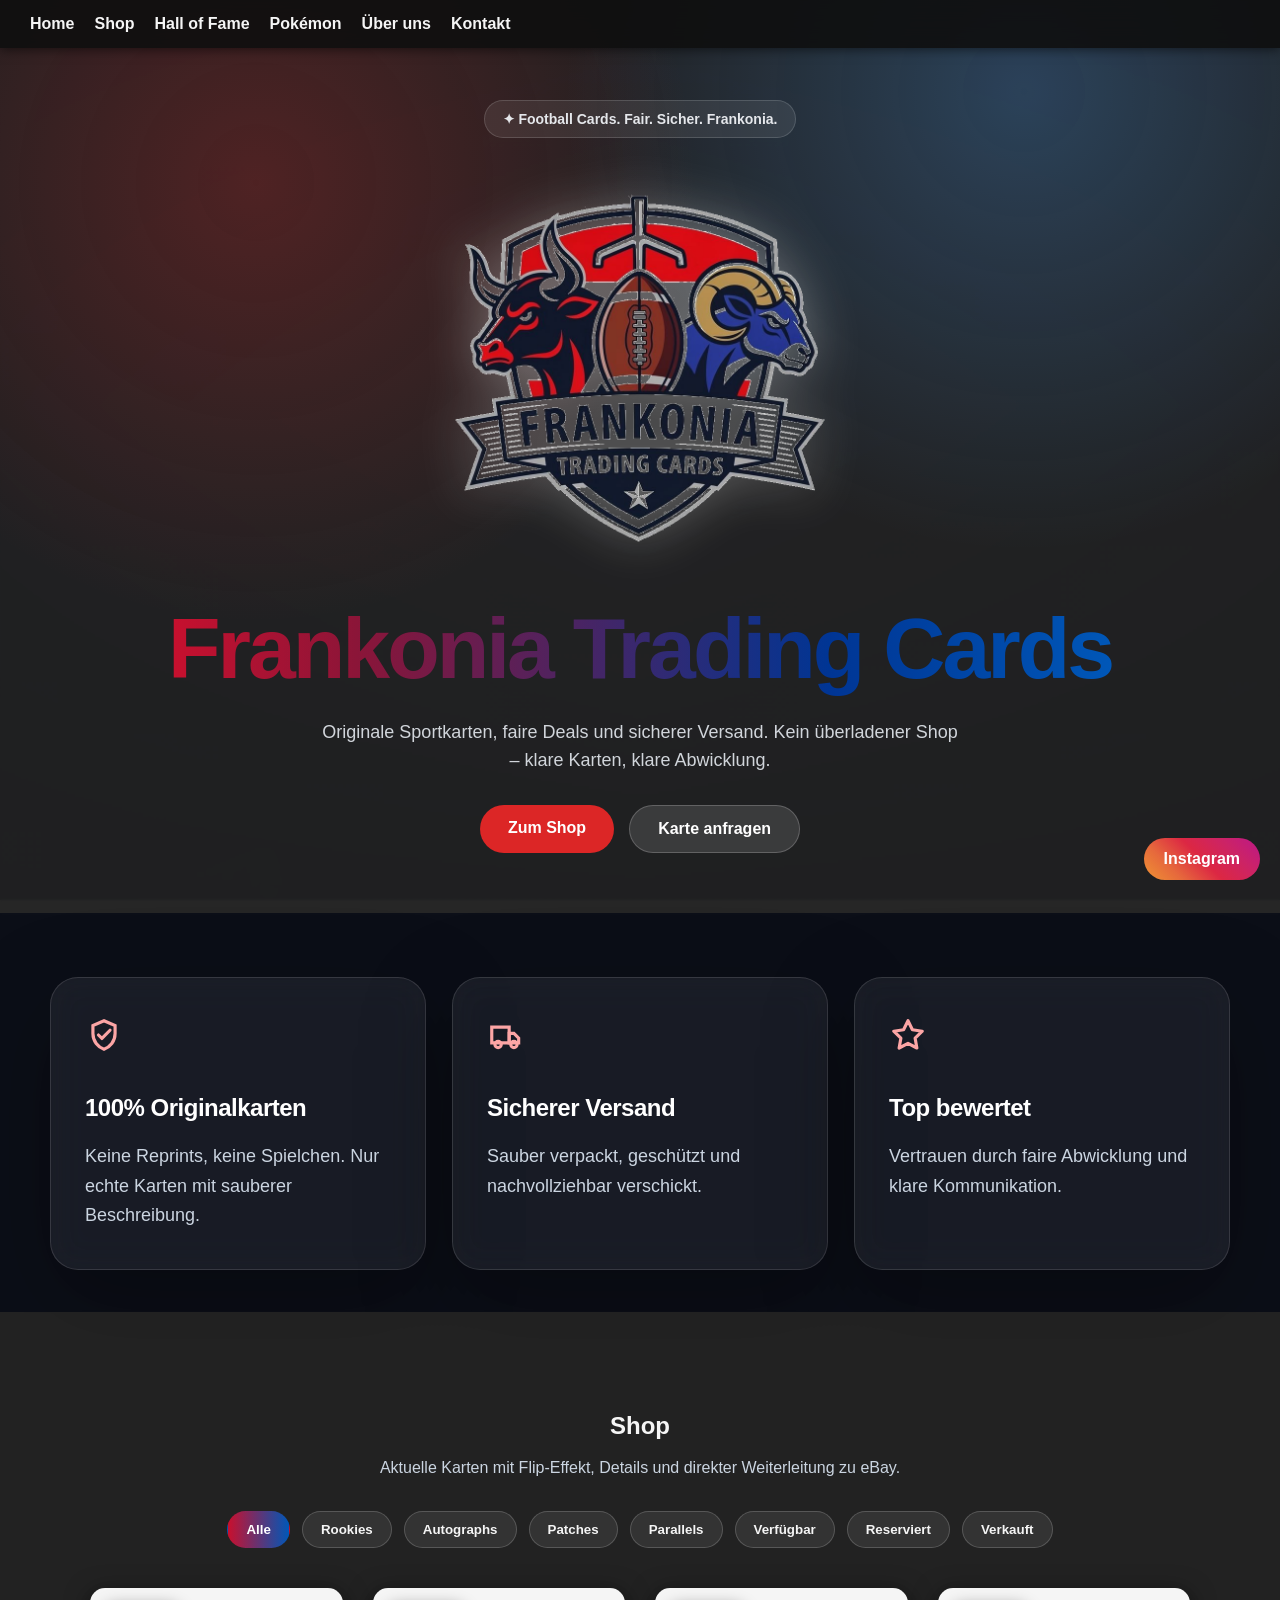
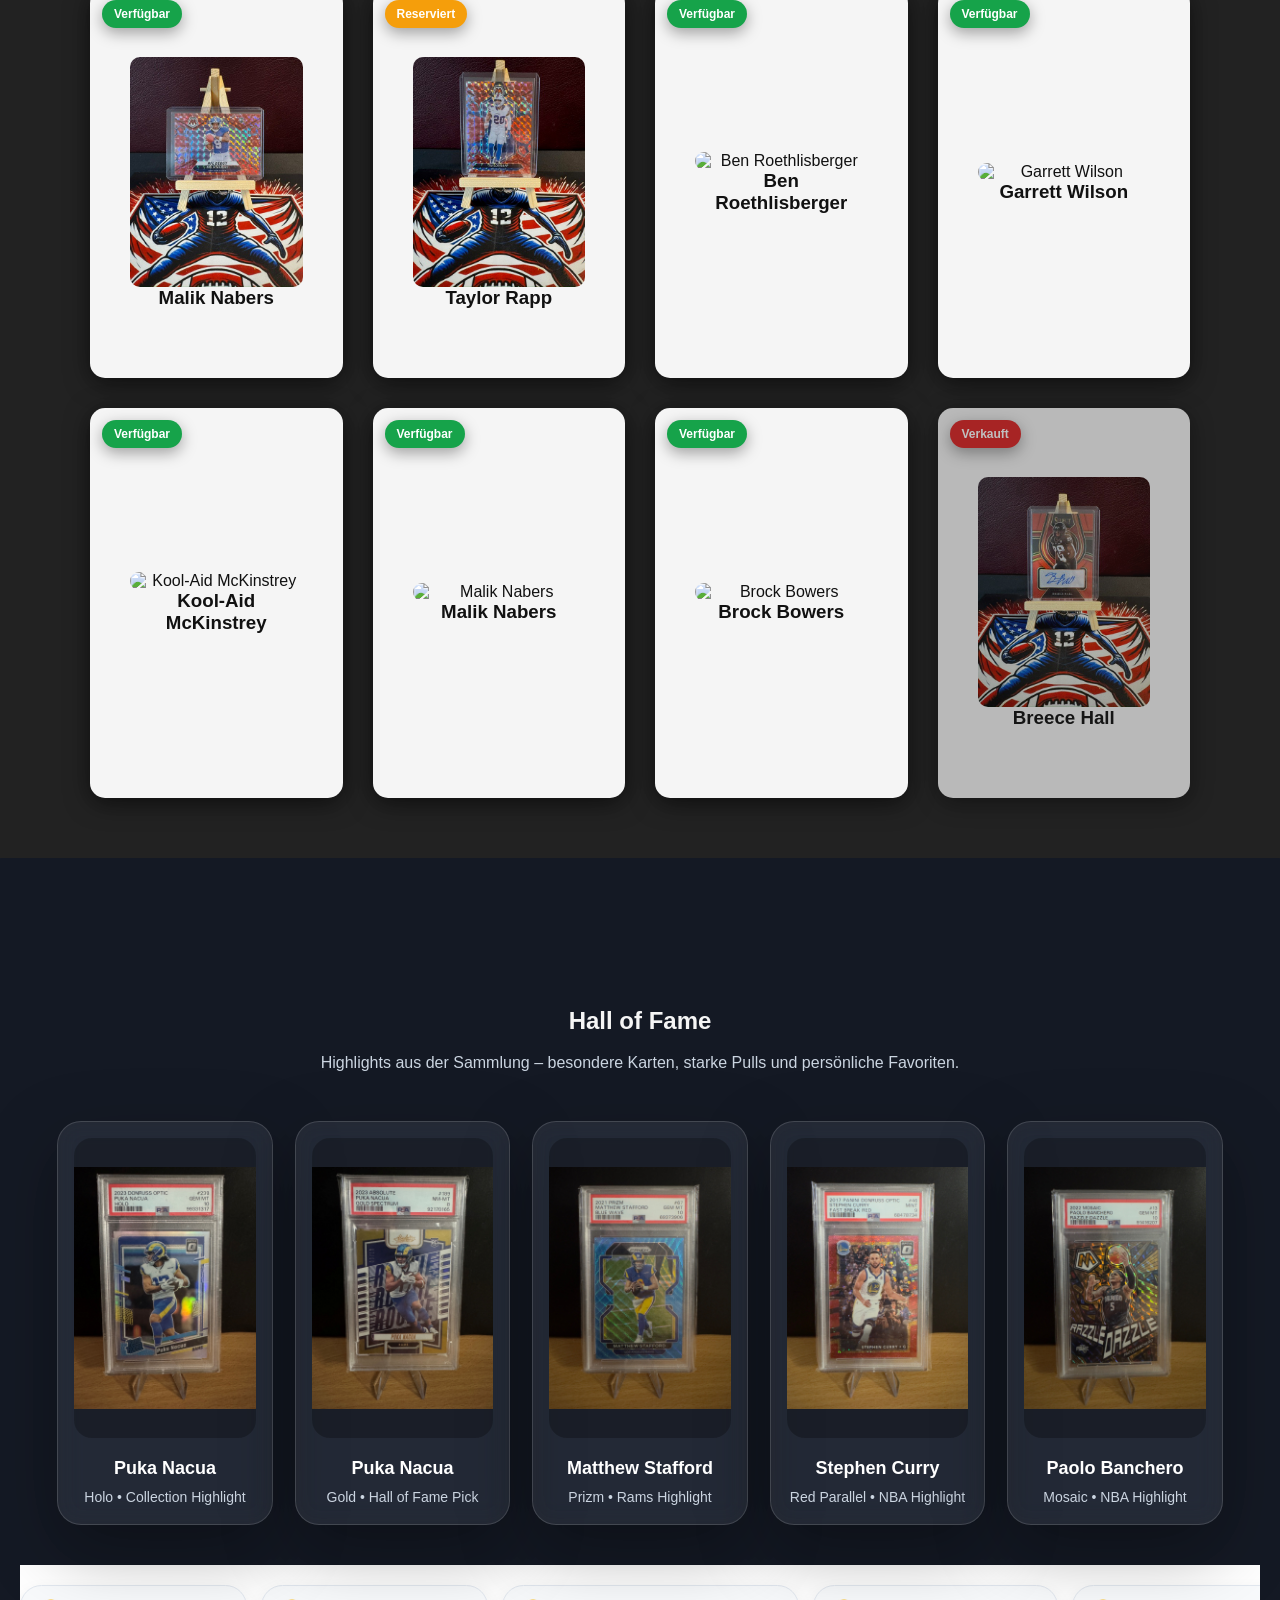
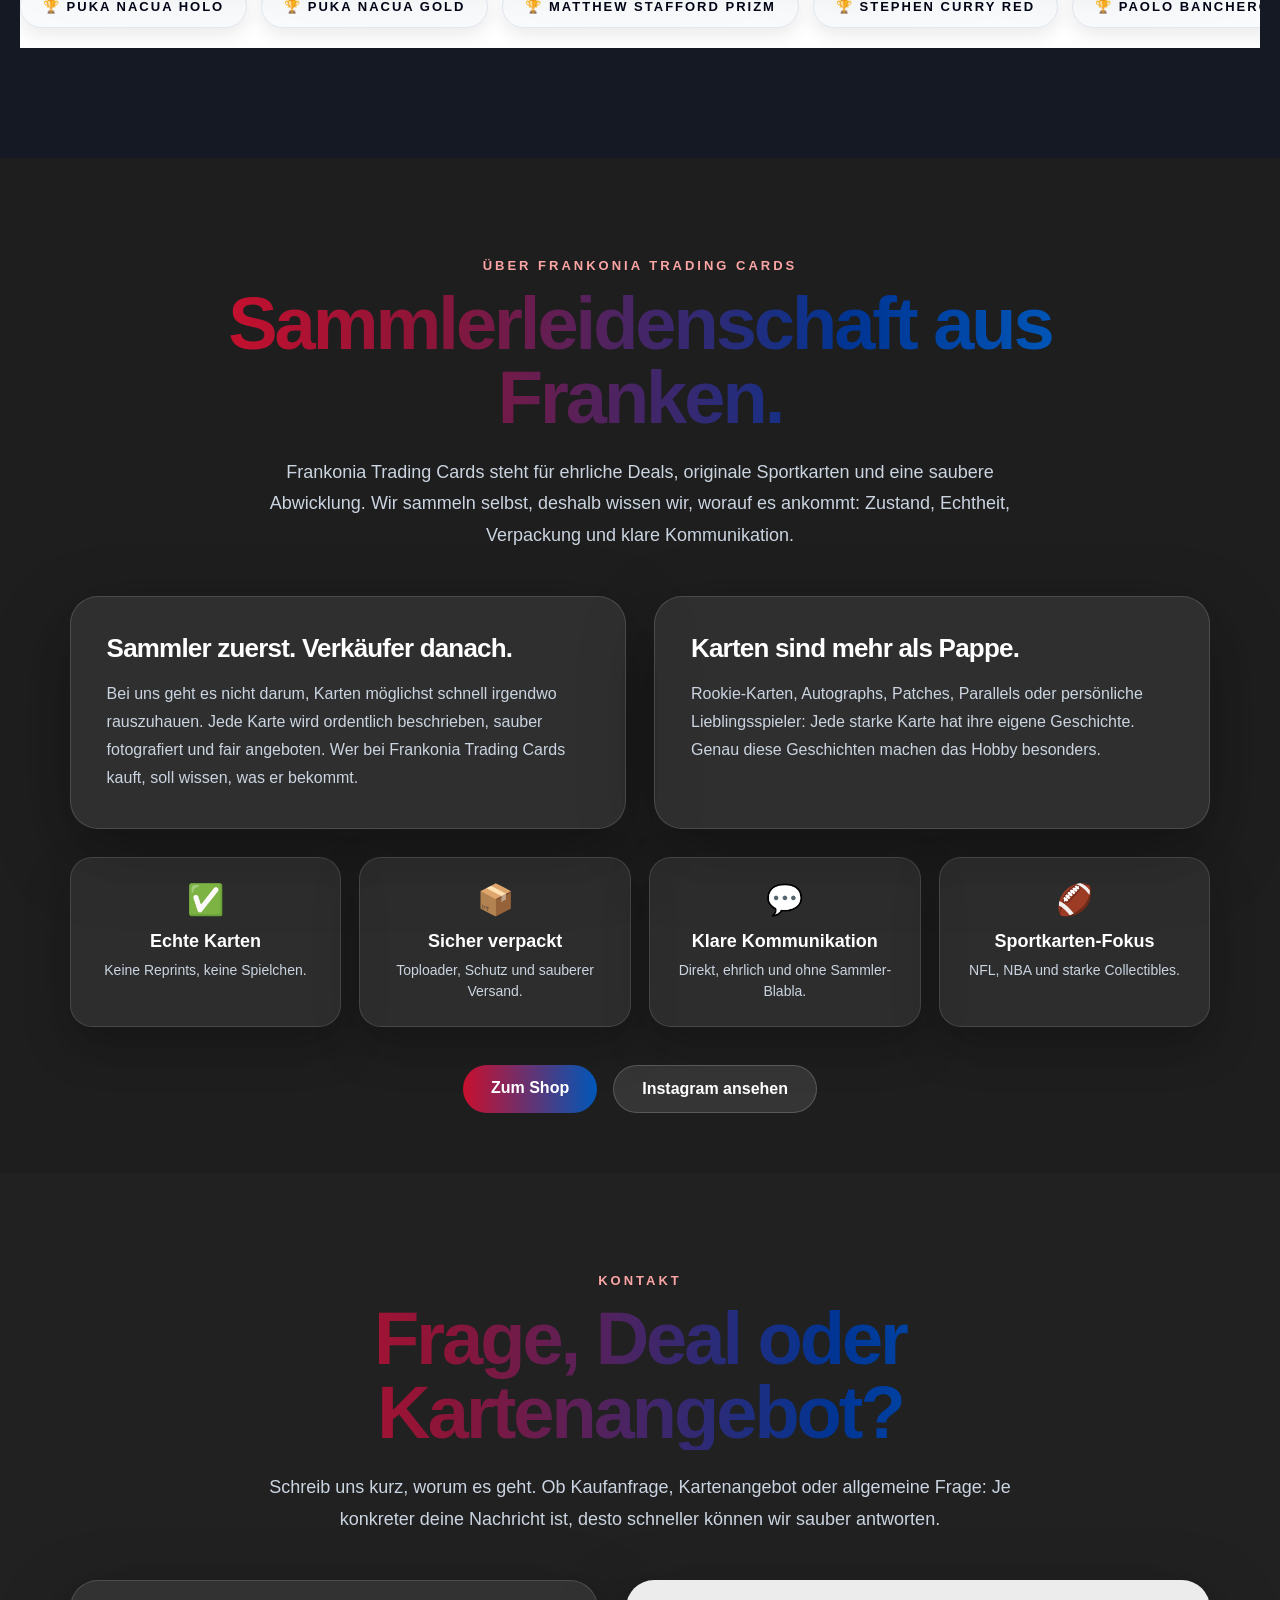
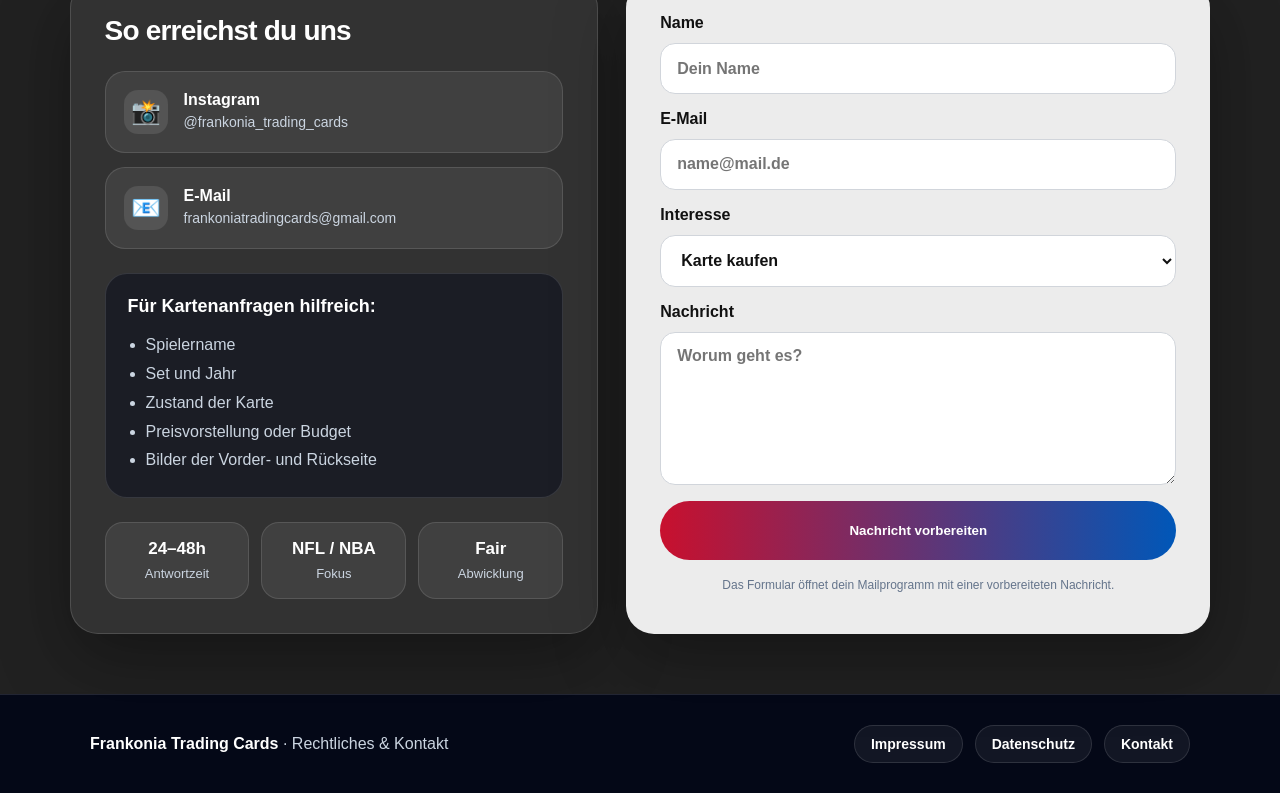
==== commit f9a060cc: "Add files via upload" ====
--- a/index.html
+++ b/index.html
@@ -77,11 +77,12 @@
 <!-- NAVIGATION -->
 <nav class="navbar">
   <ul>
-    <li><a href="#home">Home</a></li>
-    <li><a href="#shop">Shop</a></li>
-    <li><a href="#hall">Hall of Fame</a></li>
-    <li><a href="#about">Über uns</a></li>
-    <li><a href="#kontakt">Kontakt</a></li>
+    <li><a href="index.html#home">Home</a></li>
+    <li><a href="index.html#shop">Shop</a></li>
+    <li><a href="index.html#hall">Hall of Fame</a></li>
+    <li><a href="pokemon.html">Pokémon</a></li>
+    <li><a href="index.html#about">Über uns</a></li>
+    <li><a href="index.html#kontakt">Kontakt</a></li>
   </ul>
 </nav>
 
@@ -212,71 +213,174 @@
 </section>
 
 <!-- ÜBER UNS -->
+<!-- ÜBER UNS -->
 <section id="about" class="section about-section">
-  <h2>Über uns</h2>
-
-  <div class="about-grid">
-    <div class="about-box">
-      <h3>Sammler zuerst. Verkäufer danach.</h3>
-      <p>
-        Frankonia Trading Cards kommt aus echter Sammelleidenschaft.
-        Für uns zählen Zustand, Echtheit, faire Preise und eine saubere Kommunikation.
-      </p>
-    </div>
-
-    <div class="about-box">
-      <h3>Karten sind mehr als Pappe.</h3>
-      <p>
-        Rookie-Karten, Autographs, Patches, Parallels oder persönliche Lieblingsspieler:
-        Jede starke Karte hat ihre eigene Geschichte.
-      </p>
-    </div>
+  <div class="about-wrapper">
+
+    <p class="about-kicker">Über Frankonia Trading Cards</p>
+
+    <h2>Sammlerleidenschaft aus Franken.</h2>
+
+    <p class="about-intro">
+      Frankonia Trading Cards steht für ehrliche Deals, originale Sportkarten und eine saubere Abwicklung.
+      Wir sammeln selbst, deshalb wissen wir, worauf es ankommt: Zustand, Echtheit, Verpackung und klare Kommunikation.
+    </p>
+
+    <div class="about-grid">
+      <div class="about-box about-box-large">
+        <h3>Sammler zuerst. Verkäufer danach.</h3>
+        <p>
+          Bei uns geht es nicht darum, Karten möglichst schnell irgendwo rauszuhauen.
+          Jede Karte wird ordentlich beschrieben, sauber fotografiert und fair angeboten.
+          Wer bei Frankonia Trading Cards kauft, soll wissen, was er bekommt.
+        </p>
+      </div>
+
+      <div class="about-box about-box-large">
+        <h3>Karten sind mehr als Pappe.</h3>
+        <p>
+          Rookie-Karten, Autographs, Patches, Parallels oder persönliche Lieblingsspieler:
+          Jede starke Karte hat ihre eigene Geschichte. Genau diese Geschichten machen das Hobby besonders.
+        </p>
+      </div>
+    </div>
+
+    <div class="about-values">
+      <div class="about-value">
+        <span>✅</span>
+        <h4>Echte Karten</h4>
+        <p>Keine Reprints, keine Spielchen.</p>
+      </div>
+
+      <div class="about-value">
+        <span>📦</span>
+        <h4>Sicher verpackt</h4>
+        <p>Toploader, Schutz und sauberer Versand.</p>
+      </div>
+
+      <div class="about-value">
+        <span>💬</span>
+        <h4>Klare Kommunikation</h4>
+        <p>Direkt, ehrlich und ohne Sammler-Blabla.</p>
+      </div>
+
+      <div class="about-value">
+        <span>🏈</span>
+        <h4>Sportkarten-Fokus</h4>
+        <p>NFL, NBA und starke Collectibles.</p>
+      </div>
+    </div>
+
+    <div class="about-cta">
+      <a href="#shop" class="about-button primary">Zum Shop</a>
+      <a href="https://www.instagram.com/frankonia_trading_cards/" target="_blank" class="about-button secondary">
+        Instagram ansehen
+      </a>
+    </div>
+
   </div>
 </section>
 
 <!-- KONTAKT -->
 <section id="kontakt" class="section kontakt-section">
-  <h2>Kontakt</h2>
-  
-  <p>Folge uns auf Instagram oder schreib uns direkt eine Mail.</p>
-
-  <div class="kontakt-buttons">
-    <a href="https://www.instagram.com/frankonia_trading_cards/" target="_blank" class="insta-button">
-      Zu unserem Instagram
-    </a>
-  </div>
-
-  <form id="contactForm" class="contact-form">
-    <label>
-      Name
-      <input name="name" autocomplete="name" placeholder="Dein Name" required>
-    </label>
-
-    <label>
-      E-Mail
-      <input name="email" type="email" autocomplete="email" placeholder="name@mail.de" required>
-    </label>
-
-    <label>
-      Interesse
-      <select name="interest">
-        <option>Karte kaufen</option>
-        <option>Karte verkaufen</option>
-        <option>Allgemeine Frage</option>
-      </select>
-    </label>
-
-    <label>
-      Nachricht
-      <textarea name="message" placeholder="Worum geht es?" required></textarea>
-    </label>
-
-    <button class="submit-button" type="submit">Nachricht vorbereiten</button>
-
-    <p class="form-note">
-      Das Formular öffnet dein Mailprogramm mit einer vorbereiteten Nachricht.
-    </p>
-  </form>
+  <div class="contact-wrapper">
+
+    <div class="contact-head">
+      <p class="contact-kicker">Kontakt</p>
+      <h2>Frage, Deal oder Kartenangebot?</h2>
+      <p class="contact-intro">
+        Schreib uns kurz, worum es geht. Ob Kaufanfrage, Kartenangebot oder allgemeine Frage:
+        Je konkreter deine Nachricht ist, desto schneller können wir sauber antworten.
+      </p>
+    </div>
+
+    <div class="contact-layout">
+
+      <div class="contact-info-panel">
+        <h3>So erreichst du uns</h3>
+
+        <div class="contact-methods">
+          <a href="https://www.instagram.com/frankonia_trading_cards/" target="_blank" class="contact-method">
+            <span>📸</span>
+            <div>
+              <strong>Instagram</strong>
+              <p>@frankonia_trading_cards</p>
+            </div>
+          </a>
+
+          <a href="mailto:frankoniatradingcards@gmail.com" class="contact-method">
+            <span>📧</span>
+            <div>
+              <strong>E-Mail</strong>
+              <p>frankoniatradingcards@gmail.com</p>
+            </div>
+          </a>
+        </div>
+
+        <div class="contact-note-box">
+          <h4>Für Kartenanfragen hilfreich:</h4>
+          <ul>
+            <li>Spielername</li>
+            <li>Set und Jahr</li>
+            <li>Zustand der Karte</li>
+            <li>Preisvorstellung oder Budget</li>
+            <li>Bilder der Vorder- und Rückseite</li>
+          </ul>
+        </div>
+
+        <div class="contact-mini-grid">
+          <div class="contact-mini-card">
+            <strong>24–48h</strong>
+            <span>Antwortzeit</span>
+          </div>
+
+          <div class="contact-mini-card">
+            <strong>NFL / NBA</strong>
+            <span>Fokus</span>
+          </div>
+
+          <div class="contact-mini-card">
+            <strong>Fair</strong>
+            <span>Abwicklung</span>
+          </div>
+        </div>
+      </div>
+
+      <form id="contactForm" class="contact-form contact-form-modern">
+        <label>
+          Name
+          <input name="name" autocomplete="name" placeholder="Dein Name" required>
+        </label>
+
+        <label>
+          E-Mail
+          <input name="email" type="email" autocomplete="email" placeholder="name@mail.de" required>
+        </label>
+
+        <label>
+          Interesse
+          <select name="interest">
+            <option>Karte kaufen</option>
+            <option>Karte verkaufen</option>
+            <option>Allgemeine Frage</option>
+          </select>
+        </label>
+
+        <label>
+          Nachricht
+          <textarea name="message" placeholder="Worum geht es?" required></textarea>
+        </label>
+
+        <button class="submit-button" type="submit">Nachricht vorbereiten</button>
+
+        <p class="form-note">
+          Das Formular öffnet dein Mailprogramm mit einer vorbereiteten Nachricht.
+        </p>
+      </form>
+
+    </div>
+
+  </div>
 </section>
 
 <!-- FOOTER -->
@@ -324,6 +428,51 @@
     status: "Reserviert",
     ebay: "https://www.ebay.de/usr/frankonia_trading_cards"
   },
+   {
+    name: "Ben Roethlisberger",
+    image: "Ben.jpg",
+    details: "Immortals • 2023 Certified",
+    price: "4,99€",
+    type: "Blue",
+    status: "Verfügbar",
+    ebay: "https://www.ebay.de/usr/frankonia_trading_cards"
+  },
+   {
+    name: "Garrett Wilson",
+    image: "GarrettWilson.jpg",
+    details: "marquee • 2022 Prizm",
+    price: "4,99€",
+    type: "Pink Parallel",
+    status: "Verfügbar",
+    ebay: "https://www.ebay.de/usr/frankonia_trading_cards"
+  },
+   {
+    name: "Kool-Aid McKinstrey",
+    image: "Kool-Aid.jpg",
+    details: "Red Parallel • Prizm",
+    price: "2,99€",
+    type: "Red Parallel",
+    status: "Verfügbar",
+    ebay: "https://www.ebay.de/usr/frankonia_trading_cards"
+  },
+   {
+    name: "Malik Nabers",
+    image: "Nabers.jpg",
+    details: "Franchise Foundation • 2023 Certified",
+    price: "5,99€",
+    type: "Parallel",
+    status: "Verfügbar",
+    ebay: "https://www.ebay.de/usr/frankonia_trading_cards"
+  },
+   {
+    name: "Brock Bowers",
+    image: "BrockBowers.jpg",
+    details: "The Rookies • 2024 Donruss",
+    price: "10,99€",
+    type: "Parallel",
+    status: "Verfügbar",
+    ebay: "https://www.ebay.de/usr/frankonia_trading_cards"
+  },
   {
     name: "Breece Hall",
     image: "BreeceHall.jpg",
--- a/style.css
+++ b/style.css
@@ -605,61 +605,327 @@
 /* ABOUT */
 .about-section {
   color: #f5f5f5;
-  background: rgba(31, 31, 31, 0.72);
+  background: rgba(31, 31, 31, 0.60);
   backdrop-filter: blur(1px);
+  justify-content: center;
+}
+
+.about-wrapper {
+  width: min(1150px, 92%);
+  display: flex;
+  flex-direction: column;
+  align-items: center;
+}
+
+.about-kicker {
+  color: #fca5a5;
+  font-size: 13px;
+  font-weight: 900;
+  letter-spacing: 3px;
+  text-transform: uppercase;
+  margin-bottom: 14px;
+}
+
+.about-section h2 {
+  max-width: 850px;
+  font-size: clamp(42px, 6vw, 74px);
+  line-height: 1;
+  letter-spacing: -3px;
+  background: linear-gradient(90deg, #C8102E 0%, #8B1538 25%, #003594 75%, #0057B8 100%);
+  -webkit-background-clip: text;
+  -webkit-text-fill-color: transparent;
+  background-clip: text;
+  color: transparent;
+}
+
+.about-intro {
+  max-width: 780px;
+  margin-top: 22px;
+  color: #cbd5e1;
+  font-size: 18px;
+  line-height: 1.75;
 }
 
 .about-grid {
-  margin-top: 40px;
+  margin-top: 45px;
   display: grid;
   grid-template-columns: repeat(2, minmax(250px, 1fr));
-  gap: 30px;
-  width: min(1100px, 90%);
+  gap: 28px;
+  width: 100%;
 }
 
 .about-box {
+  background: rgba(255,255,255,0.08);
+  border: 1px solid rgba(255,255,255,0.14);
+  border-radius: 28px;
+  padding: 36px;
+  box-shadow: 0 25px 70px rgba(0,0,0,0.35);
+  text-align: left;
+}
+
+.about-box-large {
+  min-height: 230px;
+}
+
+.about-box h3 {
+  color: #ffffff;
+  font-size: 26px;
+  margin-bottom: 16px;
+  letter-spacing: -0.8px;
+}
+
+.about-box p {
+  color: #cbd5e1;
+  line-height: 1.75;
+  font-size: 16px;
+}
+
+.about-values {
+  width: 100%;
+  margin-top: 28px;
+  display: grid;
+  grid-template-columns: repeat(4, 1fr);
+  gap: 18px;
+}
+
+.about-value {
   background: rgba(255,255,255,0.07);
   border: 1px solid rgba(255,255,255,0.12);
-  border-radius: 25px;
-  padding: 35px;
-  box-shadow: 0 20px 60px rgba(0,0,0,0.35);
-}
-
-.about-box h3 {
-  font-size: 24px;
-  margin-bottom: 15px;
-}
-
-.about-box p {
+  border-radius: 22px;
+  padding: 24px 18px;
+  box-shadow: 0 18px 45px rgba(0,0,0,0.28);
+  text-align: center;
+}
+
+.about-value span {
+  font-size: 30px;
+  display: block;
+  margin-bottom: 14px;
+}
+
+.about-value h4 {
+  color: #ffffff;
+  font-size: 18px;
+  margin-bottom: 8px;
+}
+
+.about-value p {
   color: #cbd5e1;
-  line-height: 1.7;
+  font-size: 14px;
+  line-height: 1.5;
+}
+
+.about-cta {
+  display: flex;
+  justify-content: center;
+  gap: 16px;
+  flex-wrap: wrap;
+  margin-top: 38px;
+}
+
+.about-button {
+  padding: 14px 28px;
+  border-radius: 999px;
+  text-decoration: none;
+  font-weight: bold;
+  transition: 0.3s;
+}
+
+.about-button:hover {
+  transform: translateY(-3px);
+}
+
+.about-button.primary {
+  background: linear-gradient(90deg, #C8102E, #0057B8);
+  color: white;
+}
+
+.about-button.secondary {
+  background: rgba(255,255,255,0.10);
+  border: 1px solid rgba(255,255,255,0.18);
+  color: white;
 }
 
 /* KONTAKT */
 .kontakt-section {
   color: #f5f5f5;
-  background: rgba(36, 36, 36, 0.72);
+  background: rgba(36, 36, 36, 0.60);
   backdrop-filter: blur(1px);
-}
-
-.kontakt-buttons {
+  justify-content: center;
+}
+
+.contact-wrapper {
+  width: min(1150px, 92%);
   display: flex;
-  gap: 15px;
-  flex-wrap: wrap;
-  justify-content: center;
-}
-
+  flex-direction: column;
+  align-items: center;
+}
+
+.contact-head {
+  max-width: 780px;
+  text-align: center;
+}
+
+.contact-kicker {
+  color: #fca5a5;
+  font-size: 13px;
+  font-weight: 900;
+  letter-spacing: 3px;
+  text-transform: uppercase;
+  margin-bottom: 14px;
+}
+
+.contact-head h2 {
+  font-size: clamp(42px, 6vw, 74px);
+  line-height: 1;
+  letter-spacing: -3px;
+  background: linear-gradient(90deg, #C8102E 0%, #8B1538 25%, #003594 75%, #0057B8 100%);
+  -webkit-background-clip: text;
+  -webkit-text-fill-color: transparent;
+  background-clip: text;
+  color: transparent;
+}
+
+.contact-intro {
+  margin-top: 22px;
+  color: #cbd5e1;
+  font-size: 18px;
+  line-height: 1.75;
+}
+
+.contact-layout {
+  width: 100%;
+  margin-top: 45px;
+  display: grid;
+  grid-template-columns: 0.95fr 1.05fr;
+  gap: 28px;
+  align-items: stretch;
+}
+
+.contact-info-panel {
+  background: rgba(255,255,255,0.08);
+  border: 1px solid rgba(255,255,255,0.14);
+  border-radius: 28px;
+  padding: 34px;
+  box-shadow: 0 25px 70px rgba(0,0,0,0.35);
+  text-align: left;
+}
+
+.contact-info-panel h3 {
+  color: #ffffff;
+  font-size: 28px;
+  margin-bottom: 24px;
+  letter-spacing: -0.8px;
+}
+
+.contact-methods {
+  display: grid;
+  gap: 14px;
+}
+
+.contact-method {
+  display: flex;
+  align-items: center;
+  gap: 16px;
+  padding: 18px;
+  border-radius: 20px;
+  background: rgba(255,255,255,0.07);
+  border: 1px solid rgba(255,255,255,0.12);
+  text-decoration: none;
+  transition: 0.3s;
+}
+
+.contact-method:hover {
+  transform: translateY(-3px);
+  background: rgba(255,255,255,0.12);
+}
+
+.contact-method span {
+  width: 44px;
+  height: 44px;
+  display: grid;
+  place-items: center;
+  border-radius: 14px;
+  background: rgba(255,255,255,0.10);
+  font-size: 24px;
+  flex-shrink: 0;
+}
+
+.contact-method strong {
+  display: block;
+  color: #ffffff;
+  font-size: 16px;
+  margin-bottom: 4px;
+}
+
+.contact-method p {
+  color: #cbd5e1;
+  font-size: 14px;
+  line-height: 1.4;
+}
+
+.contact-note-box {
+  margin-top: 24px;
+  padding: 22px;
+  border-radius: 22px;
+  background: rgba(2, 6, 23, 0.45);
+  border: 1px solid rgba(255,255,255,0.12);
+}
+
+.contact-note-box h4 {
+  color: #ffffff;
+  font-size: 18px;
+  margin-bottom: 14px;
+}
+
+.contact-note-box ul {
+  padding-left: 18px;
+  color: #cbd5e1;
+  line-height: 1.8;
+}
+
+.contact-mini-grid {
+  margin-top: 24px;
+  display: grid;
+  grid-template-columns: repeat(3, 1fr);
+  gap: 12px;
+}
+
+.contact-mini-card {
+  padding: 16px 10px;
+  border-radius: 18px;
+  background: rgba(255,255,255,0.07);
+  border: 1px solid rgba(255,255,255,0.12);
+  text-align: center;
+}
+
+.contact-mini-card strong {
+  display: block;
+  color: #ffffff;
+  font-size: 17px;
+  margin-bottom: 5px;
+}
+
+.contact-mini-card span {
+  color: #cbd5e1;
+  font-size: 13px;
+}
+
+/* FORMULAR */
 .contact-form {
-  margin-top: 35px;
-  width: min(600px, 90%);
+  width: 100%;
   display: grid;
   gap: 16px;
-  background: #f5f5f5;
+  background: rgba(245, 245, 245, 0.96);
   color: #111;
-  padding: 30px;
-  border-radius: 25px;
-  box-shadow: 0 20px 60px rgba(0,0,0,0.45);
+  padding: 34px;
+  border-radius: 28px;
+  box-shadow: 0 25px 70px rgba(0,0,0,0.35);
   text-align: left;
+}
+
+.contact-form-modern {
+  min-height: 100%;
 }
 
 .contact-form label {
@@ -681,16 +947,23 @@
   outline: none;
 }
 
+.contact-form input:focus,
+.contact-form select:focus,
+.contact-form textarea:focus {
+  border-color: #0057B8;
+  box-shadow: 0 0 0 3px rgba(0, 87, 184, 0.15);
+}
+
 .contact-form textarea {
-  min-height: 120px;
+  min-height: 150px;
   resize: vertical;
 }
 
 .submit-button {
-  min-height: 52px;
+  min-height: 54px;
   border: none;
   border-radius: 999px;
-  background: #111827;
+  background: linear-gradient(90deg, #C8102E, #0057B8);
   color: white;
   font-weight: bold;
   cursor: pointer;
@@ -698,8 +971,8 @@
 }
 
 .submit-button:hover {
-  background: #dc2626;
   transform: translateY(-2px);
+  box-shadow: 0 15px 35px rgba(0,0,0,0.30);
 }
 
 .form-note {
@@ -985,3 +1258,76 @@
     transform: translate3d(0, 12vh, 0) rotate(var(--r));
   }
 }
+
+@media (max-width: 900px) {
+  .about-grid {
+    grid-template-columns: 1fr;
+  }
+
+  .about-values {
+    grid-template-columns: repeat(2, 1fr);
+  }
+
+  .about-box {
+    text-align: center;
+  }
+}
+
+@media (max-width: 600px) {
+  .about-section h2 {
+    font-size: 38px;
+    letter-spacing: -1px;
+  }
+
+  .about-intro {
+    font-size: 16px;
+  }
+
+  .about-values {
+    grid-template-columns: 1fr;
+  }
+
+  .about-button {
+    width: 100%;
+    max-width: 320px;
+    text-align: center;
+  }
+}
+
+@media (max-width: 900px) {
+  .contact-layout {
+    grid-template-columns: 1fr;
+  }
+
+  .contact-info-panel {
+    text-align: center;
+  }
+
+  .contact-method {
+    text-align: left;
+  }
+}
+
+@media (max-width: 600px) {
+  .contact-head h2 {
+    font-size: 38px;
+    letter-spacing: -1px;
+  }
+
+  .contact-intro {
+    font-size: 16px;
+  }
+
+  .contact-info-panel,
+  .contact-form {
+    padding: 24px;
+  }
+
+  .contact-mini-grid {
+    grid-template-columns: 1fr;
+  }
+
+  .contact-method {
+    align-items: flex-start;
+  }
+}
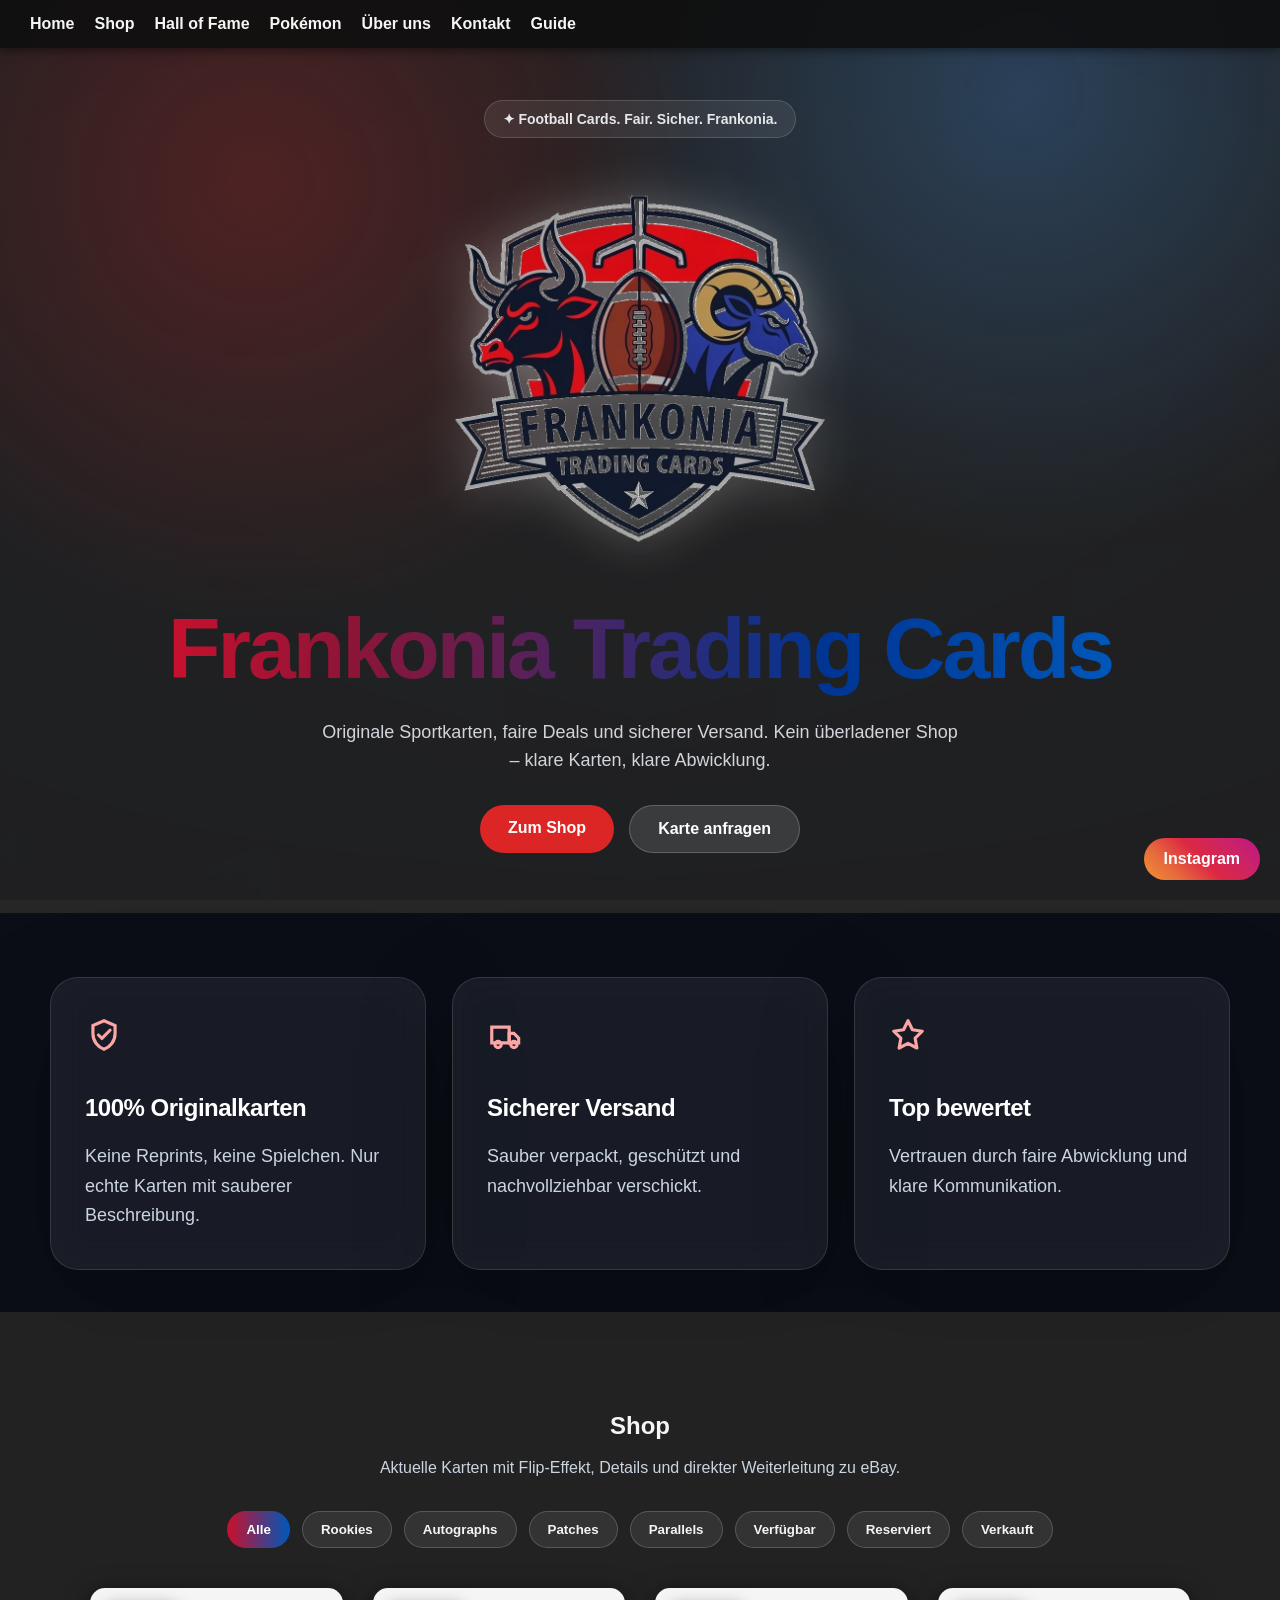
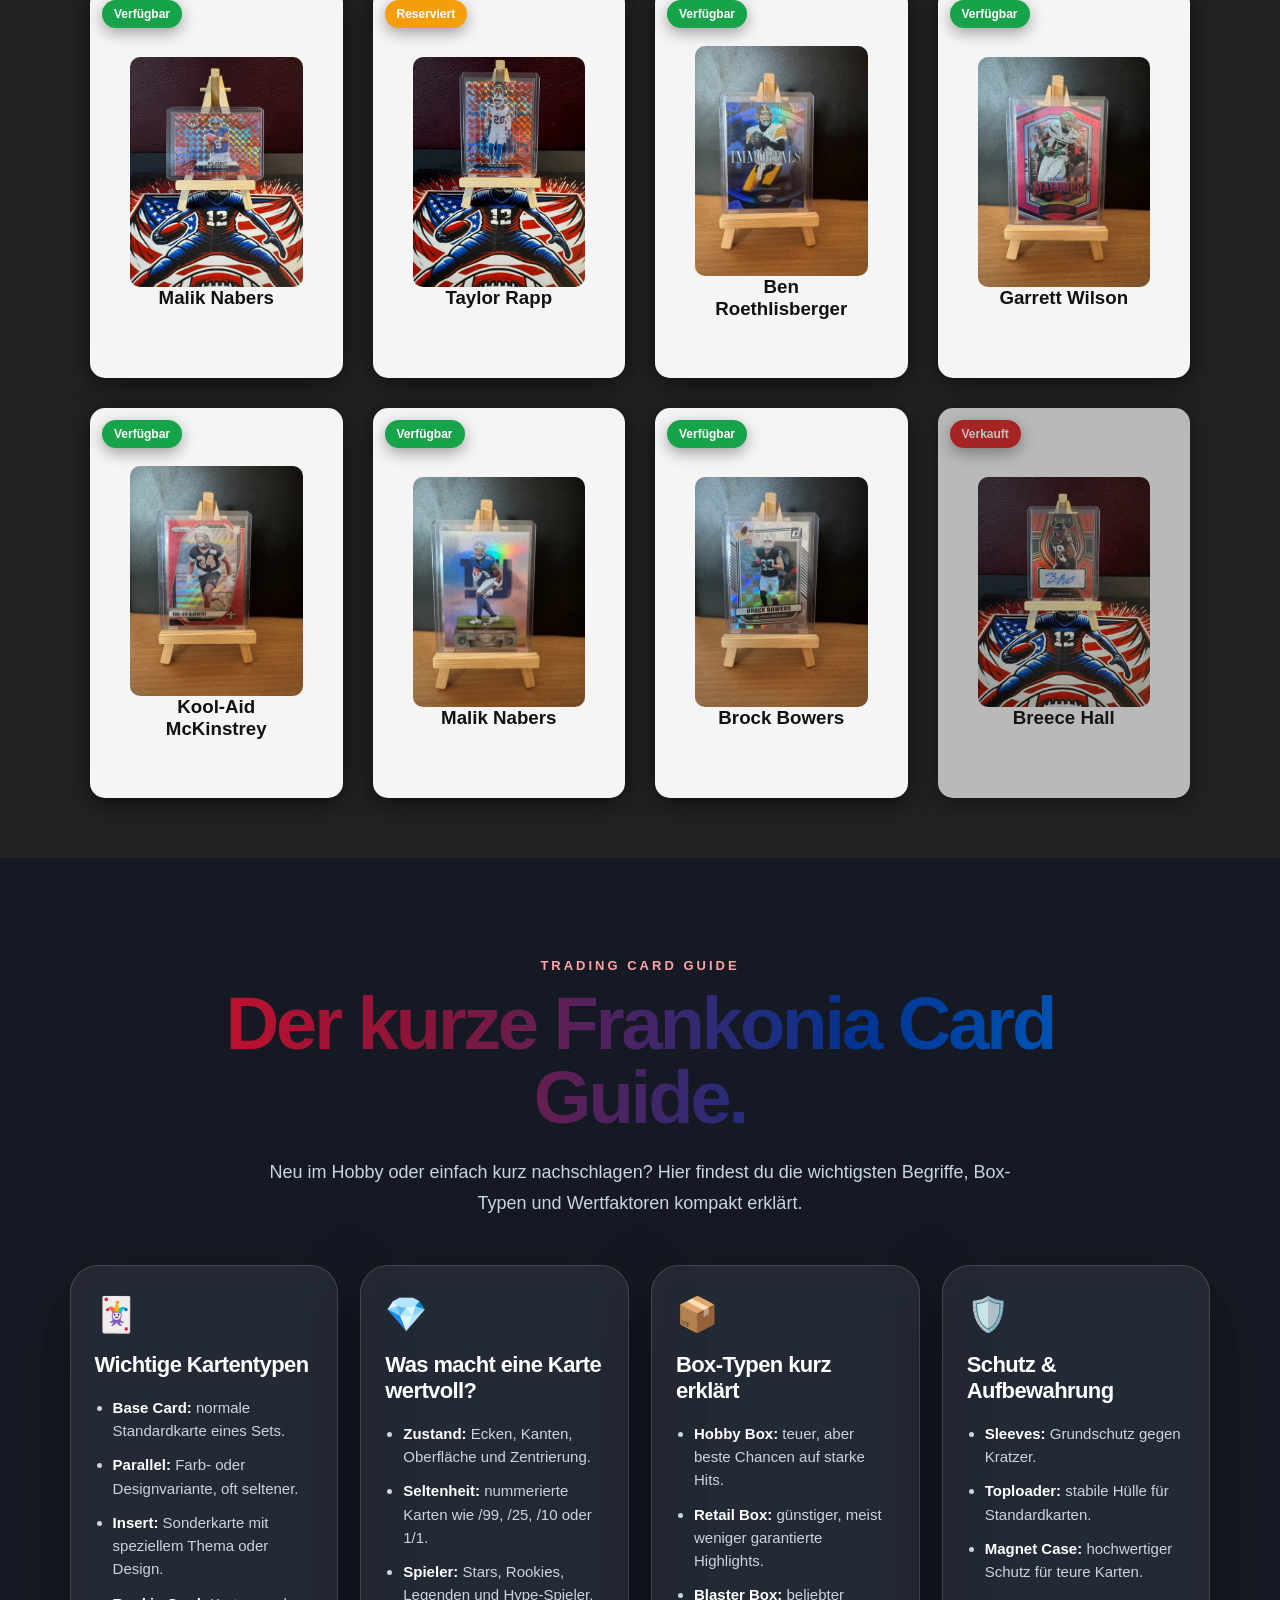
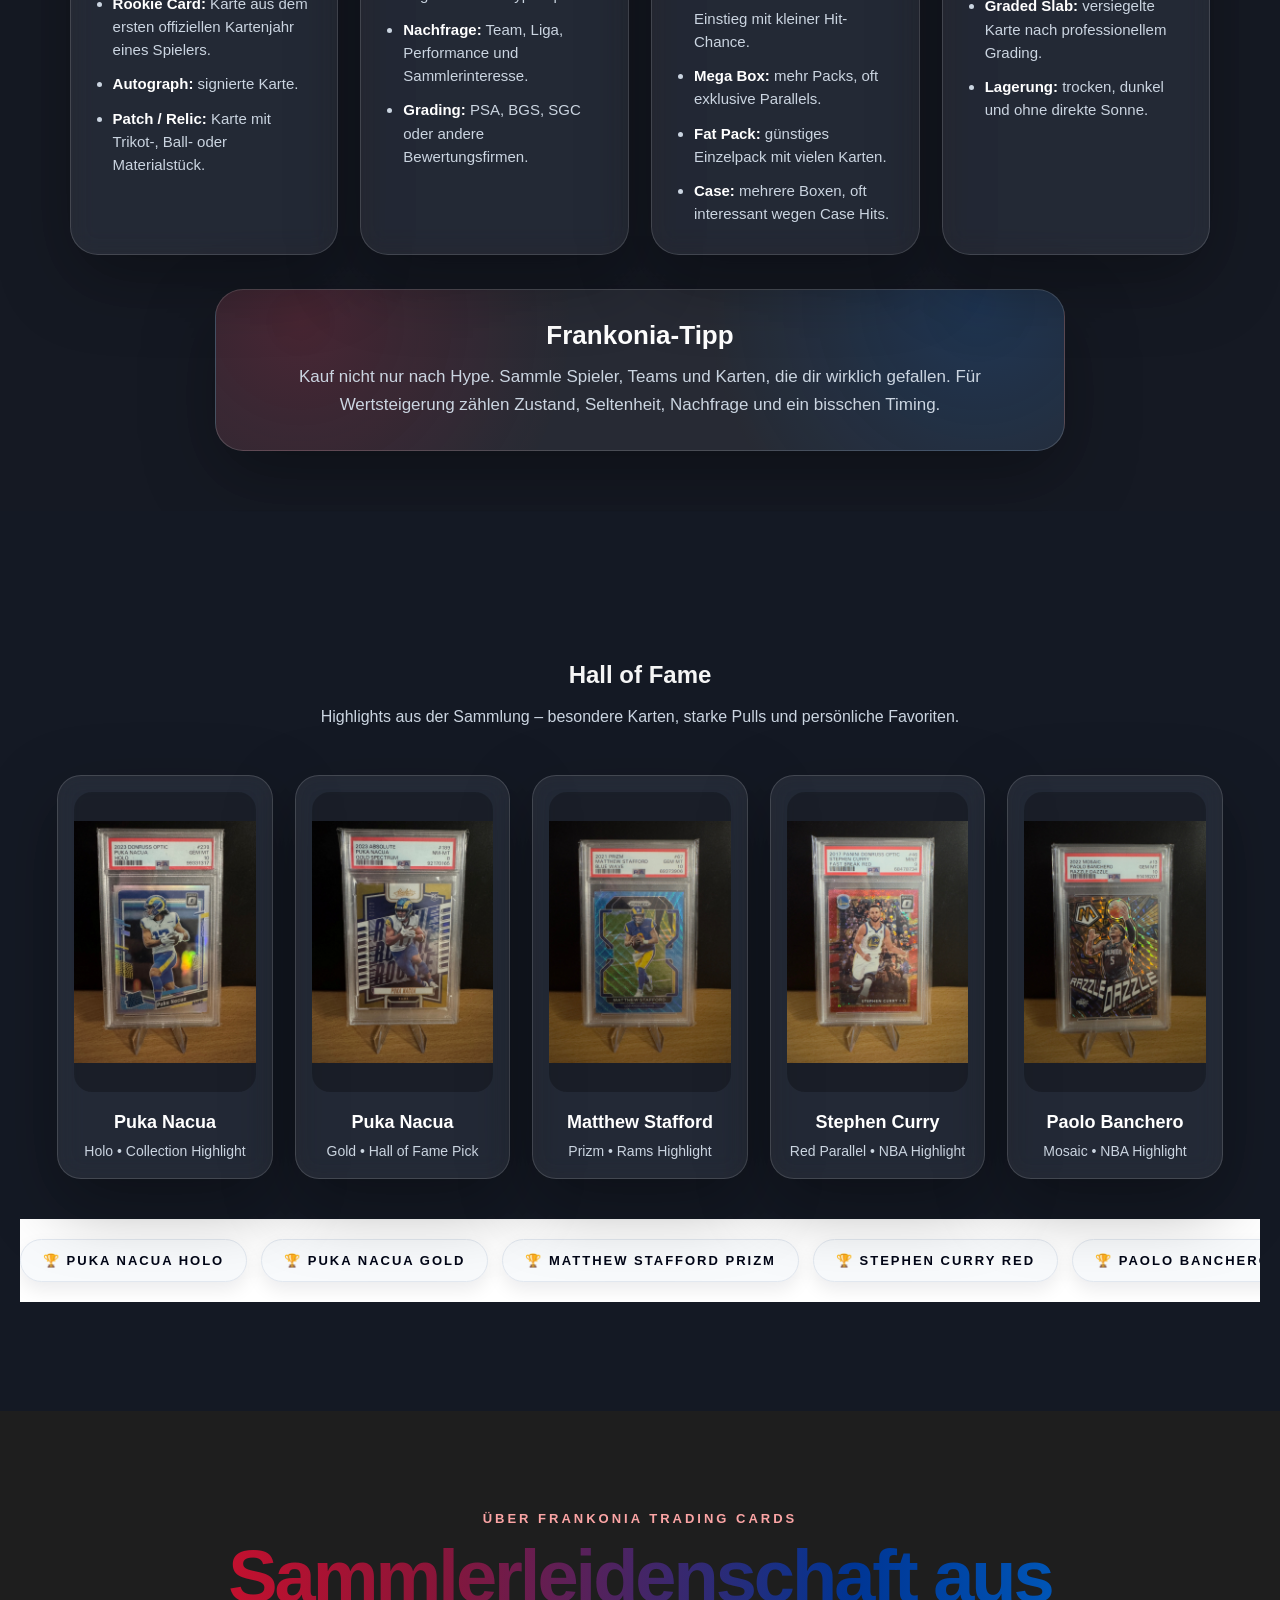
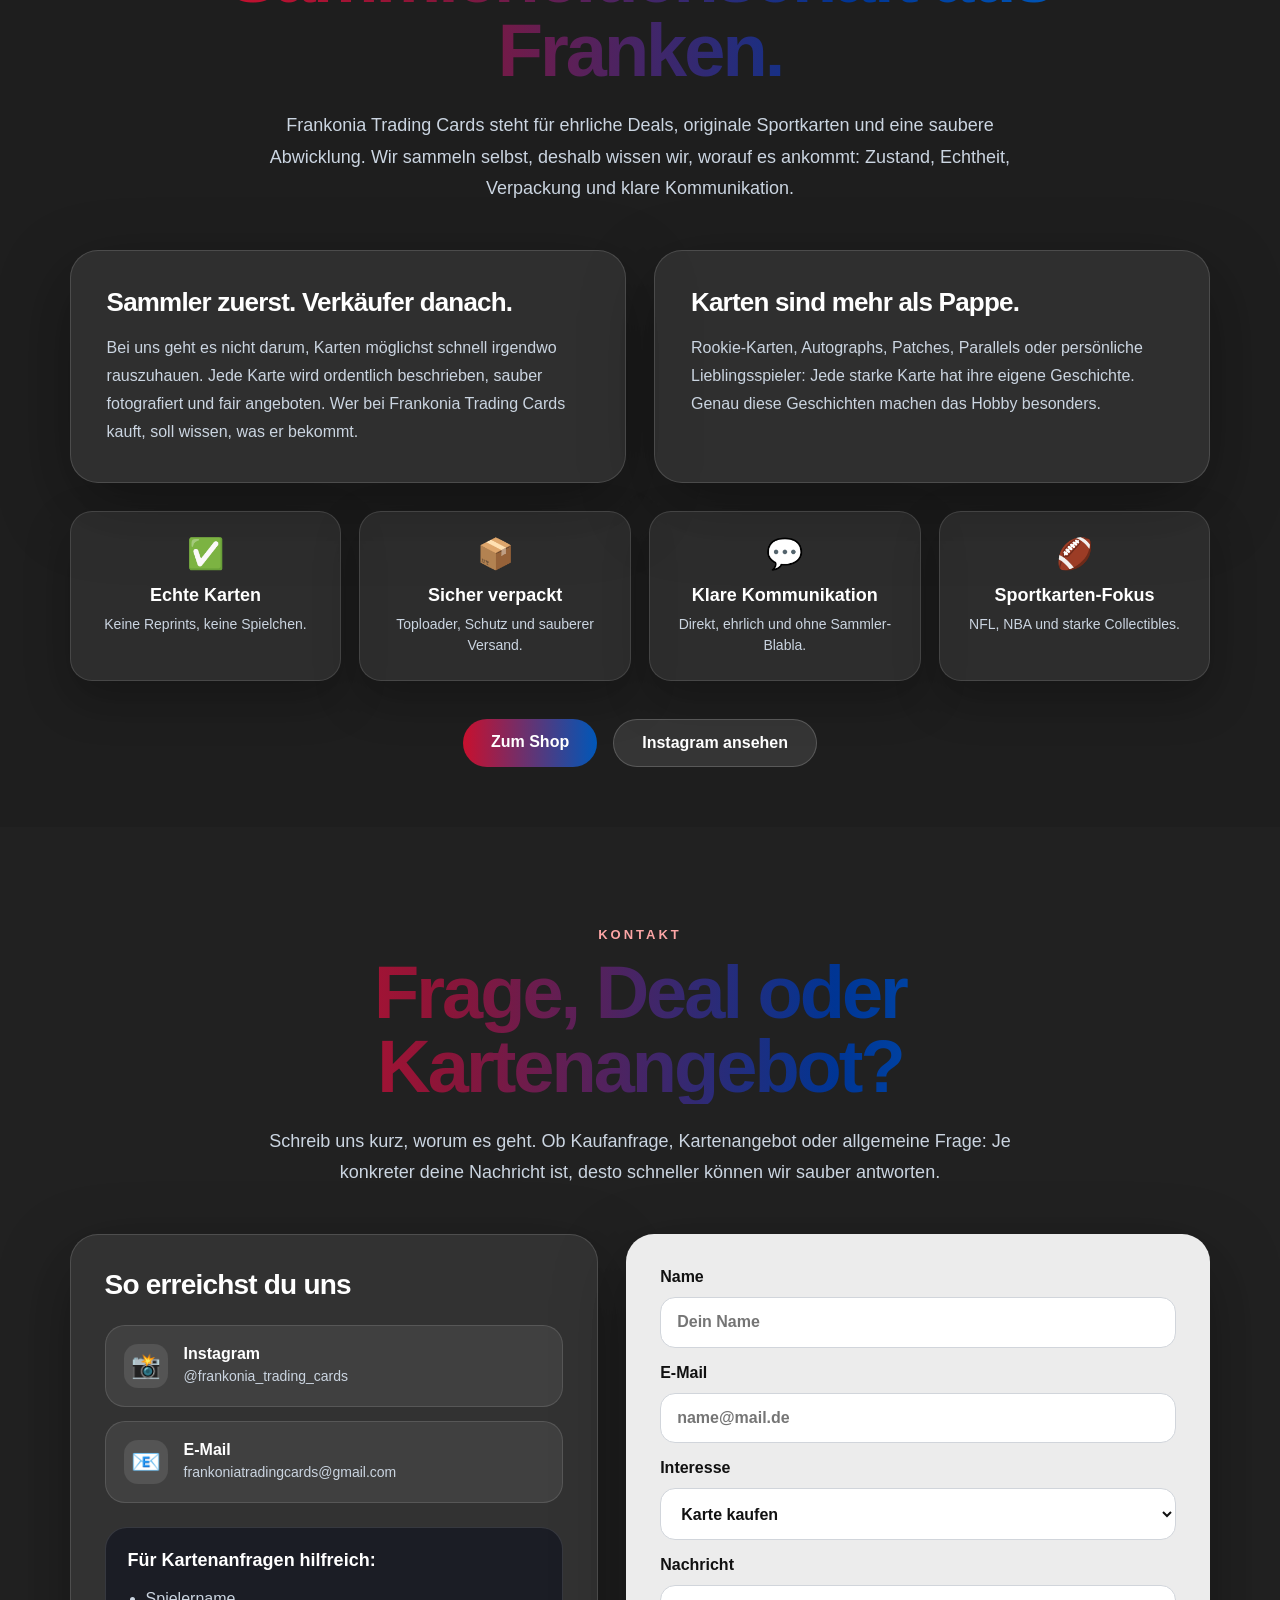
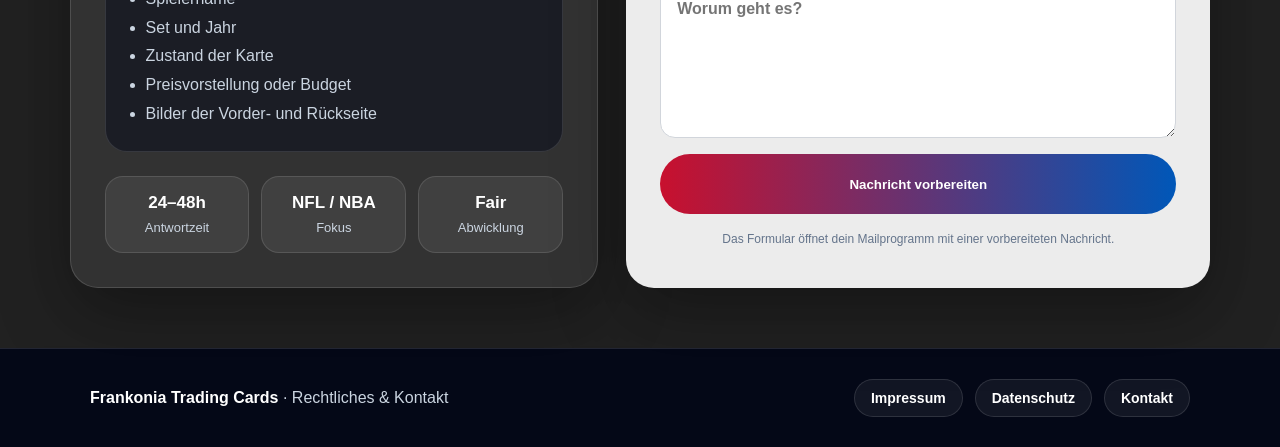
==== commit fda5bc55: "Add files via upload" ====
--- a/index.html
+++ b/index.html
@@ -83,6 +83,7 @@
     <li><a href="pokemon.html">Pokémon</a></li>
     <li><a href="index.html#about">Über uns</a></li>
     <li><a href="index.html#kontakt">Kontakt</a></li>
+	<li><a href="index.html#guide">Guide</a></li>
   </ul>
 </nav>
 
@@ -156,6 +157,83 @@
   </div>
 
   <div class="card-grid" id="cardGrid"></div>
+</section>
+
+<!-- TRADING CARD GUIDE -->
+<section id="guide" class="section guide-section">
+  <div class="guide-wrapper">
+
+    <p class="guide-kicker">Trading Card Guide</p>
+    <h2>Der kurze Frankonia Card Guide.</h2>
+
+    <p class="guide-intro">
+      Neu im Hobby oder einfach kurz nachschlagen? Hier findest du die wichtigsten Begriffe,
+      Box-Typen und Wertfaktoren kompakt erklärt.
+    </p>
+
+    <div class="guide-grid">
+
+      <article class="guide-card">
+        <span>🃏</span>
+        <h3>Wichtige Kartentypen</h3>
+        <ul>
+          <li><strong>Base Card:</strong> normale Standardkarte eines Sets.</li>
+          <li><strong>Parallel:</strong> Farb- oder Designvariante, oft seltener.</li>
+          <li><strong>Insert:</strong> Sonderkarte mit speziellem Thema oder Design.</li>
+          <li><strong>Rookie Card:</strong> Karte aus dem ersten offiziellen Kartenjahr eines Spielers.</li>
+          <li><strong>Autograph:</strong> signierte Karte.</li>
+          <li><strong>Patch / Relic:</strong> Karte mit Trikot-, Ball- oder Materialstück.</li>
+        </ul>
+      </article>
+
+      <article class="guide-card">
+        <span>💎</span>
+        <h3>Was macht eine Karte wertvoll?</h3>
+        <ul>
+          <li><strong>Zustand:</strong> Ecken, Kanten, Oberfläche und Zentrierung.</li>
+          <li><strong>Seltenheit:</strong> nummerierte Karten wie /99, /25, /10 oder 1/1.</li>
+          <li><strong>Spieler:</strong> Stars, Rookies, Legenden und Hype-Spieler.</li>
+          <li><strong>Nachfrage:</strong> Team, Liga, Performance und Sammlerinteresse.</li>
+          <li><strong>Grading:</strong> PSA, BGS, SGC oder andere Bewertungsfirmen.</li>
+        </ul>
+      </article>
+
+      <article class="guide-card">
+        <span>📦</span>
+        <h3>Box-Typen kurz erklärt</h3>
+        <ul>
+          <li><strong>Hobby Box:</strong> teuer, aber beste Chancen auf starke Hits.</li>
+          <li><strong>Retail Box:</strong> günstiger, meist weniger garantierte Highlights.</li>
+          <li><strong>Blaster Box:</strong> beliebter Einstieg mit kleiner Hit-Chance.</li>
+          <li><strong>Mega Box:</strong> mehr Packs, oft exklusive Parallels.</li>
+          <li><strong>Fat Pack:</strong> günstiges Einzelpack mit vielen Karten.</li>
+          <li><strong>Case:</strong> mehrere Boxen, oft interessant wegen Case Hits.</li>
+        </ul>
+      </article>
+
+      <article class="guide-card">
+        <span>🛡️</span>
+        <h3>Schutz & Aufbewahrung</h3>
+        <ul>
+          <li><strong>Sleeves:</strong> Grundschutz gegen Kratzer.</li>
+          <li><strong>Toploader:</strong> stabile Hülle für Standardkarten.</li>
+          <li><strong>Magnet Case:</strong> hochwertiger Schutz für teure Karten.</li>
+          <li><strong>Graded Slab:</strong> versiegelte Karte nach professionellem Grading.</li>
+          <li><strong>Lagerung:</strong> trocken, dunkel und ohne direkte Sonne.</li>
+        </ul>
+      </article>
+
+    </div>
+
+    <div class="guide-tip-box">
+      <h3>Frankonia-Tipp</h3>
+      <p>
+        Kauf nicht nur nach Hype. Sammle Spieler, Teams und Karten, die dir wirklich gefallen.
+        Für Wertsteigerung zählen Zustand, Seltenheit, Nachfrage und ein bisschen Timing.
+      </p>
+    </div>
+
+  </div>
 </section>
 
 <!-- HALL OF FAME -->
--- a/style.css
+++ b/style.css
@@ -501,6 +501,130 @@
 
 .card-back p {
   margin-top: 10px;
+}
+
+/* TRADING CARD GUIDE */
+.guide-section {
+  color: #f5f5f5;
+  background: rgba(17, 24, 39, 0.66);
+  backdrop-filter: blur(1px);
+  justify-content: center;
+}
+
+.guide-wrapper {
+  width: min(1180px, 92%);
+  display: flex;
+  flex-direction: column;
+  align-items: center;
+}
+
+.guide-kicker {
+  color: #fca5a5;
+  font-size: 13px;
+  font-weight: 900;
+  letter-spacing: 3px;
+  text-transform: uppercase;
+  margin-bottom: 14px;
+}
+
+.guide-section h2 {
+  max-width: 900px;
+  font-size: clamp(42px, 6vw, 74px);
+  line-height: 1;
+  letter-spacing: -3px;
+  font-weight: 900;
+  background: linear-gradient(90deg, #C8102E 0%, #8B1538 25%, #003594 75%, #0057B8 100%);
+  -webkit-background-clip: text;
+  -webkit-text-fill-color: transparent;
+  background-clip: text;
+  color: transparent;
+}
+
+.guide-intro {
+  max-width: 760px;
+  margin-top: 22px;
+  color: #cbd5e1;
+  font-size: 18px;
+  line-height: 1.75;
+}
+
+.guide-grid {
+  width: 100%;
+  margin-top: 45px;
+  display: grid;
+  grid-template-columns: repeat(4, 1fr);
+  gap: 22px;
+}
+
+.guide-card {
+  background: rgba(255,255,255,0.08);
+  border: 1px solid rgba(255,255,255,0.14);
+  border-radius: 28px;
+  padding: 28px 24px;
+  box-shadow: 0 25px 70px rgba(0,0,0,0.35);
+  backdrop-filter: blur(12px);
+  text-align: left;
+  transition: 0.3s;
+}
+
+.guide-card:hover {
+  transform: translateY(-6px);
+  background: rgba(255,255,255,0.12);
+  box-shadow: 0 35px 90px rgba(0,0,0,0.48);
+}
+
+.guide-card span {
+  display: block;
+  font-size: 34px;
+  margin-bottom: 18px;
+}
+
+.guide-card h3 {
+  color: #ffffff;
+  font-size: 22px;
+  margin-bottom: 18px;
+  letter-spacing: -0.6px;
+}
+
+.guide-card ul {
+  padding-left: 18px;
+  display: grid;
+  gap: 11px;
+}
+
+.guide-card li {
+  color: #cbd5e1;
+  font-size: 15px;
+  line-height: 1.55;
+}
+
+.guide-card strong {
+  color: #ffffff;
+}
+
+.guide-tip-box {
+  width: min(850px, 100%);
+  margin-top: 34px;
+  padding: 30px;
+  border-radius: 28px;
+  background:
+    radial-gradient(circle at 10% 20%, rgba(200, 16, 46, 0.20), transparent 35%),
+    radial-gradient(circle at 90% 10%, rgba(0, 87, 184, 0.22), transparent 35%),
+    rgba(255,255,255,0.08);
+  border: 1px solid rgba(255,255,255,0.16);
+  box-shadow: 0 25px 70px rgba(0,0,0,0.35);
+}
+
+.guide-tip-box h3 {
+  color: #ffffff;
+  font-size: 26px;
+  margin-bottom: 12px;
+}
+
+.guide-tip-box p {
+  color: #cbd5e1;
+  font-size: 17px;
+  line-height: 1.7;
 }
 
 /* HALL OF FAME */
@@ -1330,4 +1454,33 @@
   .contact-method {
     align-items: flex-start;
   }
+}
+
+@media (max-width: 1100px) {
+  .guide-grid {
+    grid-template-columns: repeat(2, 1fr);
+  }
+}
+
+@media (max-width: 600px) {
+  .guide-section h2 {
+    font-size: 38px;
+    letter-spacing: -1px;
+  }
+
+  .guide-intro {
+    font-size: 16px;
+  }
+
+  .guide-grid {
+    grid-template-columns: 1fr;
+  }
+
+  .guide-card {
+    padding: 24px;
+  }
+
+  .guide-tip-box {
+    padding: 24px;
+  }
 }
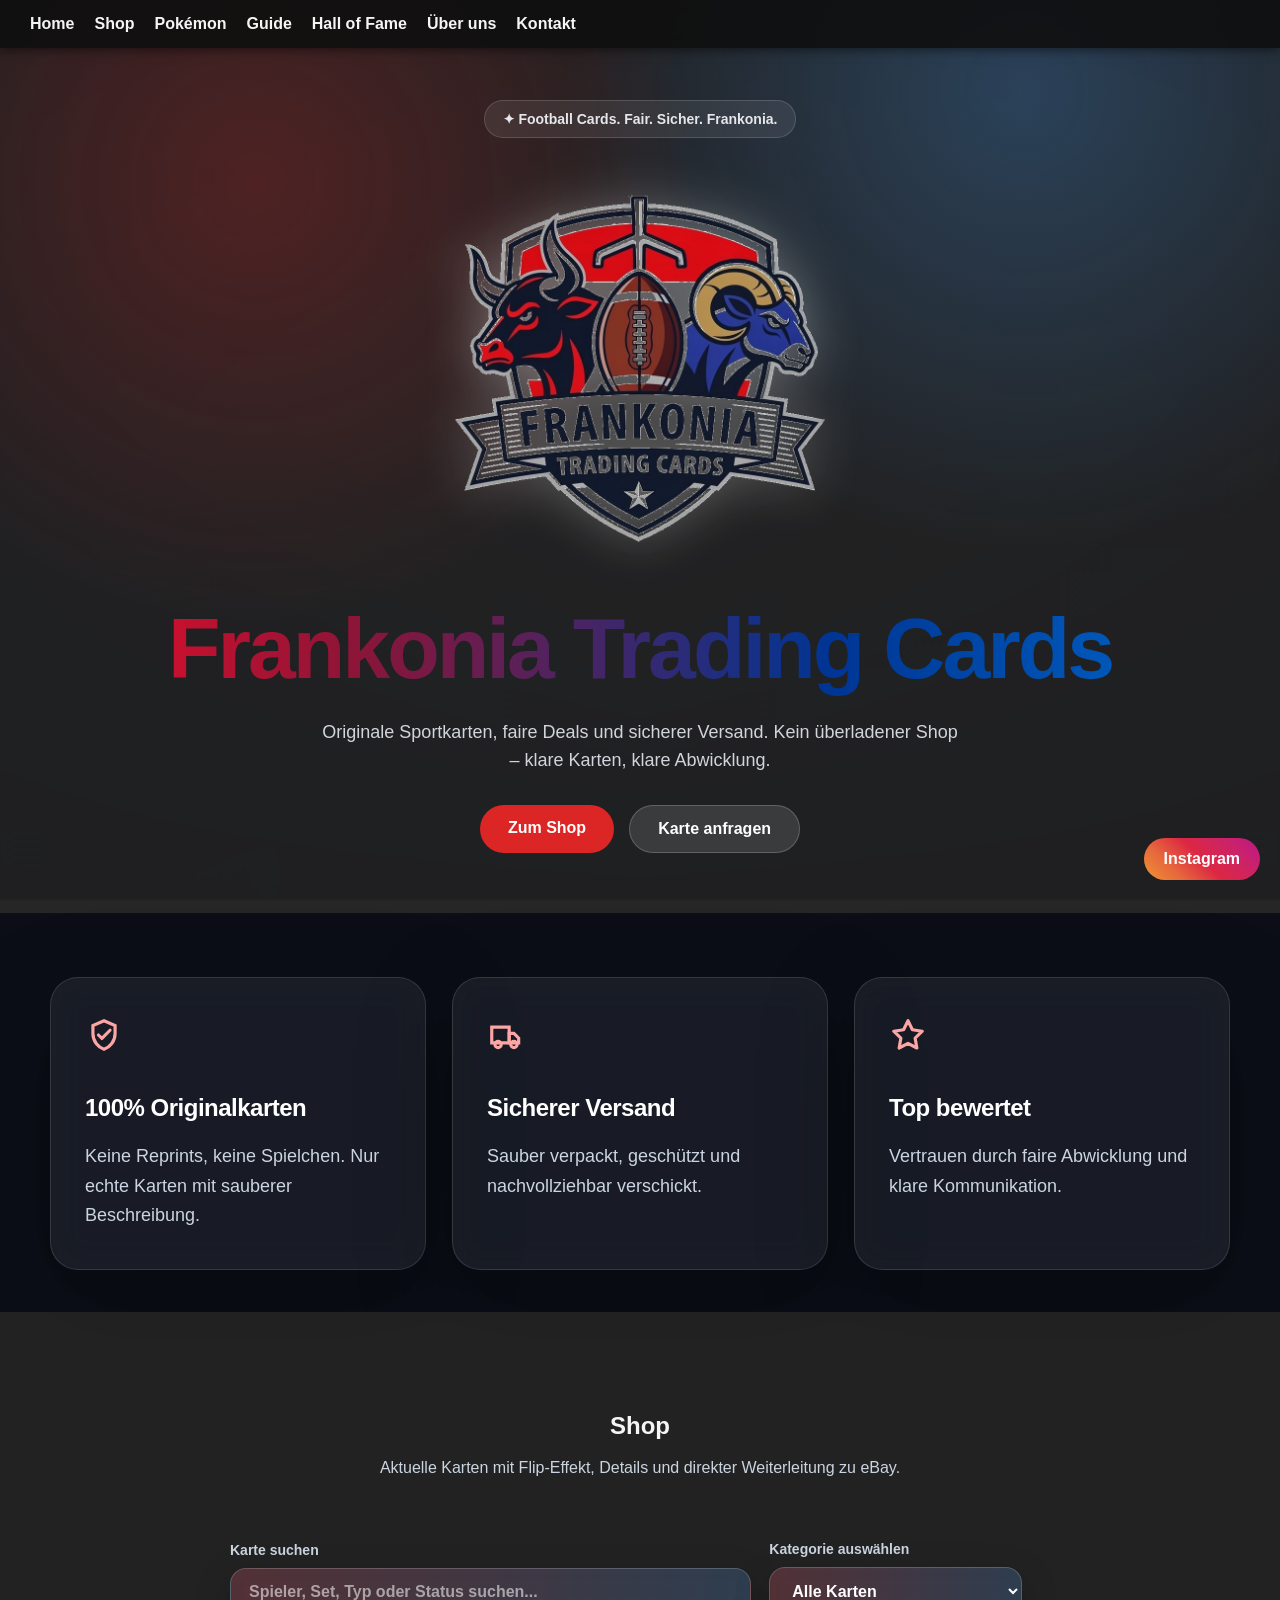
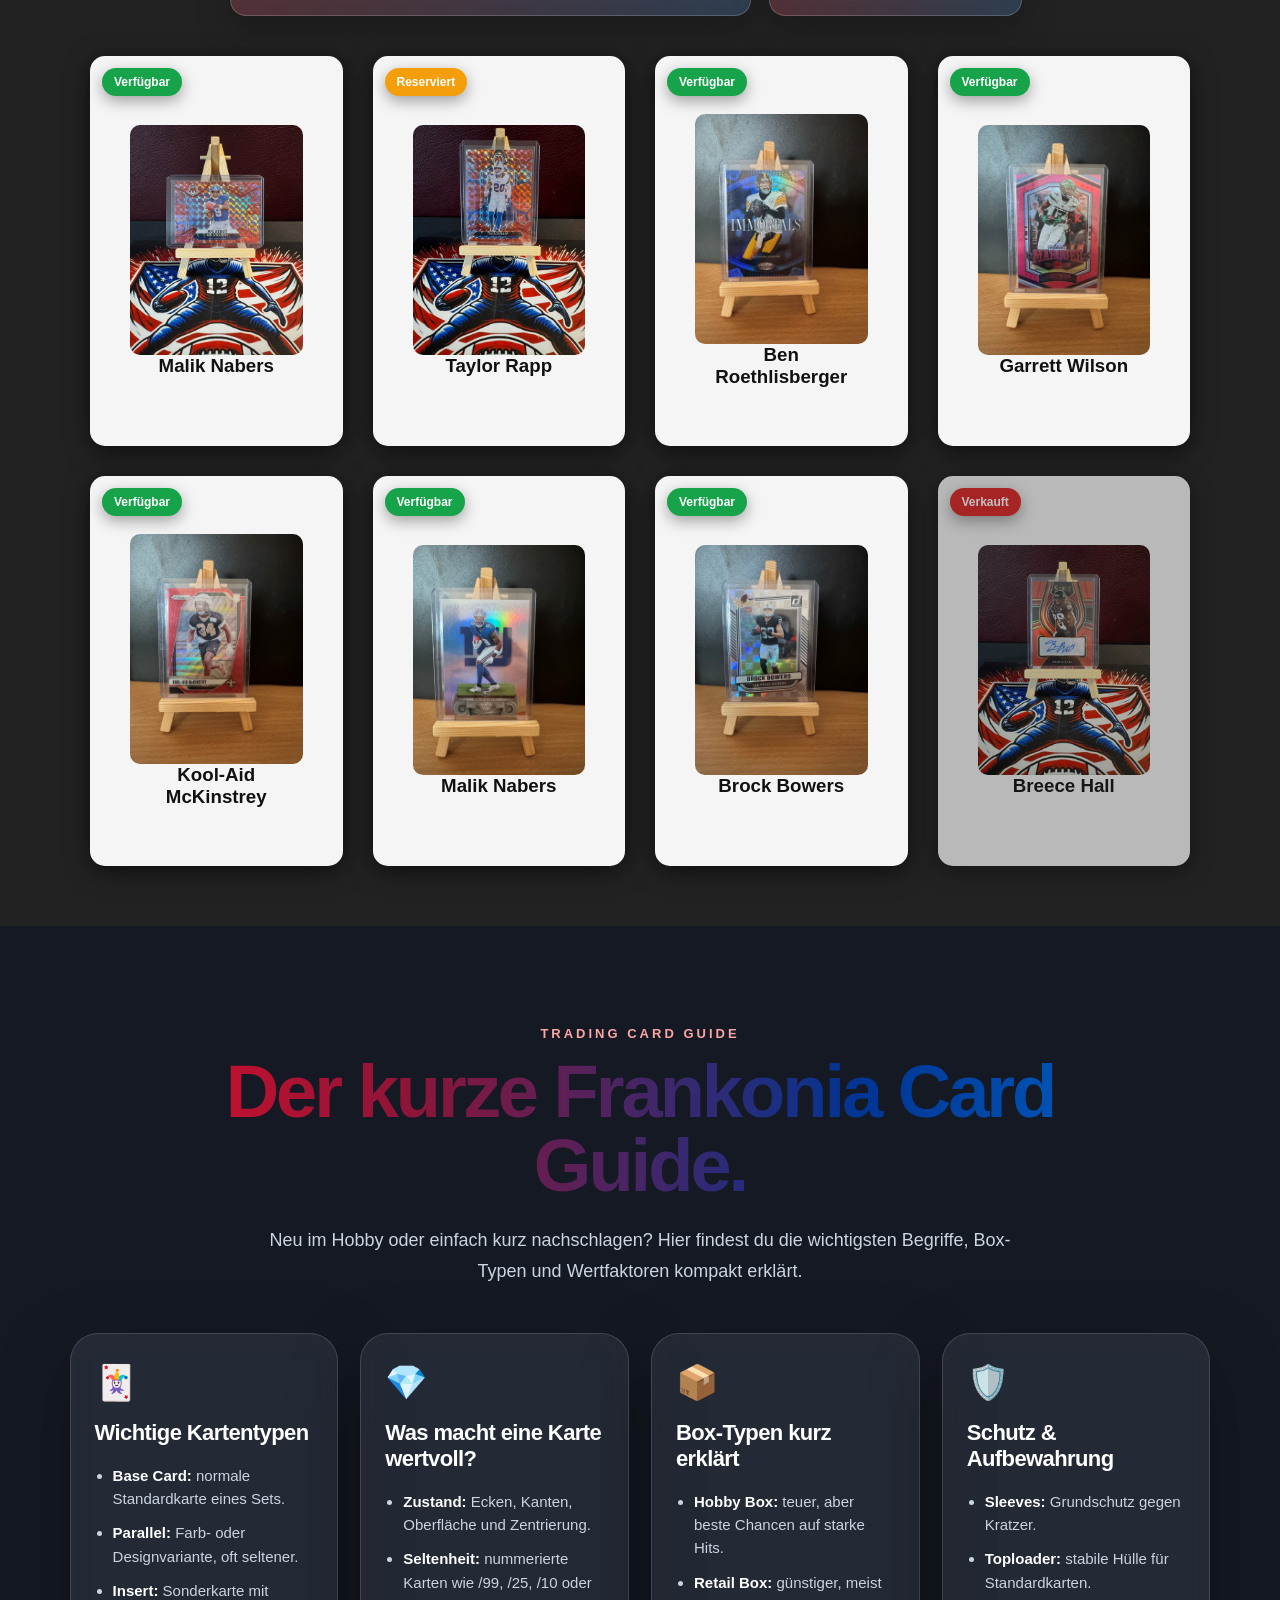
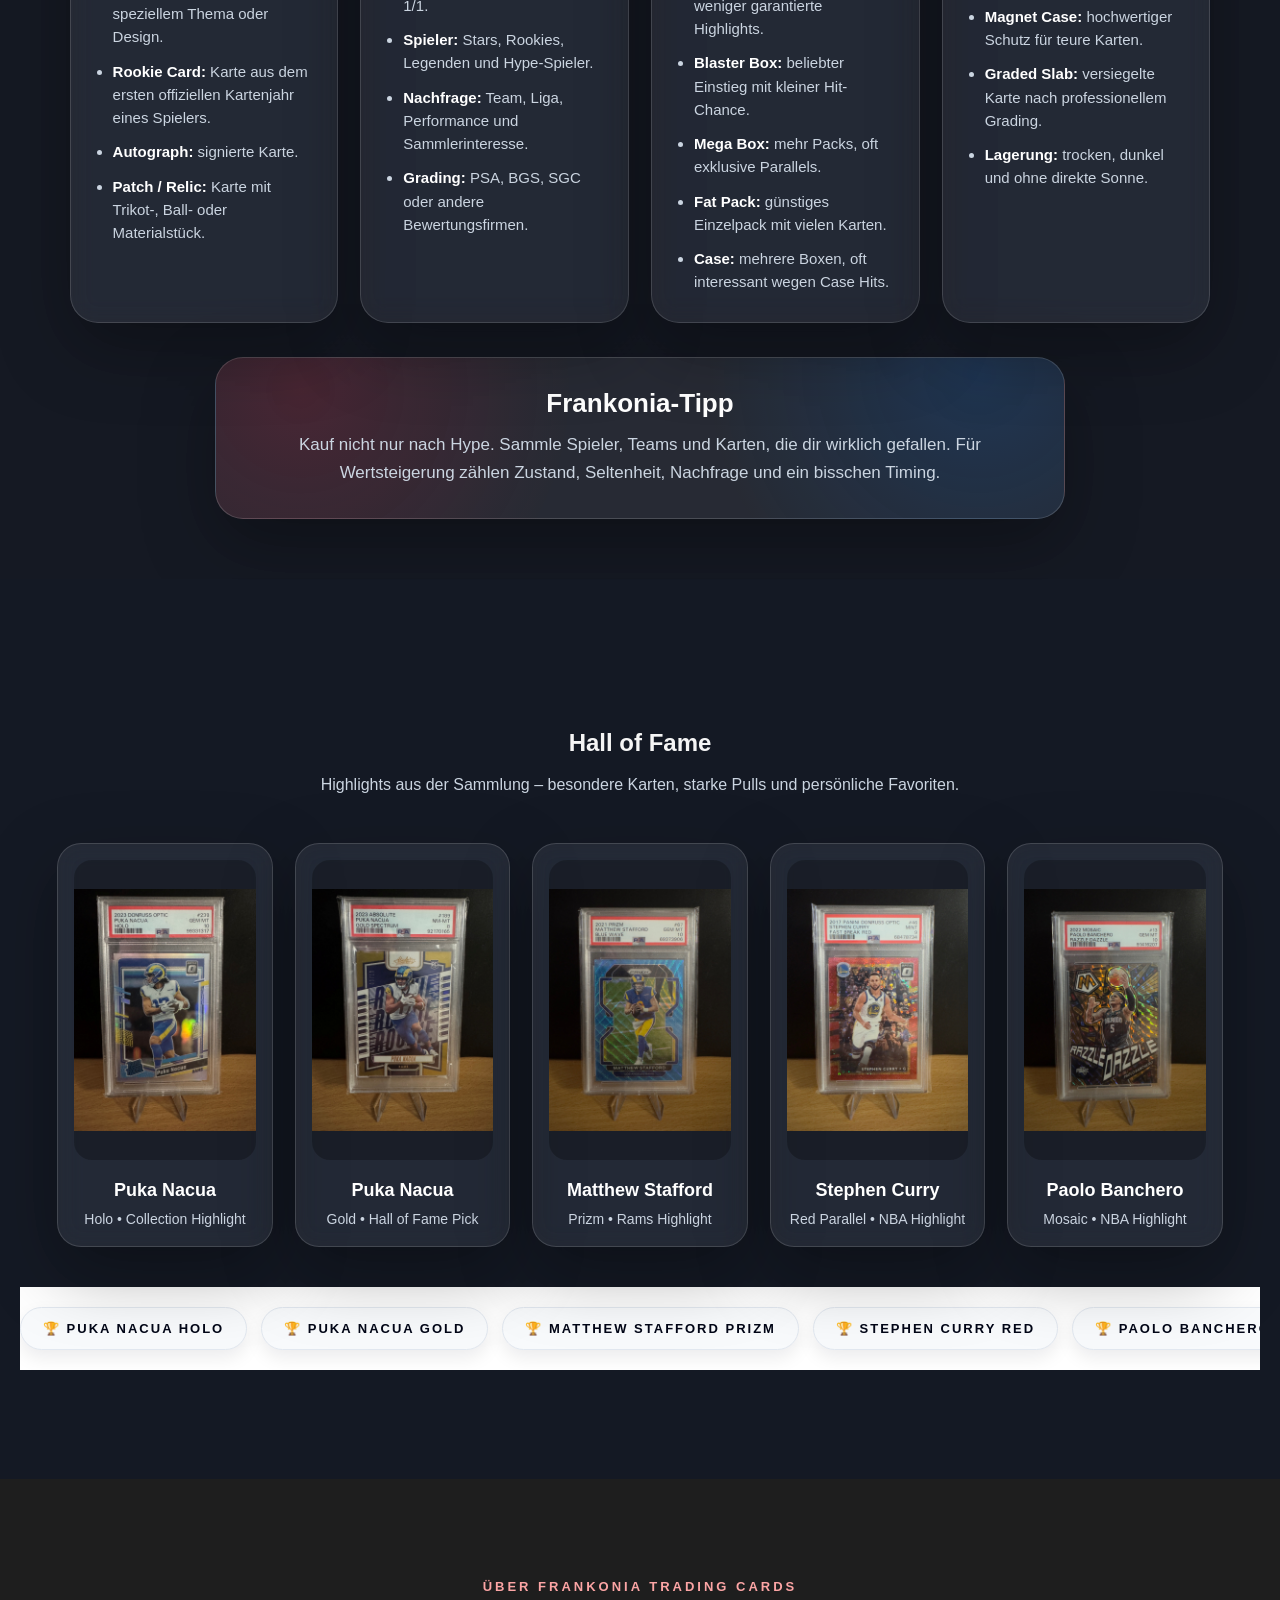
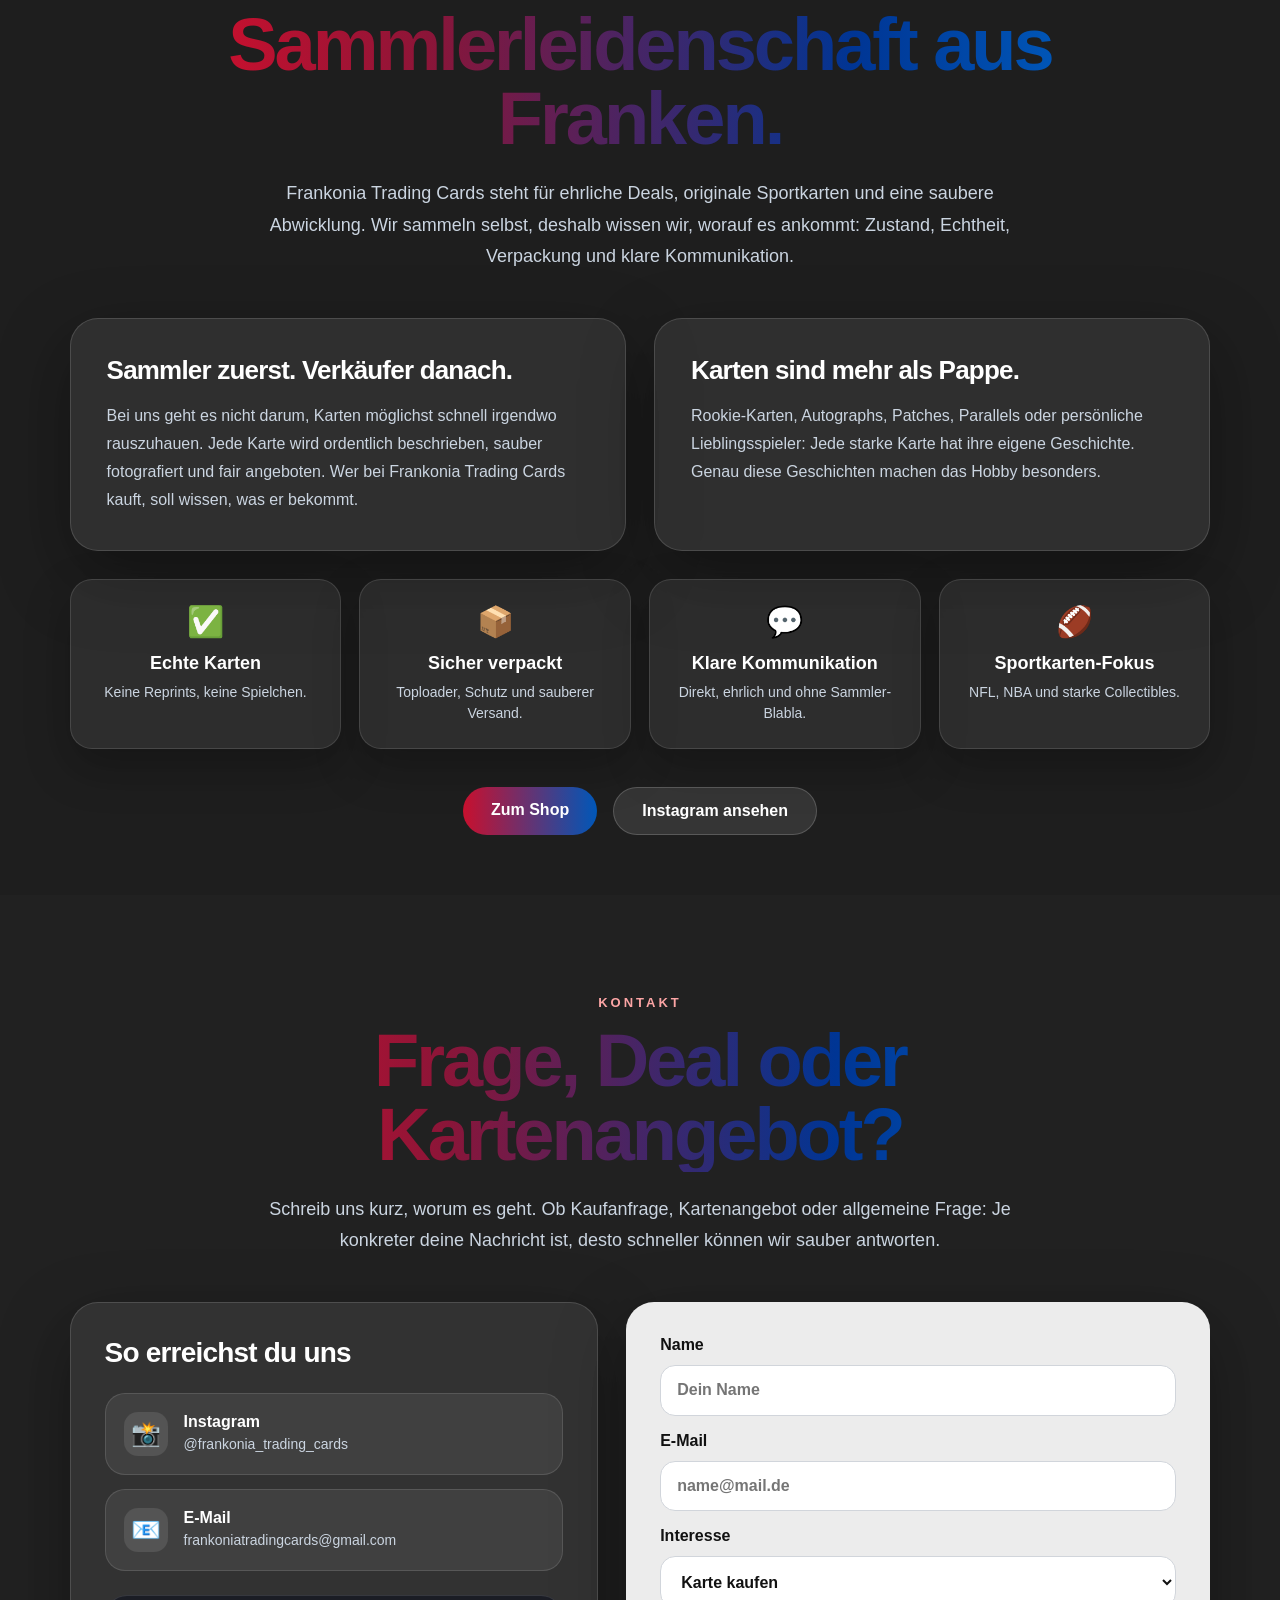
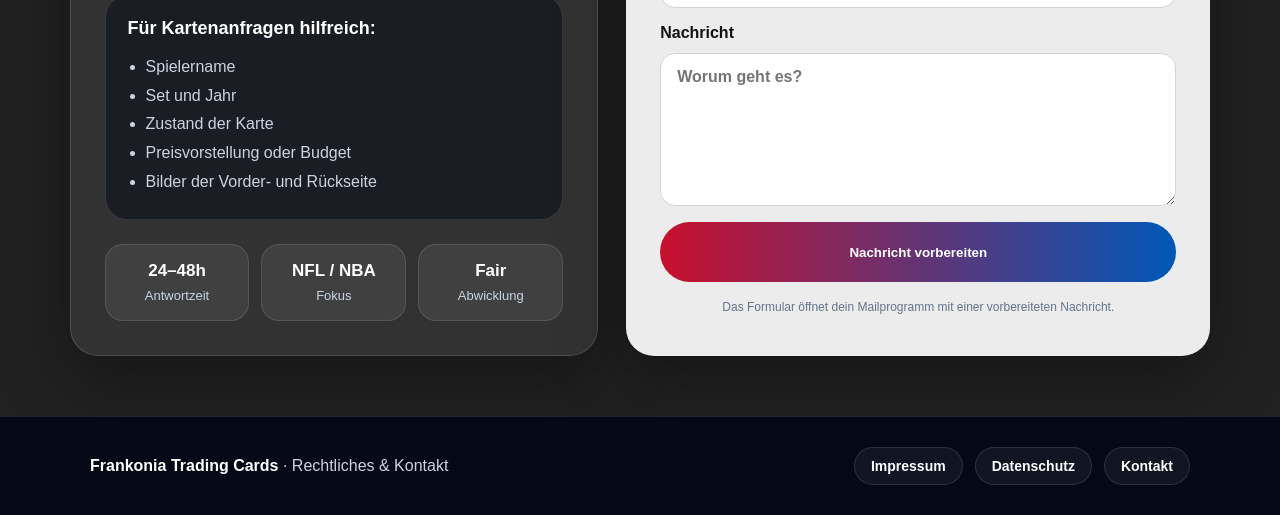
==== commit 58994c84: "Add files via upload" ====
--- a/index.html
+++ b/index.html
@@ -68,26 +68,22 @@
   </div>
 </div>
 
-<a href="https://www.instagram.com/frankonia_trading_cards/" 
-   target="_blank" 
-   class="floating-insta">
-   Instagram
+<a href="https://www.instagram.com/frankonia_trading_cards/" target="_blank" class="floating-insta">
+  Instagram
 </a>
 
-<!-- NAVIGATION -->
 <nav class="navbar">
   <ul>
     <li><a href="index.html#home">Home</a></li>
     <li><a href="index.html#shop">Shop</a></li>
+    <li><a href="pokemon.html">Pokémon</a></li>
+    <li><a href="index.html#guide">Guide</a></li>
     <li><a href="index.html#hall">Hall of Fame</a></li>
-    <li><a href="pokemon.html">Pokémon</a></li>
     <li><a href="index.html#about">Über uns</a></li>
     <li><a href="index.html#kontakt">Kontakt</a></li>
-	<li><a href="index.html#guide">Guide</a></li>
   </ul>
 </nav>
 
-<!-- HOME -->
 <section id="home" class="section hero">
   <div class="hero-badge">✦ Football Cards. Fair. Sicher. Frankonia.</div>
 
@@ -112,7 +108,6 @@
       <path d="M12 3l7 3v5c0 5-3.2 8.6-7 10-3.8-1.4-7-5-7-10V6l7-3z" stroke="currentColor" stroke-width="2"/>
       <path d="M8.5 12l2.2 2.2L15.8 9" stroke="currentColor" stroke-width="2" stroke-linecap="round" stroke-linejoin="round"/>
     </svg>
-
     <h3>100% Originalkarten</h3>
     <p>Keine Reprints, keine Spielchen. Nur echte Karten mit sauberer Beschreibung.</p>
   </article>
@@ -123,7 +118,6 @@
       <path d="M14 11h3l3 3v3h-6v-6z" stroke="currentColor" stroke-width="2"/>
       <path d="M7 20a2 2 0 100-4 2 2 0 000 4zM17 20a2 2 0 100-4 2 2 0 000 4z" stroke="currentColor" stroke-width="2"/>
     </svg>
-
     <h3>Sicherer Versand</h3>
     <p>Sauber verpackt, geschützt und nachvollziehbar verschickt.</p>
   </article>
@@ -132,37 +126,49 @@
     <svg class="icon" viewBox="0 0 24 24" fill="none" aria-hidden="true">
       <path d="M12 3l2.8 5.7 6.2.9-4.5 4.4 1.1 6.2L12 17.3l-5.6 2.9 1.1-6.2L3 9.6l6.2-.9L12 3z" stroke="currentColor" stroke-width="2" stroke-linejoin="round"/>
     </svg>
-
     <h3>Top bewertet</h3>
     <p>Vertrauen durch faire Abwicklung und klare Kommunikation.</p>
   </article>
 </section>
 
-<!-- SHOP -->
 <section id="shop" class="section shop">
   <h2>Shop</h2>
   <p class="section-subline">
     Aktuelle Karten mit Flip-Effekt, Details und direkter Weiterleitung zu eBay.
   </p>
 
-  <div class="filter-buttons">
-    <button class="filter-btn active" data-filter="Alle">Alle</button>
-    <button class="filter-btn" data-filter="Rookie">Rookies</button>
-    <button class="filter-btn" data-filter="Autograph">Autographs</button>
-    <button class="filter-btn" data-filter="Patch">Patches</button>
-    <button class="filter-btn" data-filter="Parallel">Parallels</button>
-    <button class="filter-btn" data-filter="Verfügbar">Verfügbar</button>
-    <button class="filter-btn" data-filter="Reserviert">Reserviert</button>
-    <button class="filter-btn" data-filter="Verkauft">Verkauft</button>
+  <div class="shop-controls">
+    <div class="shop-search-wrapper">
+      <label for="shopSearch">Karte suchen</label>
+      <input 
+        type="text" 
+        id="shopSearch" 
+        class="shop-search-input" 
+        placeholder="Spieler, Set, Typ oder Status suchen..."
+        autocomplete="off">
+    </div>
+
+    <div class="shop-filter-wrapper">
+      <label for="shopFilter">Kategorie auswählen</label>
+
+      <select id="shopFilter" class="shop-filter-select">
+        <option value="Alle">Alle Karten</option>
+        <option value="Rookie">Rookies</option>
+        <option value="Autograph">Autographs</option>
+        <option value="Patch">Patches</option>
+        <option value="Parallel">Parallels</option>
+        <option value="Verfügbar">Verfügbar</option>
+        <option value="Reserviert">Reserviert</option>
+        <option value="Verkauft">Verkauft</option>
+      </select>
+    </div>
   </div>
 
   <div class="card-grid" id="cardGrid"></div>
 </section>
 
-<!-- TRADING CARD GUIDE -->
 <section id="guide" class="section guide-section">
   <div class="guide-wrapper">
-
     <p class="guide-kicker">Trading Card Guide</p>
     <h2>Der kurze Frankonia Card Guide.</h2>
 
@@ -172,7 +178,6 @@
     </p>
 
     <div class="guide-grid">
-
       <article class="guide-card">
         <span>🃏</span>
         <h3>Wichtige Kartentypen</h3>
@@ -222,7 +227,6 @@
           <li><strong>Lagerung:</strong> trocken, dunkel und ohne direkte Sonne.</li>
         </ul>
       </article>
-
     </div>
 
     <div class="guide-tip-box">
@@ -232,11 +236,9 @@
         Für Wertsteigerung zählen Zustand, Seltenheit, Nachfrage und ein bisschen Timing.
       </p>
     </div>
-
   </div>
 </section>
 
-<!-- HALL OF FAME -->
 <section id="hall" class="section hall-section">
   <h2>Hall of Fame</h2>
   <p class="section-subline">
@@ -290,13 +292,9 @@
   </div>
 </section>
 
-<!-- ÜBER UNS -->
-<!-- ÜBER UNS -->
 <section id="about" class="section about-section">
   <div class="about-wrapper">
-
     <p class="about-kicker">Über Frankonia Trading Cards</p>
-
     <h2>Sammlerleidenschaft aus Franken.</h2>
 
     <p class="about-intro">
@@ -355,14 +353,11 @@
         Instagram ansehen
       </a>
     </div>
-
   </div>
 </section>
 
-<!-- KONTAKT -->
 <section id="kontakt" class="section kontakt-section">
   <div class="contact-wrapper">
-
     <div class="contact-head">
       <p class="contact-kicker">Kontakt</p>
       <h2>Frage, Deal oder Kartenangebot?</h2>
@@ -373,7 +368,6 @@
     </div>
 
     <div class="contact-layout">
-
       <div class="contact-info-panel">
         <h3>So erreichst du uns</h3>
 
@@ -455,13 +449,10 @@
           Das Formular öffnet dein Mailprogramm mit einer vorbereiteten Nachricht.
         </p>
       </form>
-
-    </div>
-
+    </div>
   </div>
 </section>
 
-<!-- FOOTER -->
 <footer class="legal-footer">
   <div class="legal-footer-inner">
     <p><strong>Frankonia Trading Cards</strong> · Rechtliches & Kontakt</p>
@@ -474,7 +465,6 @@
   </div>
 </footer>
 
-<!-- MODAL -->
 <div class="modal-overlay" id="legalModal" role="dialog" aria-modal="true" aria-labelledby="legalModalTitle" aria-hidden="true">
   <div class="legal-modal">
     <div class="legal-modal-header">
@@ -506,7 +496,7 @@
     status: "Reserviert",
     ebay: "https://www.ebay.de/usr/frankonia_trading_cards"
   },
-   {
+  {
     name: "Ben Roethlisberger",
     image: "Ben.jpg",
     details: "Immortals • 2023 Certified",
@@ -515,16 +505,16 @@
     status: "Verfügbar",
     ebay: "https://www.ebay.de/usr/frankonia_trading_cards"
   },
-   {
+  {
     name: "Garrett Wilson",
     image: "GarrettWilson.jpg",
-    details: "marquee • 2022 Prizm",
+    details: "Marquee • 2022 Prizm",
     price: "4,99€",
     type: "Pink Parallel",
     status: "Verfügbar",
     ebay: "https://www.ebay.de/usr/frankonia_trading_cards"
   },
-   {
+  {
     name: "Kool-Aid McKinstrey",
     image: "Kool-Aid.jpg",
     details: "Red Parallel • Prizm",
@@ -533,7 +523,7 @@
     status: "Verfügbar",
     ebay: "https://www.ebay.de/usr/frankonia_trading_cards"
   },
-   {
+  {
     name: "Malik Nabers",
     image: "Nabers.jpg",
     details: "Franchise Foundation • 2023 Certified",
@@ -542,12 +532,12 @@
     status: "Verfügbar",
     ebay: "https://www.ebay.de/usr/frankonia_trading_cards"
   },
-   {
+  {
     name: "Brock Bowers",
     image: "BrockBowers.jpg",
     details: "The Rookies • 2024 Donruss",
     price: "10,99€",
-    type: "Parallel",
+    type: "Rookie",
     status: "Verfügbar",
     ebay: "https://www.ebay.de/usr/frankonia_trading_cards"
   },
@@ -563,7 +553,8 @@
 ];
 
 const cardGrid = document.getElementById("cardGrid");
-const filterButtons = document.querySelectorAll(".filter-btn");
+const shopFilter = document.getElementById("shopFilter");
+const shopSearch = document.getElementById("shopSearch");
 
 function getStatusClass(status) {
   if (status === "Verfügbar") return "status-verfuegbar";
@@ -572,16 +563,32 @@
   return "";
 }
 
-function renderCards(filter = "Alle") {
+function renderCards(filter = "Alle", searchTerm = "") {
+  if (!cardGrid) return;
+
   cardGrid.innerHTML = "";
 
+  const cleanSearch = searchTerm.trim().toLowerCase();
+
   const filteredCards = cards.filter(card => {
-    if (filter === "Alle") return true;
-
-    return (
+    const matchesFilter =
+      filter === "Alle" ||
       card.type.includes(filter) ||
-      card.status === filter
-    );
+      card.status === filter;
+
+    const searchableText = `
+      ${card.name}
+      ${card.details}
+      ${card.price}
+      ${card.type}
+      ${card.status}
+    `.toLowerCase();
+
+    const matchesSearch =
+      cleanSearch === "" ||
+      searchableText.includes(cleanSearch);
+
+    return matchesFilter && matchesSearch;
   });
 
   filteredCards.forEach(card => {
@@ -595,7 +602,6 @@
         </div>
 
         <div class="card-inner">
-
           <div class="card-front">
             <img src="${card.image}" alt="${card.name}">
             <h3>${card.name}</h3>
@@ -614,7 +620,6 @@
                  </a>`
             }
           </div>
-
         </div>
       </div>
     `;
@@ -623,36 +628,42 @@
   if (filteredCards.length === 0) {
     cardGrid.innerHTML = `
       <p class="no-cards-message">
-        Aktuell keine Karten in dieser Kategorie vorhanden.
+        Keine Karten gefunden. Versuch einen anderen Suchbegriff oder eine andere Kategorie.
       </p>
     `;
   }
 }
 
-filterButtons.forEach(button => {
-  button.addEventListener("click", () => {
-    filterButtons.forEach(btn => btn.classList.remove("active"));
-    button.classList.add("active");
-
-    const filter = button.dataset.filter;
-    renderCards(filter);
+function updateShopView() {
+  const currentFilter = shopFilter ? shopFilter.value : "Alle";
+  const currentSearch = shopSearch ? shopSearch.value : "";
+
+  renderCards(currentFilter, currentSearch);
+}
+
+if (shopFilter) {
+  shopFilter.addEventListener("change", updateShopView);
+}
+
+if (shopSearch) {
+  shopSearch.addEventListener("input", updateShopView);
+}
+
+renderCards();
+
+const logo = document.getElementById("logo");
+
+if (logo) {
+  window.addEventListener("scroll", () => {
+    let scrollY = window.scrollY;
+
+    logo.style.transform = `
+      translateY(${scrollY * 0.2}px)
+      scale(${1 + scrollY * 0.0003})
+    `;
   });
-});
-
-renderCards();
-
-const logo = document.getElementById("logo");
-
-window.addEventListener("scroll", () => {
-  let scrollY = window.scrollY;
-
-  logo.style.transform = `
-    translateY(${scrollY * 0.2}px)
-    scale(${1 + scrollY * 0.0003})
-  `;
-});
-
-/* HALL OF FAME */
+}
+
 const hallOfFame = [
   "Puka Nacua Holo",
   "Puka Nacua Gold",
@@ -667,6 +678,8 @@
 const hallStripe = document.getElementById("hallStripe");
 
 function renderHallStripe() {
+  if (!hallStripe) return;
+
   hallStripe.innerHTML = [...hallOfFame, ...hallOfFame].map(item => `
     <span class="stripe-item">🏆 ${item}</span>
   `).join("");
@@ -674,29 +687,29 @@
 
 renderHallStripe();
 
-/* KONTAKTFORMULAR */
 const contactForm = document.getElementById("contactForm");
 
-contactForm.addEventListener("submit", e => {
-  e.preventDefault();
-
-  const data = new FormData(contactForm);
-
-  const subject = encodeURIComponent(`Anfrage Frankonia Trading Cards: ${data.get("interest")}`);
-
-  const body = encodeURIComponent(
+if (contactForm) {
+  contactForm.addEventListener("submit", e => {
+    e.preventDefault();
+
+    const data = new FormData(contactForm);
+
+    const subject = encodeURIComponent(`Anfrage Frankonia Trading Cards: ${data.get("interest")}`);
+
+    const body = encodeURIComponent(
 `Name: ${data.get("name")}
 E-Mail: ${data.get("email")}
 Interesse: ${data.get("interest")}
 
 Nachricht:
 ${data.get("message")}`
-  );
-
-  window.location.href = `mailto:frankoniatradingcards@gmail.com?subject=${subject}&body=${body}`;
-});
-
-/* RECHTLICHE MODALS */
+    );
+
+    window.location.href = `mailto:frankoniatradingcards@gmail.com?subject=${subject}&body=${body}`;
+  });
+}
+
 const legalModal = document.getElementById("legalModal");
 const legalModalTitle = document.getElementById("legalModalTitle");
 const legalModalBody = document.getElementById("legalModalBody");
@@ -706,12 +719,12 @@
   impressum: {
     title: "Impressum",
     body: `
-      <h3>Angaben gemäß § 5 TMG</h3>
+      <h3>Anbieterkennzeichnung</h3>
       <p>
         <strong>Frankonia Trading Cards</strong><br>
-        Vorname Nachname<br>
-        Straße Hausnummer<br>
-        PLZ Ort<br>
+        Marvin Boetticher<br>
+        Krokusweg 31<br>
+        90513 Zirndorf<br>
         Deutschland
       </p>
 
@@ -722,16 +735,55 @@
           frankoniatradingcards@gmail.com
         </a><br>
         Instagram:
-        <a href="https://www.instagram.com/frankonia_trading_cards/" target="_blank">
+        <a href="https://www.instagram.com/frankonia_trading_cards/" target="_blank" rel="noreferrer">
           @frankonia_trading_cards
+        </a><br>
+        eBay:
+        <a href="https://www.ebay.de/usr/frankonia_trading_cards" target="_blank" rel="noreferrer">
+          frankonia_trading_cards
         </a>
       </p>
 
       <h3>Verantwortlich für den Inhalt</h3>
-      <p>Vorname Nachname, Anschrift wie oben.</p>
+      <p>
+        Marvin Boetticher<br>
+        Krokusweg 31<br>
+        90513 Zirndorf
+      </p>
+
+      <h3>EU-Streitschlichtung</h3>
+      <p>
+        Die Europäische Kommission stellt eine Plattform zur Online-Streitbeilegung bereit:
+        <a href="https://ec.europa.eu/consumers/odr/" target="_blank" rel="noreferrer">
+          https://ec.europa.eu/consumers/odr/
+        </a>
+      </p>
+
+      <h3>Verbraucherstreitbeilegung</h3>
+      <p>
+        Wir sind nicht verpflichtet und nicht bereit, an Streitbeilegungsverfahren vor einer
+        Verbraucherschlichtungsstelle teilzunehmen.
+      </p>
+
+      <h3>Haftung für Inhalte</h3>
+      <p>
+        Als Diensteanbieter sind wir für eigene Inhalte auf diesen Seiten nach den allgemeinen
+        Gesetzen verantwortlich.
+      </p>
+
+      <h3>Haftung für Links</h3>
+      <p>
+        Diese Website enthält Links zu externen Websites Dritter, zum Beispiel Instagram und eBay.
+        Für die Inhalte der verlinkten Seiten ist stets der jeweilige Anbieter oder Betreiber verantwortlich.
+      </p>
+
+      <h3>Urheberrecht</h3>
+      <p>
+        Die durch uns erstellten Inhalte und Werke auf dieser Website unterliegen dem deutschen Urheberrecht.
+      </p>
 
       <p class="legal-note">
-        Wichtig: Bitte vor Veröffentlichung deine echten Pflichtangaben eintragen.
+        Hinweis: Die rechtlichen Angaben wurden nach bestem Wissen erstellt und sollten bei gewerblicher Nutzung regelmäßig geprüft werden.
       </p>
     `
   },
@@ -739,38 +791,73 @@
   datenschutz: {
     title: "Datenschutzerklärung",
     body: `
-      <h3>1. Verantwortlicher</h3>
-      <p>
-        Verantwortlich für diese Website ist Frankonia Trading Cards.
-        Kontakt: frankoniatradingcards@gmail.com
-      </p>
-
-      <h3>2. Allgemeine Hinweise</h3>
-      <p>
-        Wir verarbeiten personenbezogene Daten nur, soweit dies zur Bereitstellung
-        der Website, zur Bearbeitung von Anfragen oder zur Abwicklung von Verkäufen
-        erforderlich ist.
-      </p>
-
-      <h3>3. Kontaktaufnahme</h3>
-      <p>
-        Wenn du uns per E-Mail, Formular oder Instagram kontaktierst, verarbeiten wir
-        deine Angaben zur Bearbeitung deiner Anfrage.
-      </p>
-
-      <h3>4. Externe Links</h3>
-      <p>
-        Diese Website kann Links zu externen Plattformen wie Instagram oder eBay enthalten.
-        Beim Anklicken gelten die Datenschutzbestimmungen des jeweiligen Anbieters.
-      </p>
-
-      <h3>5. Cookies und Tracking</h3>
-      <p>
-        Diese statische Website verwendet aktuell keine eigenen Tracking-Cookies.
+      <h3>1. Datenschutz auf einen Blick</h3>
+      <p>
+        Die folgenden Hinweise geben einen Überblick darüber, was mit personenbezogenen Daten passiert,
+        wenn diese Website besucht oder über die angebotenen Kontaktmöglichkeiten eine Anfrage gestellt wird.
+      </p>
+
+      <h3>2. Verantwortlicher</h3>
+      <p>
+        <strong>Frankonia Trading Cards</strong><br>
+        Marvin Boetticher<br>
+        Krokusweg 31<br>
+        90513 Zirndorf<br>
+        Deutschland<br><br>
+        E-Mail:
+        <a href="mailto:frankoniatradingcards@gmail.com">
+          frankoniatradingcards@gmail.com
+        </a>
+      </p>
+
+      <h3>3. Erfassung von Daten</h3>
+      <p>
+        Daten werden erhoben, wenn du sie uns mitteilst, zum Beispiel über das Kontaktformular
+        oder per E-Mail. Außerdem können beim Besuch der Website technische Zugriffsdaten durch
+        den Hosting-Anbieter verarbeitet werden.
+      </p>
+
+      <h3>4. Hosting</h3>
+      <p>
+        Diese Website wird als statische Website bereitgestellt, zum Beispiel über GitHub Pages
+        oder einen vergleichbaren Hosting-Anbieter.
+      </p>
+
+      <h3>5. Kontaktformular und E-Mail-Kontakt</h3>
+      <p>
+        Wenn du uns kontaktierst, verarbeiten wir deine Angaben zur Bearbeitung deiner Anfrage.
+        Dazu gehören insbesondere Name, E-Mail-Adresse, Anfrageart und Nachricht.
+      </p>
+
+      <h3>6. Externe Links</h3>
+      <p>
+        Diese Website enthält Links zu externen Plattformen wie eBay und Instagram.
+        Für die dortige Datenverarbeitung ist der jeweilige Anbieter verantwortlich.
+      </p>
+
+      <h3>7. Cookies und Tracking</h3>
+      <p>
+        Diese Website verwendet im aktuellen Stand keine eigenen Tracking-Cookies und keine Analyse-Tools wie Google Analytics.
+      </p>
+
+      <h3>8. Deine Rechte</h3>
+      <ul>
+        <li>Recht auf Auskunft</li>
+        <li>Recht auf Berichtigung</li>
+        <li>Recht auf Löschung</li>
+        <li>Recht auf Einschränkung der Verarbeitung</li>
+        <li>Recht auf Datenübertragbarkeit</li>
+        <li>Recht auf Widerspruch</li>
+        <li>Recht auf Beschwerde bei einer Datenschutzaufsichtsbehörde</li>
+      </ul>
+
+      <h3>9. Widerspruch gegen Werbe-E-Mails</h3>
+      <p>
+        Der Nutzung der im Impressum veröffentlichten Kontaktdaten zur Übersendung von nicht ausdrücklich angeforderter Werbung wird widersprochen.
       </p>
 
       <p class="legal-note">
-        Hinweis: Diese Datenschutzerklärung ist eine Vorlage und ersetzt keine Rechtsberatung.
+        Diese Vorlage ist auf deinen aktuellen statischen Website-Stand zugeschnitten. Wenn du später Zahlungsdienste, Newsletter, Tracking oder Widgets einbaust, muss die Datenschutzerklärung erweitert werden.
       </p>
     `
   },
@@ -780,7 +867,7 @@
     body: `
       <h3>Frankonia Trading Cards</h3>
       <p>
-        Für Fragen zu Karten, Verkäufen, Ankauf oder Versand erreichst du uns über:
+        Für Fragen zu Karten, Verkäufen, Ankauf, Versand oder Pokémon- und Football-Anfragen erreichst du uns über folgende Wege:
       </p>
 
       <h3>E-Mail</h3>
@@ -792,8 +879,15 @@
 
       <h3>Instagram</h3>
       <p>
-        <a href="https://www.instagram.com/frankonia_trading_cards/" target="_blank">
+        <a href="https://www.instagram.com/frankonia_trading_cards/" target="_blank" rel="noreferrer">
           @frankonia_trading_cards
+        </a>
+      </p>
+
+      <h3>eBay</h3>
+      <p>
+        <a href="https://www.ebay.de/usr/frankonia_trading_cards" target="_blank" rel="noreferrer">
+          frankonia_trading_cards auf eBay
         </a>
       </p>
     `
@@ -801,6 +895,8 @@
 };
 
 function openLegalModal(type) {
+  if (!legalModal || !legalModalTitle || !legalModalBody) return;
+
   const content = legalContent[type];
 
   if (!content) return;
@@ -813,6 +909,8 @@
 }
 
 function closeLegalModal() {
+  if (!legalModal) return;
+
   legalModal.classList.remove("active");
   legalModal.setAttribute("aria-hidden", "true");
   document.body.style.overflow = "";
@@ -824,23 +922,23 @@
   });
 });
 
-legalModalClose.addEventListener("click", closeLegalModal);
-
-legalModal.addEventListener("click", e => {
-  if (e.target === legalModal) {
+if (legalModalClose) {
+  legalModalClose.addEventListener("click", closeLegalModal);
+}
+
+if (legalModal) {
+  legalModal.addEventListener("click", e => {
+    if (e.target === legalModal) {
+      closeLegalModal();
+    }
+  });
+}
+
+document.addEventListener("keydown", e => {
+  if (e.key === "Escape" && legalModal && legalModal.classList.contains("active")) {
     closeLegalModal();
   }
 });
-
-document.addEventListener("keydown", e => {
-  if (e.key === "Escape" && legalModal.classList.contains("active")) {
-    closeLegalModal();
-  }
-});
-
-/* =========================
-   PARALLAX BACKGROUND
-========================= */
 
 (() => {
   const prefersReducedMotion = window.matchMedia("(prefers-reduced-motion: reduce)").matches;
--- a/style.css
+++ b/style.css
@@ -257,36 +257,125 @@
   line-height: 1.6;
 }
 
-/* SHOP FILTER */
-.filter-buttons {
+/* SHOP FILTER DROPDOWN */
+.shop-filter-wrapper {
+  margin-top: 30px;
+  width: min(360px, 90%);
   display: flex;
-  justify-content: center;
-  gap: 12px;
-  flex-wrap: wrap;
+  flex-direction: column;
+  gap: 10px;
+  text-align: left;
+}
+
+.shop-filter-wrapper label {
+  color: #cbd5e1;
+  font-size: 14px;
+  font-weight: bold;
+}
+
+.shop-filter-select {
+  width: 100%;
+  padding: 14px 18px;
+  border-radius: 16px;
+  border: 1px solid rgba(255,255,255,0.18);
+  background:
+    linear-gradient(90deg, rgba(200, 16, 46, 0.18), rgba(0, 87, 184, 0.18)),
+    rgba(255,255,255,0.10);
+  color: #ffffff;
+  font-size: 16px;
+  font-weight: bold;
+  cursor: pointer;
+  outline: none;
+  box-shadow: 0 12px 35px rgba(0,0,0,0.25);
+  backdrop-filter: blur(10px);
+}
+
+.shop-filter-select:hover {
+  background:
+    linear-gradient(90deg, rgba(200, 16, 46, 0.25), rgba(0, 87, 184, 0.25)),
+    rgba(255,255,255,0.14);
+}
+
+.shop-filter-select:focus {
+  border-color: #4da6ff;
+  box-shadow:
+    0 0 0 3px rgba(77,166,255,0.20),
+    0 12px 35px rgba(0,0,0,0.25);
+}
+
+.shop-filter-select option {
+  background: #111827;
+  color: #ffffff;
+}
+
+/* SHOP CONTROLS */
+.shop-controls {
   margin-top: 30px;
-  width: min(1000px, 90%);
-}
-
-.filter-btn {
-  padding: 10px 18px;
+  width: min(820px, 92%);
+  display: grid;
+  grid-template-columns: 1.3fr 0.7fr;
+  gap: 18px;
+  align-items: end;
+}
+
+.shop-search-wrapper,
+.shop-filter-wrapper {
+  display: flex;
+  flex-direction: column;
+  gap: 10px;
+  text-align: left;
+}
+
+.shop-search-wrapper label,
+.shop-filter-wrapper label {
+  color: #cbd5e1;
+  font-size: 14px;
+  font-weight: bold;
+}
+
+.shop-search-input,
+.shop-filter-select {
+  width: 100%;
+  padding: 14px 18px;
+  border-radius: 16px;
   border: 1px solid rgba(255,255,255,0.18);
-  border-radius: 999px;
-  background: rgba(255,255,255,0.08);
-  color: #f5f5f5;
-  font-weight: bold;
+  background:
+    linear-gradient(90deg, rgba(200, 16, 46, 0.18), rgba(0, 87, 184, 0.18)),
+    rgba(255,255,255,0.10);
+  color: #ffffff;
+  font-size: 16px;
+  font-weight: bold;
+  outline: none;
+  box-shadow: 0 12px 35px rgba(0,0,0,0.25);
+  backdrop-filter: blur(10px);
+}
+
+.shop-search-input::placeholder {
+  color: rgba(255,255,255,0.55);
+}
+
+.shop-search-input:hover,
+.shop-filter-select:hover {
+  background:
+    linear-gradient(90deg, rgba(200, 16, 46, 0.25), rgba(0, 87, 184, 0.25)),
+    rgba(255,255,255,0.14);
+}
+
+.shop-search-input:focus,
+.shop-filter-select:focus {
+  border-color: #4da6ff;
+  box-shadow:
+    0 0 0 3px rgba(77,166,255,0.20),
+    0 12px 35px rgba(0,0,0,0.25);
+}
+
+.shop-filter-select {
   cursor: pointer;
-  transition: 0.3s;
-}
-
-.filter-btn:hover {
-  background: rgba(255,255,255,0.18);
-  transform: translateY(-2px);
-}
-
-.filter-btn.active {
-  background: linear-gradient(90deg, #C8102E, #0057B8);
+}
+
+.shop-filter-select option {
+  background: #111827;
   color: #ffffff;
-  border-color: transparent;
 }
 
 /* STATUS BADGES */
@@ -1326,15 +1415,16 @@
   .trust {
     gap: 15px;
   }
-
-  .filter-buttons {
-    gap: 10px;
-  }
-
-  .filter-btn {
+  
+  .shop-filter-wrapper {
     width: 100%;
-    max-width: 280px;
-  }
+    max-width: 320px;
+  }
+
+  .shop-filter-select {
+    font-size: 15px;
+  }
+}
 }
 
 @media (max-width: 900px) {
@@ -1483,4 +1573,16 @@
   .guide-tip-box {
     padding: 24px;
   }
+}
+
+@media (max-width: 700px) {
+  .shop-controls {
+    grid-template-columns: 1fr;
+    width: min(420px, 92%);
+  }
+
+  .shop-search-input,
+  .shop-filter-select {
+    font-size: 15px;
+  }
 }
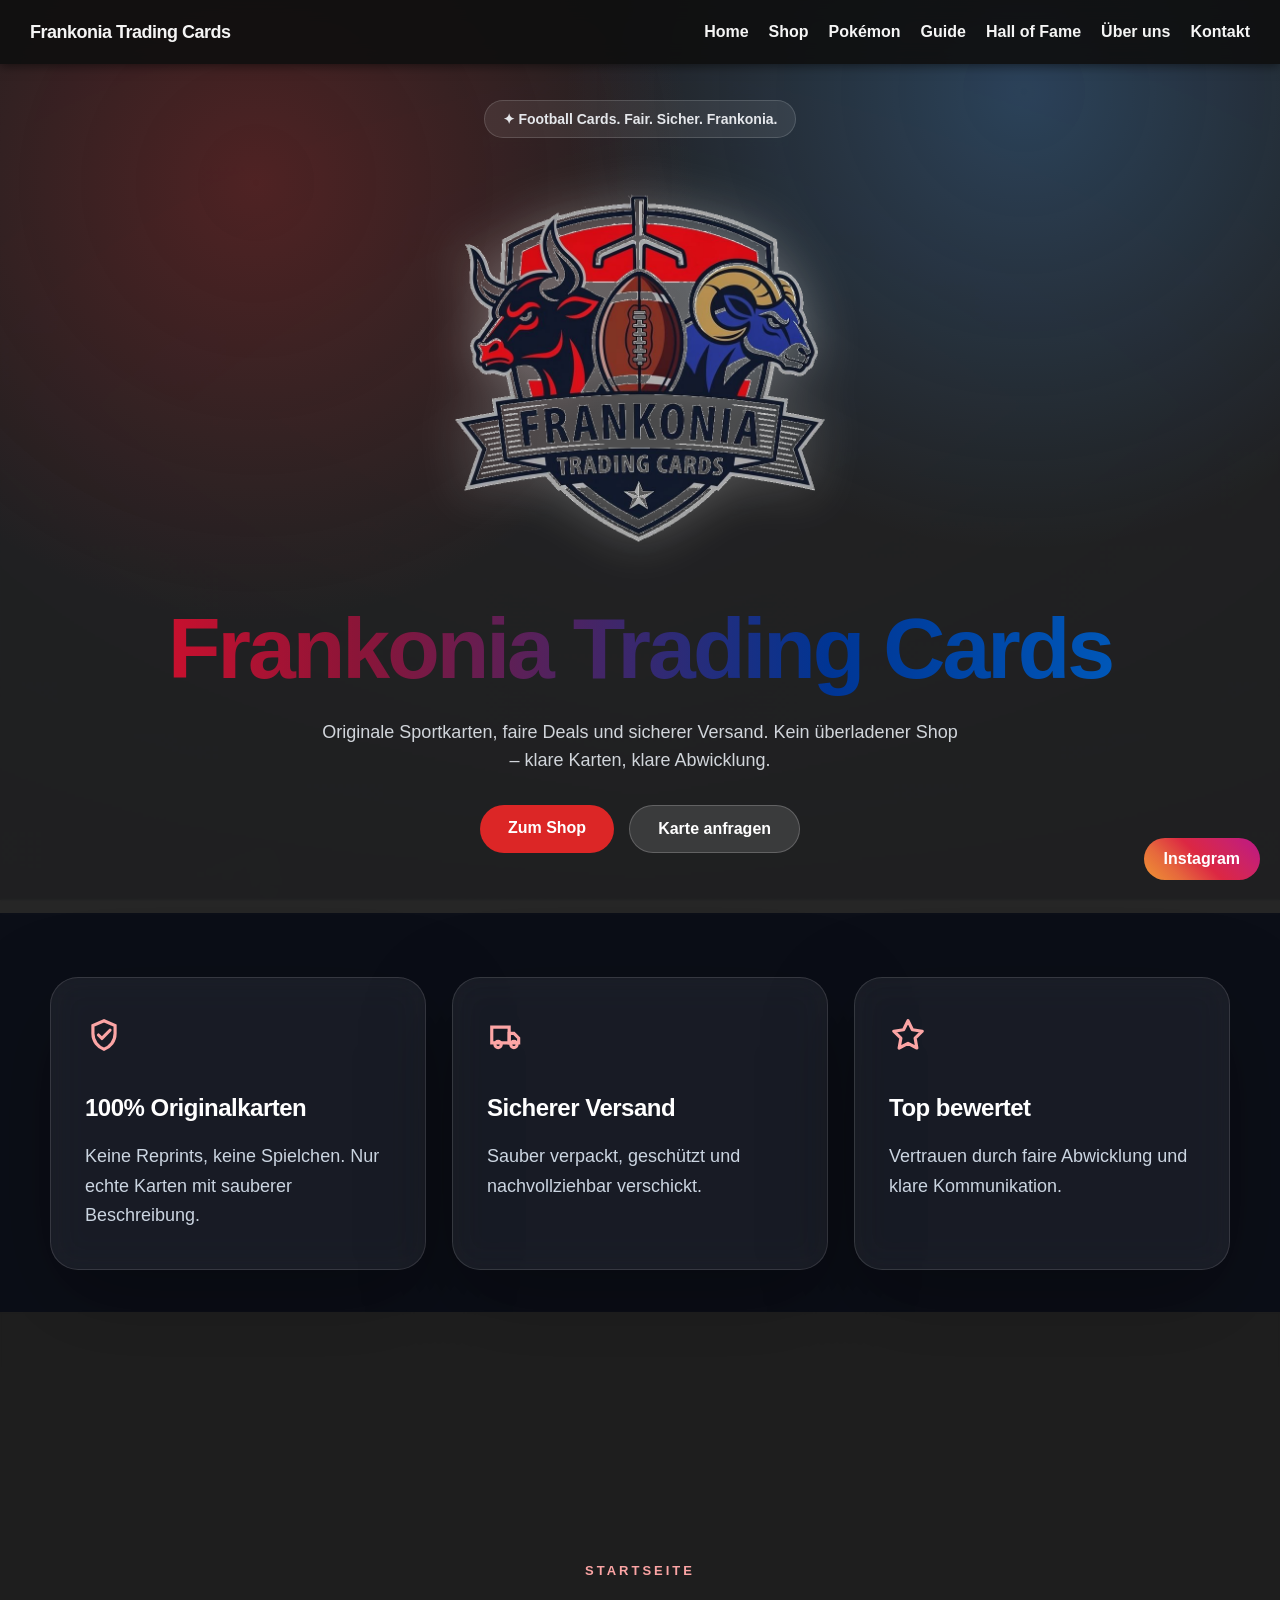
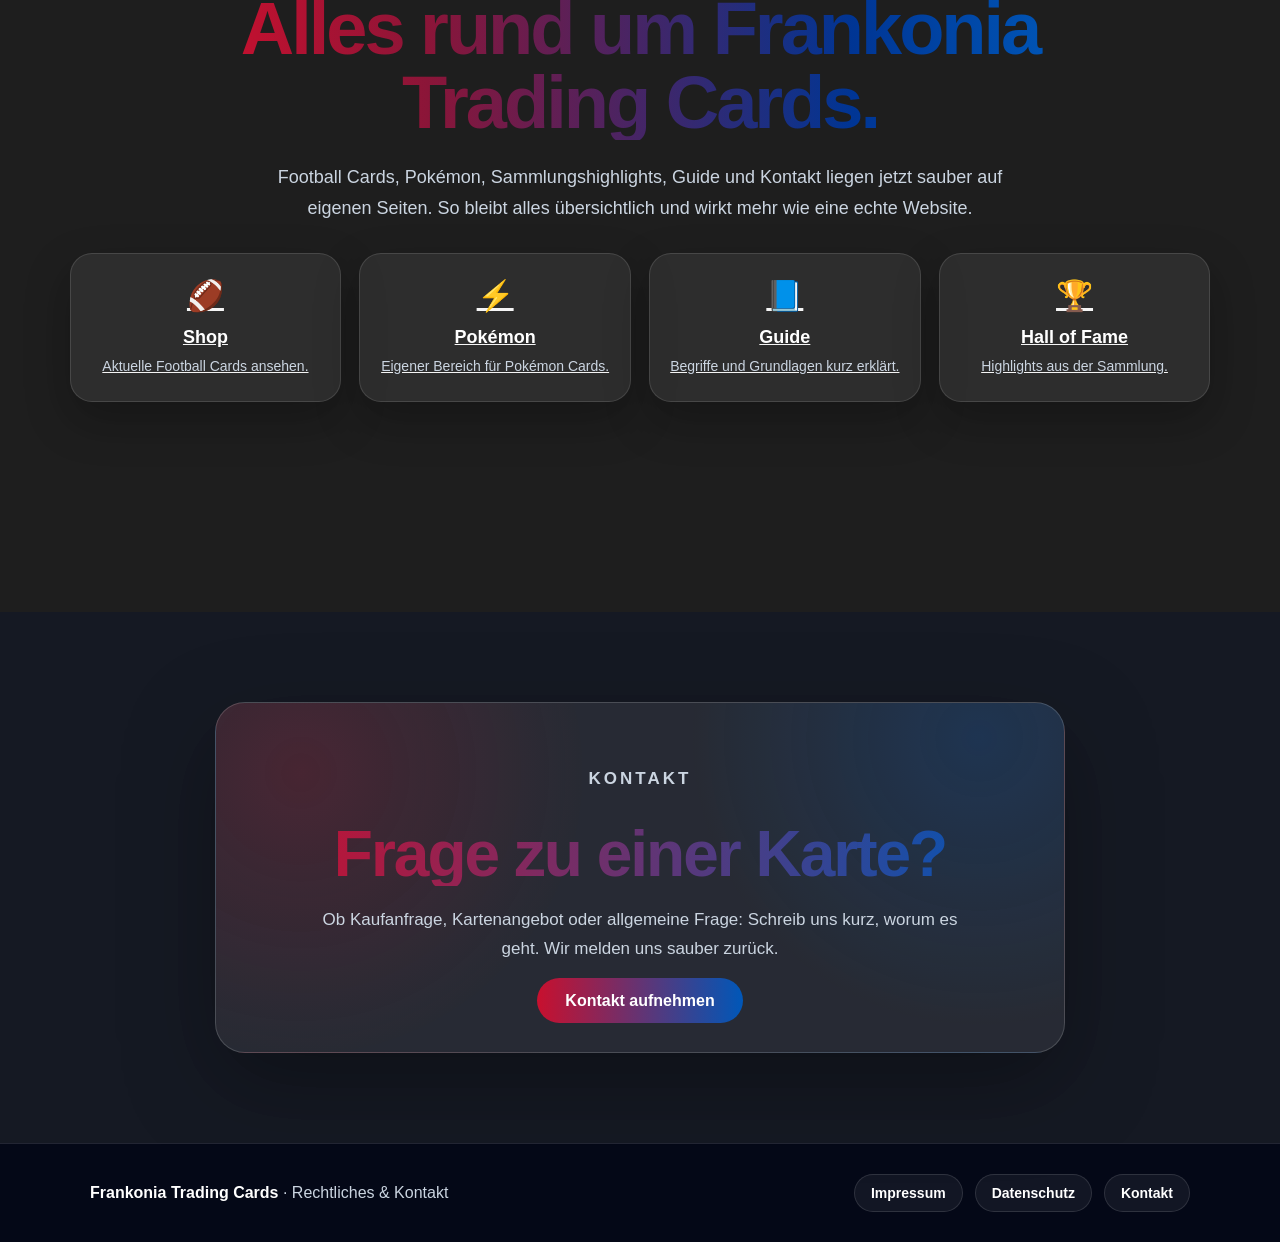
==== commit 918504f2: "Add files via upload" ====
--- a/index.html
+++ b/index.html
@@ -7,11 +7,11 @@
   <title>Frankonia Trading Cards</title>
   <meta name="description" content="Frankonia Trading Cards – originale Sportkarten, sichere Abwicklung und starke Sammlerstücke.">
 
-  <link rel="stylesheet" href="style.css">
+  <link rel="stylesheet" href="style.css?v=8">
   <link rel="icon" type="image/png" href="logo.png">
   <link rel="apple-touch-icon" href="logo.png">
+
 </head>
-
 <body>
 
 <div class="parallax-background" aria-hidden="true">
@@ -34,38 +34,6 @@
   <div class="floating-card is-soft" style="--x: 82vw; --w: 165px; --o: .30; --r: -22deg; --ry: 14deg; --rx: 5deg; --z: -280px;" data-speed="0.25" data-start="510">
     <img src="bg-card-Texans.png" alt="">
   </div>
-
-  <div class="floating-card is-sharp" style="--x: 7vw; --w: 220px; --o: .38; --r: 14deg; --ry: -18deg; --rx: 7deg; --z: -190px;" data-speed="0.39" data-start="760">
-    <img src="bg-football.png" alt="">
-  </div>
-
-  <div class="floating-card is-soft" style="--x: 28vw; --w: 170px; --o: .27; --r: -15deg; --ry: 12deg; --rx: 6deg; --z: -360px;" data-speed="0.21" data-start="920">
-    <img src="bg-card-Rams.png" alt="">
-  </div>
-
-  <div class="floating-card is-sharp" style="--x: 48vw; --w: 240px; --o: .39; --r: 7deg; --ry: -15deg; --rx: 8deg; --z: -160px;" data-speed="0.35" data-start="1040">
-    <img src="bg-card-Texans.png" alt="">
-  </div>
-
-  <div class="floating-card is-soft" style="--x: 73vw; --w: 185px; --o: .32; --r: -11deg; --ry: 22deg; --rx: 5deg; --z: -330px;" data-speed="0.26" data-start="1190">
-    <img src="bg-football.png" alt="">
-  </div>
-
-  <div class="floating-card is-sharp" style="--x: 12vw; --w: 190px; --o: .38; --r: -9deg; --ry: 10deg; --rx: 5deg; --z: -190px;" data-speed="0.33" data-start="1450">
-    <img src="bg-card-Rams.png" alt="">
-  </div>
-
-  <div class="floating-card is-soft" style="--x: 35vw; --w: 150px; --o: .26; --r: 21deg; --ry: -12deg; --rx: 6deg; --z: -380px;" data-speed="0.20" data-start="1600">
-    <img src="bg-card-Texans.png" alt="">
-  </div>
-
-  <div class="floating-card is-sharp" style="--x: 58vw; --w: 215px; --o: .42; --r: -16deg; --ry: 16deg; --rx: 5deg; --z: -150px;" data-speed="0.37" data-start="1780">
-    <img src="bg-football.png" alt="">
-  </div>
-
-  <div class="floating-card is-soft" style="--x: 84vw; --w: 170px; --o: .28; --r: 9deg; --ry: -18deg; --rx: 7deg; --z: -310px;" data-speed="0.24" data-start="1920">
-    <img src="bg-card-Rams.png" alt="">
-  </div>
 </div>
 
 <a href="https://www.instagram.com/frankonia_trading_cards/" target="_blank" class="floating-insta">
@@ -73,14 +41,22 @@
 </a>
 
 <nav class="navbar">
-  <ul>
-    <li><a href="index.html#home">Home</a></li>
-    <li><a href="index.html#shop">Shop</a></li>
+  <a href="index.html" class="nav-brand">Frankonia Trading Cards</a>
+
+  <button class="burger-button" id="burgerButton" aria-label="Menü öffnen">
+    <span></span>
+    <span></span>
+    <span></span>
+  </button>
+
+  <ul class="nav-menu" id="navMenu">
+    <li><a href="index.html">Home</a></li>
+    <li><a href="shop.html">Shop</a></li>
     <li><a href="pokemon.html">Pokémon</a></li>
-    <li><a href="index.html#guide">Guide</a></li>
-    <li><a href="index.html#hall">Hall of Fame</a></li>
-    <li><a href="index.html#about">Über uns</a></li>
-    <li><a href="index.html#kontakt">Kontakt</a></li>
+    <li><a href="guide.html">Guide</a></li>
+    <li><a href="hall-of-fame.html">Hall of Fame</a></li>
+    <li><a href="about.html">Über uns</a></li>
+    <li><a href="kontakt.html">Kontakt</a></li>
   </ul>
 </nav>
 
@@ -97,8 +73,8 @@
   </p>
 
   <div class="hero-actions">
-    <a href="#shop" class="hero-button red">Zum Shop</a>
-    <a href="#kontakt" class="hero-button dark">Karte anfragen</a>
+    <a href="shop.html" class="hero-button red">Zum Shop</a>
+    <a href="kontakt.html" class="hero-button dark">Karte anfragen</a>
   </div>
 </section>
 
@@ -131,325 +107,58 @@
   </article>
 </section>
 
-<section id="shop" class="section shop">
-  <h2>Shop</h2>
-  <p class="section-subline">
-    Aktuelle Karten mit Flip-Effekt, Details und direkter Weiterleitung zu eBay.
-  </p>
-
-  <div class="shop-controls">
-    <div class="shop-search-wrapper">
-      <label for="shopSearch">Karte suchen</label>
-      <input 
-        type="text" 
-        id="shopSearch" 
-        class="shop-search-input" 
-        placeholder="Spieler, Set, Typ oder Status suchen..."
-        autocomplete="off">
-    </div>
-
-    <div class="shop-filter-wrapper">
-      <label for="shopFilter">Kategorie auswählen</label>
-
-      <select id="shopFilter" class="shop-filter-select">
-        <option value="Alle">Alle Karten</option>
-        <option value="Rookie">Rookies</option>
-        <option value="Autograph">Autographs</option>
-        <option value="Patch">Patches</option>
-        <option value="Parallel">Parallels</option>
-        <option value="Verfügbar">Verfügbar</option>
-        <option value="Reserviert">Reserviert</option>
-        <option value="Verkauft">Verkauft</option>
-      </select>
-    </div>
-  </div>
-
-  <div class="card-grid" id="cardGrid"></div>
-</section>
-
-<section id="guide" class="section guide-section">
-  <div class="guide-wrapper">
-    <p class="guide-kicker">Trading Card Guide</p>
-    <h2>Der kurze Frankonia Card Guide.</h2>
-
-    <p class="guide-intro">
-      Neu im Hobby oder einfach kurz nachschlagen? Hier findest du die wichtigsten Begriffe,
-      Box-Typen und Wertfaktoren kompakt erklärt.
+<section class="section about-section">
+  <div class="about-wrapper">
+    <p class="about-kicker">Startseite</p>
+    <h2>Alles rund um Frankonia Trading Cards.</h2>
+    <p class="about-intro">
+      Football Cards, Pokémon, Sammlungshighlights, Guide und Kontakt liegen jetzt sauber auf eigenen Seiten.
+      So bleibt alles übersichtlich und wirkt mehr wie eine echte Website.
     </p>
 
-    <div class="guide-grid">
-      <article class="guide-card">
-        <span>🃏</span>
-        <h3>Wichtige Kartentypen</h3>
-        <ul>
-          <li><strong>Base Card:</strong> normale Standardkarte eines Sets.</li>
-          <li><strong>Parallel:</strong> Farb- oder Designvariante, oft seltener.</li>
-          <li><strong>Insert:</strong> Sonderkarte mit speziellem Thema oder Design.</li>
-          <li><strong>Rookie Card:</strong> Karte aus dem ersten offiziellen Kartenjahr eines Spielers.</li>
-          <li><strong>Autograph:</strong> signierte Karte.</li>
-          <li><strong>Patch / Relic:</strong> Karte mit Trikot-, Ball- oder Materialstück.</li>
-        </ul>
-      </article>
-
-      <article class="guide-card">
-        <span>💎</span>
-        <h3>Was macht eine Karte wertvoll?</h3>
-        <ul>
-          <li><strong>Zustand:</strong> Ecken, Kanten, Oberfläche und Zentrierung.</li>
-          <li><strong>Seltenheit:</strong> nummerierte Karten wie /99, /25, /10 oder 1/1.</li>
-          <li><strong>Spieler:</strong> Stars, Rookies, Legenden und Hype-Spieler.</li>
-          <li><strong>Nachfrage:</strong> Team, Liga, Performance und Sammlerinteresse.</li>
-          <li><strong>Grading:</strong> PSA, BGS, SGC oder andere Bewertungsfirmen.</li>
-        </ul>
-      </article>
-
-      <article class="guide-card">
-        <span>📦</span>
-        <h3>Box-Typen kurz erklärt</h3>
-        <ul>
-          <li><strong>Hobby Box:</strong> teuer, aber beste Chancen auf starke Hits.</li>
-          <li><strong>Retail Box:</strong> günstiger, meist weniger garantierte Highlights.</li>
-          <li><strong>Blaster Box:</strong> beliebter Einstieg mit kleiner Hit-Chance.</li>
-          <li><strong>Mega Box:</strong> mehr Packs, oft exklusive Parallels.</li>
-          <li><strong>Fat Pack:</strong> günstiges Einzelpack mit vielen Karten.</li>
-          <li><strong>Case:</strong> mehrere Boxen, oft interessant wegen Case Hits.</li>
-        </ul>
-      </article>
-
-      <article class="guide-card">
-        <span>🛡️</span>
-        <h3>Schutz & Aufbewahrung</h3>
-        <ul>
-          <li><strong>Sleeves:</strong> Grundschutz gegen Kratzer.</li>
-          <li><strong>Toploader:</strong> stabile Hülle für Standardkarten.</li>
-          <li><strong>Magnet Case:</strong> hochwertiger Schutz für teure Karten.</li>
-          <li><strong>Graded Slab:</strong> versiegelte Karte nach professionellem Grading.</li>
-          <li><strong>Lagerung:</strong> trocken, dunkel und ohne direkte Sonne.</li>
-        </ul>
-      </article>
-    </div>
-
-    <div class="guide-tip-box">
-      <h3>Frankonia-Tipp</h3>
-      <p>
-        Kauf nicht nur nach Hype. Sammle Spieler, Teams und Karten, die dir wirklich gefallen.
-        Für Wertsteigerung zählen Zustand, Seltenheit, Nachfrage und ein bisschen Timing.
-      </p>
-    </div>
-  </div>
-</section>
-
-<section id="hall" class="section hall-section">
-  <h2>Hall of Fame</h2>
-  <p class="section-subline">
-    Highlights aus der Sammlung – besondere Karten, starke Pulls und persönliche Favoriten.
-  </p>
-
-  <div class="hof-grid">
-    <div class="hof-card">
-      <img src="Nacua-holo.jpg" alt="Puka Nacua Holo Karte">
-      <div class="hof-info">
-        <h3>Puka Nacua</h3>
-        <p>Holo • Collection Highlight</p>
-      </div>
-    </div>
-
-    <div class="hof-card">
-      <img src="Nacua-Gold.jpg" alt="Puka Nacua Gold Karte">
-      <div class="hof-info">
-        <h3>Puka Nacua</h3>
-        <p>Gold • Hall of Fame Pick</p>
-      </div>
-    </div>
-
-    <div class="hof-card">
-      <img src="Stafford-Prizm.jpg" alt="Matthew Stafford Prizm Karte">
-      <div class="hof-info">
-        <h3>Matthew Stafford</h3>
-        <p>Prizm • Rams Highlight</p>
-      </div>
-    </div>
-
-    <div class="hof-card">
-      <img src="Curry-Red.jpg" alt="Stephen Curry Red Karte">
-      <div class="hof-info">
-        <h3>Stephen Curry</h3>
-        <p>Red Parallel • NBA Highlight</p>
-      </div>
-    </div>
-
-    <div class="hof-card">
-      <img src="Banchero-Mosaic.jpg" alt="Paolo Banchero Mosaic Karte">
-      <div class="hof-info">
-        <h3>Paolo Banchero</h3>
-        <p>Mosaic • NBA Highlight</p>
-      </div>
-    </div>
-  </div>
-
-  <div class="stripe">
-    <div class="stripe-track" id="hallStripe"></div>
-  </div>
-</section>
-
-<section id="about" class="section about-section">
-  <div class="about-wrapper">
-    <p class="about-kicker">Über Frankonia Trading Cards</p>
-    <h2>Sammlerleidenschaft aus Franken.</h2>
-
-    <p class="about-intro">
-      Frankonia Trading Cards steht für ehrliche Deals, originale Sportkarten und eine saubere Abwicklung.
-      Wir sammeln selbst, deshalb wissen wir, worauf es ankommt: Zustand, Echtheit, Verpackung und klare Kommunikation.
-    </p>
-
-    <div class="about-grid">
-      <div class="about-box about-box-large">
-        <h3>Sammler zuerst. Verkäufer danach.</h3>
-        <p>
-          Bei uns geht es nicht darum, Karten möglichst schnell irgendwo rauszuhauen.
-          Jede Karte wird ordentlich beschrieben, sauber fotografiert und fair angeboten.
-          Wer bei Frankonia Trading Cards kauft, soll wissen, was er bekommt.
-        </p>
-      </div>
-
-      <div class="about-box about-box-large">
-        <h3>Karten sind mehr als Pappe.</h3>
-        <p>
-          Rookie-Karten, Autographs, Patches, Parallels oder persönliche Lieblingsspieler:
-          Jede starke Karte hat ihre eigene Geschichte. Genau diese Geschichten machen das Hobby besonders.
-        </p>
-      </div>
-    </div>
-
     <div class="about-values">
-      <div class="about-value">
-        <span>✅</span>
-        <h4>Echte Karten</h4>
-        <p>Keine Reprints, keine Spielchen.</p>
-      </div>
-
-      <div class="about-value">
-        <span>📦</span>
-        <h4>Sicher verpackt</h4>
-        <p>Toploader, Schutz und sauberer Versand.</p>
-      </div>
-
-      <div class="about-value">
-        <span>💬</span>
-        <h4>Klare Kommunikation</h4>
-        <p>Direkt, ehrlich und ohne Sammler-Blabla.</p>
-      </div>
-
-      <div class="about-value">
+      <a class="about-value" href="shop.html">
         <span>🏈</span>
-        <h4>Sportkarten-Fokus</h4>
-        <p>NFL, NBA und starke Collectibles.</p>
-      </div>
-    </div>
-
-    <div class="about-cta">
-      <a href="#shop" class="about-button primary">Zum Shop</a>
-      <a href="https://www.instagram.com/frankonia_trading_cards/" target="_blank" class="about-button secondary">
-        Instagram ansehen
+        <h4>Shop</h4>
+        <p>Aktuelle Football Cards ansehen.</p>
+      </a>
+
+      <a class="about-value" href="pokemon.html">
+        <span>⚡</span>
+        <h4>Pokémon</h4>
+        <p>Eigener Bereich für Pokémon Cards.</p>
+      </a>
+
+      <a class="about-value" href="guide.html">
+        <span>📘</span>
+        <h4>Guide</h4>
+        <p>Begriffe und Grundlagen kurz erklärt.</p>
+      </a>
+
+      <a class="about-value" href="hall-of-fame.html">
+        <span>🏆</span>
+        <h4>Hall of Fame</h4>
+        <p>Highlights aus der Sammlung.</p>
       </a>
     </div>
   </div>
 </section>
 
-<section id="kontakt" class="section kontakt-section">
-  <div class="contact-wrapper">
-    <div class="contact-head">
-      <p class="contact-kicker">Kontakt</p>
-      <h2>Frage, Deal oder Kartenangebot?</h2>
-      <p class="contact-intro">
-        Schreib uns kurz, worum es geht. Ob Kaufanfrage, Kartenangebot oder allgemeine Frage:
-        Je konkreter deine Nachricht ist, desto schneller können wir sauber antworten.
-      </p>
-    </div>
-
-    <div class="contact-layout">
-      <div class="contact-info-panel">
-        <h3>So erreichst du uns</h3>
-
-        <div class="contact-methods">
-          <a href="https://www.instagram.com/frankonia_trading_cards/" target="_blank" class="contact-method">
-            <span>📸</span>
-            <div>
-              <strong>Instagram</strong>
-              <p>@frankonia_trading_cards</p>
-            </div>
-          </a>
-
-          <a href="mailto:frankoniatradingcards@gmail.com" class="contact-method">
-            <span>📧</span>
-            <div>
-              <strong>E-Mail</strong>
-              <p>frankoniatradingcards@gmail.com</p>
-            </div>
-          </a>
-        </div>
-
-        <div class="contact-note-box">
-          <h4>Für Kartenanfragen hilfreich:</h4>
-          <ul>
-            <li>Spielername</li>
-            <li>Set und Jahr</li>
-            <li>Zustand der Karte</li>
-            <li>Preisvorstellung oder Budget</li>
-            <li>Bilder der Vorder- und Rückseite</li>
-          </ul>
-        </div>
-
-        <div class="contact-mini-grid">
-          <div class="contact-mini-card">
-            <strong>24–48h</strong>
-            <span>Antwortzeit</span>
-          </div>
-
-          <div class="contact-mini-card">
-            <strong>NFL / NBA</strong>
-            <span>Fokus</span>
-          </div>
-
-          <div class="contact-mini-card">
-            <strong>Fair</strong>
-            <span>Abwicklung</span>
-          </div>
-        </div>
-      </div>
-
-      <form id="contactForm" class="contact-form contact-form-modern">
-        <label>
-          Name
-          <input name="name" autocomplete="name" placeholder="Dein Name" required>
-        </label>
-
-        <label>
-          E-Mail
-          <input name="email" type="email" autocomplete="email" placeholder="name@mail.de" required>
-        </label>
-
-        <label>
-          Interesse
-          <select name="interest">
-            <option>Karte kaufen</option>
-            <option>Karte verkaufen</option>
-            <option>Allgemeine Frage</option>
-          </select>
-        </label>
-
-        <label>
-          Nachricht
-          <textarea name="message" placeholder="Worum geht es?" required></textarea>
-        </label>
-
-        <button class="submit-button" type="submit">Nachricht vorbereiten</button>
-
-        <p class="form-note">
-          Das Formular öffnet dein Mailprogramm mit einer vorbereiteten Nachricht.
-        </p>
-      </form>
-    </div>
+<!-- KONTAKT TEASER -->
+<section class="section home-contact-teaser">
+  <div class="home-contact-box">
+    <p class="contact-kicker">Kontakt</p>
+
+    <h2>Frage zu einer Karte?</h2>
+
+    <p>
+      Ob Kaufanfrage, Kartenangebot oder allgemeine Frage:
+      Schreib uns kurz, worum es geht. Wir melden uns sauber zurück.
+    </p>
+
+    <a href="kontakt.html" class="about-button primary">
+      Kontakt aufnehmen
+    </a>
   </div>
 </section>
 
@@ -477,180 +186,6 @@
 </div>
 
 <script>
-const cards = [
-  {
-    name: "Malik Nabers",
-    image: "MalikNabers.jpg",
-    details: "Rookie • Pink Parallel • 2023 Mosaic",
-    price: "49,99€",
-    type: "Rookie Parallel",
-    status: "Verfügbar",
-    ebay: "https://www.ebay.de/usr/frankonia_trading_cards"
-  },
-  {
-    name: "Taylor Rapp",
-    image: "TaylorRapp.jpg",
-    details: "Red Parallel • 2023 Mosaic",
-    price: "49,99€",
-    type: "Parallel",
-    status: "Reserviert",
-    ebay: "https://www.ebay.de/usr/frankonia_trading_cards"
-  },
-  {
-    name: "Ben Roethlisberger",
-    image: "Ben.jpg",
-    details: "Immortals • 2023 Certified",
-    price: "4,99€",
-    type: "Blue",
-    status: "Verfügbar",
-    ebay: "https://www.ebay.de/usr/frankonia_trading_cards"
-  },
-  {
-    name: "Garrett Wilson",
-    image: "GarrettWilson.jpg",
-    details: "Marquee • 2022 Prizm",
-    price: "4,99€",
-    type: "Pink Parallel",
-    status: "Verfügbar",
-    ebay: "https://www.ebay.de/usr/frankonia_trading_cards"
-  },
-  {
-    name: "Kool-Aid McKinstrey",
-    image: "Kool-Aid.jpg",
-    details: "Red Parallel • Prizm",
-    price: "2,99€",
-    type: "Red Parallel",
-    status: "Verfügbar",
-    ebay: "https://www.ebay.de/usr/frankonia_trading_cards"
-  },
-  {
-    name: "Malik Nabers",
-    image: "Nabers.jpg",
-    details: "Franchise Foundation • 2023 Certified",
-    price: "5,99€",
-    type: "Parallel",
-    status: "Verfügbar",
-    ebay: "https://www.ebay.de/usr/frankonia_trading_cards"
-  },
-  {
-    name: "Brock Bowers",
-    image: "BrockBowers.jpg",
-    details: "The Rookies • 2024 Donruss",
-    price: "10,99€",
-    type: "Rookie",
-    status: "Verfügbar",
-    ebay: "https://www.ebay.de/usr/frankonia_trading_cards"
-  },
-  {
-    name: "Breece Hall",
-    image: "BreeceHall.jpg",
-    details: "Autograph • 2024 Select",
-    price: "49,99€",
-    type: "Autograph",
-    status: "Verkauft",
-    ebay: "https://www.ebay.de/usr/frankonia_trading_cards"
-  }
-];
-
-const cardGrid = document.getElementById("cardGrid");
-const shopFilter = document.getElementById("shopFilter");
-const shopSearch = document.getElementById("shopSearch");
-
-function getStatusClass(status) {
-  if (status === "Verfügbar") return "status-verfuegbar";
-  if (status === "Reserviert") return "status-reserviert";
-  if (status === "Verkauft") return "status-verkauft";
-  return "";
-}
-
-function renderCards(filter = "Alle", searchTerm = "") {
-  if (!cardGrid) return;
-
-  cardGrid.innerHTML = "";
-
-  const cleanSearch = searchTerm.trim().toLowerCase();
-
-  const filteredCards = cards.filter(card => {
-    const matchesFilter =
-      filter === "Alle" ||
-      card.type.includes(filter) ||
-      card.status === filter;
-
-    const searchableText = `
-      ${card.name}
-      ${card.details}
-      ${card.price}
-      ${card.type}
-      ${card.status}
-    `.toLowerCase();
-
-    const matchesSearch =
-      cleanSearch === "" ||
-      searchableText.includes(cleanSearch);
-
-    return matchesFilter && matchesSearch;
-  });
-
-  filteredCards.forEach(card => {
-    const isSold = card.status === "Verkauft";
-    const statusClass = getStatusClass(card.status);
-
-    cardGrid.innerHTML += `
-      <div class="card ${isSold ? "sold-card" : ""}">
-        <div class="status-badge ${statusClass}">
-          ${card.status}
-        </div>
-
-        <div class="card-inner">
-          <div class="card-front">
-            <img src="${card.image}" alt="${card.name}">
-            <h3>${card.name}</h3>
-          </div>
-
-          <div class="card-back">
-            <h3>${card.name}</h3>
-            <p>${card.details}</p>
-            <p>${card.price}</p>
-
-            ${
-              isSold
-              ? `<button class="sold-button" disabled>Verkauft</button>`
-              : `<a href="${card.ebay}" target="_blank">
-                   <button>Auf eBay ansehen</button>
-                 </a>`
-            }
-          </div>
-        </div>
-      </div>
-    `;
-  });
-
-  if (filteredCards.length === 0) {
-    cardGrid.innerHTML = `
-      <p class="no-cards-message">
-        Keine Karten gefunden. Versuch einen anderen Suchbegriff oder eine andere Kategorie.
-      </p>
-    `;
-  }
-}
-
-function updateShopView() {
-  const currentFilter = shopFilter ? shopFilter.value : "Alle";
-  const currentSearch = shopSearch ? shopSearch.value : "";
-
-  renderCards(currentFilter, currentSearch);
-}
-
-if (shopFilter) {
-  shopFilter.addEventListener("change", updateShopView);
-}
-
-if (shopSearch) {
-  shopSearch.addEventListener("input", updateShopView);
-}
-
-renderCards();
-
 const logo = document.getElementById("logo");
 
 if (logo) {
@@ -664,52 +199,7 @@
   });
 }
 
-const hallOfFame = [
-  "Puka Nacua Holo",
-  "Puka Nacua Gold",
-  "Matthew Stafford Prizm",
-  "Stephen Curry Red",
-  "Paolo Banchero Mosaic",
-  "Rams Collection",
-  "NBA Highlights",
-  "Frankonia Favorites"
-];
-
-const hallStripe = document.getElementById("hallStripe");
-
-function renderHallStripe() {
-  if (!hallStripe) return;
-
-  hallStripe.innerHTML = [...hallOfFame, ...hallOfFame].map(item => `
-    <span class="stripe-item">🏆 ${item}</span>
-  `).join("");
-}
-
-renderHallStripe();
-
-const contactForm = document.getElementById("contactForm");
-
-if (contactForm) {
-  contactForm.addEventListener("submit", e => {
-    e.preventDefault();
-
-    const data = new FormData(contactForm);
-
-    const subject = encodeURIComponent(`Anfrage Frankonia Trading Cards: ${data.get("interest")}`);
-
-    const body = encodeURIComponent(
-`Name: ${data.get("name")}
-E-Mail: ${data.get("email")}
-Interesse: ${data.get("interest")}
-
-Nachricht:
-${data.get("message")}`
-    );
-
-    window.location.href = `mailto:frankoniatradingcards@gmail.com?subject=${subject}&body=${body}`;
-  });
-}
-
+/* RECHTLICHE MODALS */
 const legalModal = document.getElementById("legalModal");
 const legalModalTitle = document.getElementById("legalModalTitle");
 const legalModalBody = document.getElementById("legalModalBody");
@@ -940,6 +430,7 @@
   }
 });
 
+/* PARALLAX BACKGROUND */
 (() => {
   const prefersReducedMotion = window.matchMedia("(prefers-reduced-motion: reduce)").matches;
   const floatingCards = Array.from(document.querySelectorAll(".floating-card"));
@@ -987,7 +478,25 @@
 
   updateParallax();
 })();
+
+/* BURGER MENU */
+const burgerButton = document.getElementById("burgerButton");
+const navMenu = document.getElementById("navMenu");
+
+if (burgerButton && navMenu) {
+  burgerButton.addEventListener("click", () => {
+    burgerButton.classList.toggle("active");
+    navMenu.classList.toggle("active");
+  });
+
+  navMenu.querySelectorAll("a").forEach(link => {
+    link.addEventListener("click", () => {
+      burgerButton.classList.remove("active");
+      navMenu.classList.remove("active");
+    });
+  });
+}
 </script>
 
 </body>
-</html>+</html>
--- a/style.css
+++ b/style.css
@@ -111,29 +111,126 @@
   top: 0;
   left: 0;
   width: 100%;
+  height: 64px;
   background: rgba(15, 15, 15, 0.9);
   backdrop-filter: blur(10px);
-  padding: 15px 30px;
+  padding: 0 30px;
   box-shadow: 0 2px 10px rgba(0,0,0,0.5);
   z-index: 1000;
-}
-
-.navbar ul {
+
+  display: flex;
+  align-items: center;
+  justify-content: space-between;
+}
+
+.nav-brand {
+  text-decoration: none;
+  color: #f5f5f5;
+  font-weight: 900;
+  letter-spacing: -0.5px;
+  font-size: 18px;
+  white-space: nowrap;
+}
+
+.nav-menu {
   list-style: none;
   display: flex;
+  align-items: center;
   gap: 20px;
-  flex-wrap: wrap;
-}
-
-.navbar a {
+}
+
+.nav-menu a {
   text-decoration: none;
   color: #f5f5f5;
   font-weight: bold;
   transition: 0.3s;
 }
 
-.navbar a:hover {
+.nav-menu a:hover {
   color: #4da6ff;
+}
+
+/* BURGER BUTTON */
+.burger-button {
+  display: none;
+  width: 44px;
+  height: 44px;
+  border: 1px solid rgba(255,255,255,0.15);
+  border-radius: 12px;
+  background: rgba(255,255,255,0.08);
+  cursor: pointer;
+  padding: 10px;
+}
+
+.burger-button span {
+  display: block;
+  width: 100%;
+  height: 3px;
+  background: #ffffff;
+  border-radius: 999px;
+  margin: 5px 0;
+  transition: 0.3s;
+}
+
+/* MOBILE NAV */
+@media (max-width: 850px) {
+  .navbar {
+    height: 64px;
+    padding: 0 18px;
+  }
+
+  .burger-button {
+    display: block;
+  }
+
+  .nav-menu {
+    position: absolute;
+    top: 64px;
+    left: 0;
+    width: 100%;
+    display: none;
+    flex-direction: column;
+    align-items: stretch;
+    gap: 0;
+    padding: 14px 18px 20px;
+    background: rgba(15, 15, 15, 0.96);
+    backdrop-filter: blur(14px);
+    box-shadow: 0 18px 45px rgba(0,0,0,0.55);
+    border-top: 1px solid rgba(255,255,255,0.10);
+  }
+
+  .nav-menu.active {
+    display: flex;
+  }
+
+  .nav-menu li {
+    width: 100%;
+  }
+
+  .nav-menu a {
+    display: block;
+    width: 100%;
+    padding: 15px 12px;
+    border-radius: 14px;
+    color: #f5f5f5;
+  }
+
+  .nav-menu a:hover {
+    background: rgba(255,255,255,0.08);
+    color: #4da6ff;
+  }
+
+  .burger-button.active span:nth-child(1) {
+    transform: translateY(8px) rotate(45deg);
+  }
+
+  .burger-button.active span:nth-child(2) {
+    opacity: 0;
+  }
+
+  .burger-button.active span:nth-child(3) {
+    transform: translateY(-8px) rotate(-45deg);
+  }
 }
 
 /* SECTIONS */
@@ -1335,6 +1432,47 @@
   font-weight: bold;
 }
 
+/* HOME KONTAKT TEASER */
+.home-contact-teaser {
+  min-height: auto;
+  padding: 90px 20px;
+  color: #f5f5f5;
+  background: rgba(17, 24, 39, 0.66);
+  backdrop-filter: blur(1px);
+}
+
+.home-contact-box {
+  width: min(850px, 92%);
+  padding: 42px;
+  border-radius: 30px;
+  background:
+    radial-gradient(circle at 10% 20%, rgba(200, 16, 46, 0.20), transparent 35%),
+    radial-gradient(circle at 90% 10%, rgba(0, 87, 184, 0.22), transparent 35%),
+    rgba(255,255,255,0.08);
+  border: 1px solid rgba(255,255,255,0.16);
+  box-shadow: 0 30px 90px rgba(0,0,0,0.35);
+  text-align: center;
+}
+
+.home-contact-box h2 {
+  margin-top: 12px;
+  font-size: clamp(36px, 5vw, 64px);
+  line-height: 1;
+  letter-spacing: -2px;
+  background: linear-gradient(90deg, #C8102E, #0057B8);
+  -webkit-background-clip: text;
+  -webkit-text-fill-color: transparent;
+  background-clip: text;
+  color: transparent;
+}
+
+.home-contact-box p {
+  max-width: 650px;
+  margin: 20px auto 28px;
+  color: #cbd5e1;
+  font-size: 17px;
+  line-height: 1.7;
+}
 /* MOBILE */
 
 @media (max-width: 1200px) {
@@ -1585,4 +1723,23 @@
   .shop-filter-select {
     font-size: 15px;
   }
+}
+
+@media (max-width: 600px) {
+  .home-contact-teaser {
+    padding: 70px 20px;
+  }
+
+  .home-contact-box {
+    padding: 28px 22px;
+  }
+
+  .home-contact-box h2 {
+    font-size: 36px;
+    letter-spacing: -1px;
+  }
+
+  .home-contact-box p {
+    font-size: 16px;
+  }
 }
